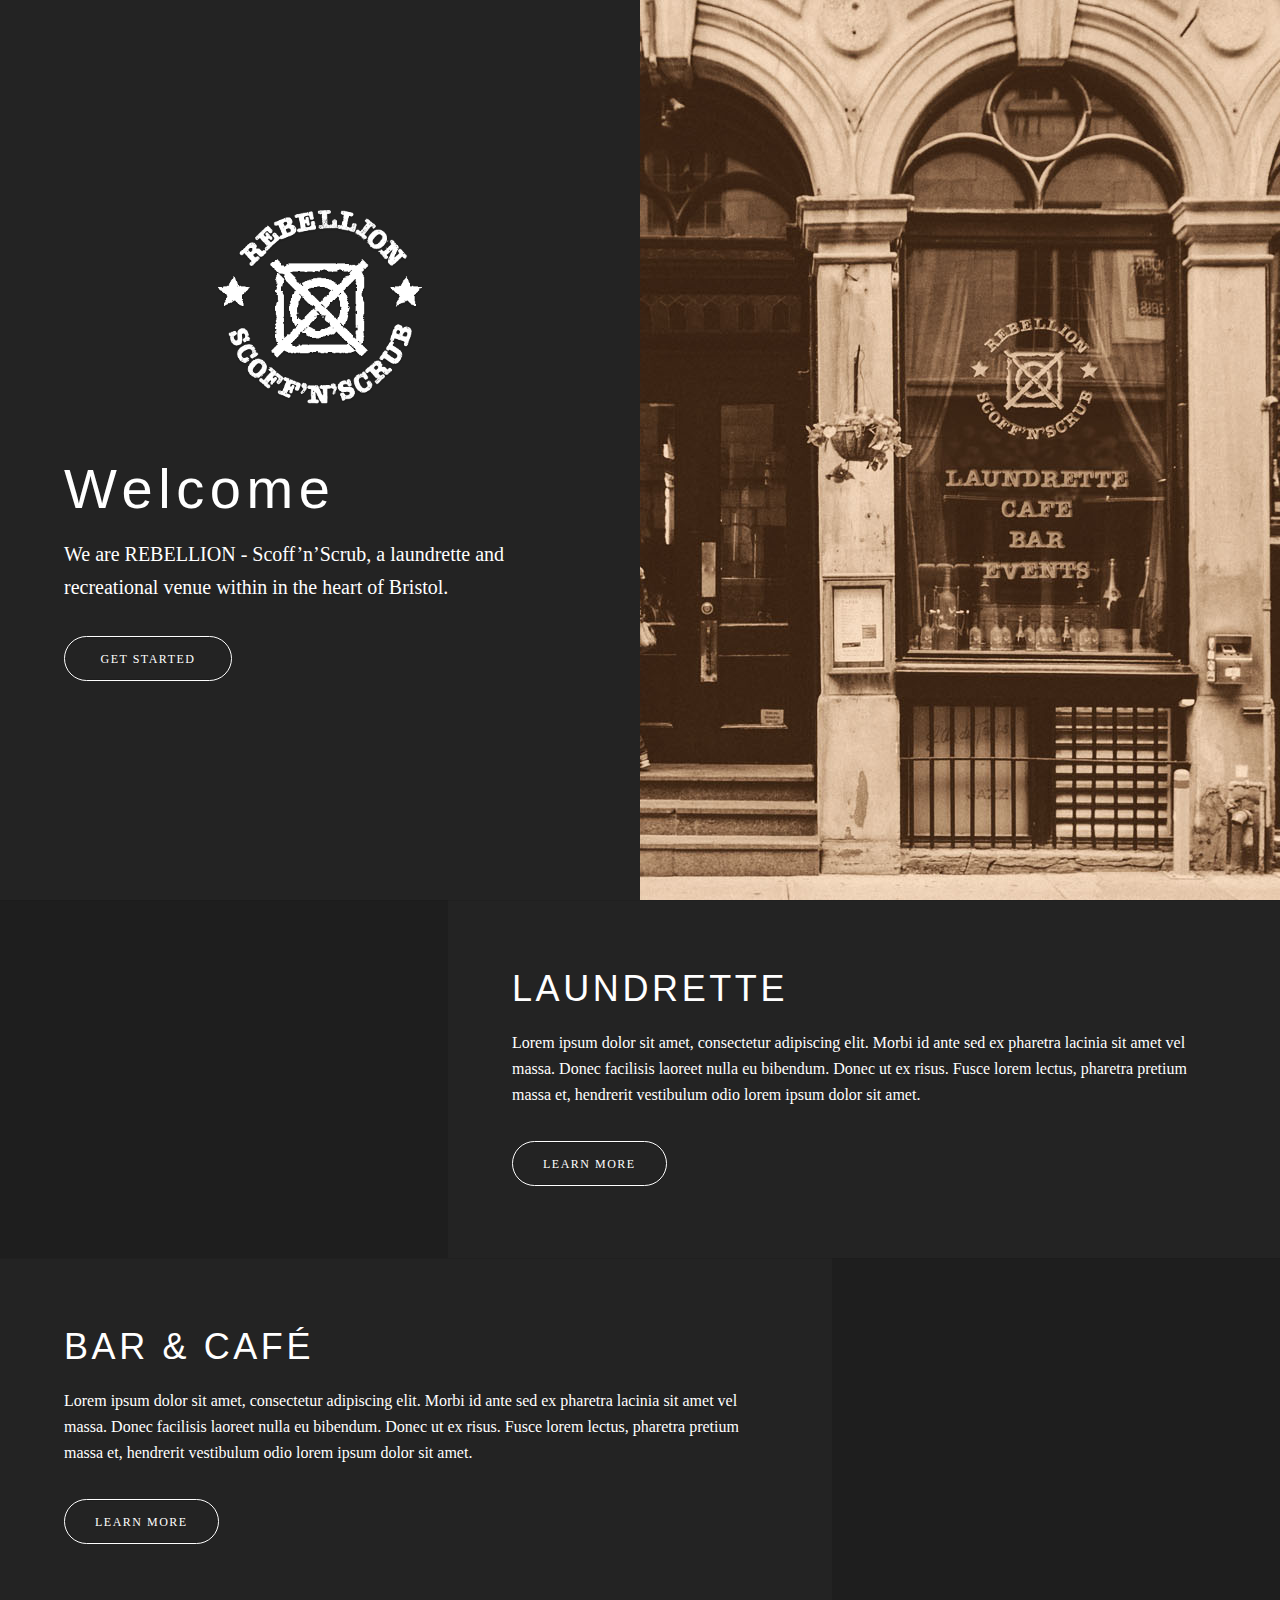
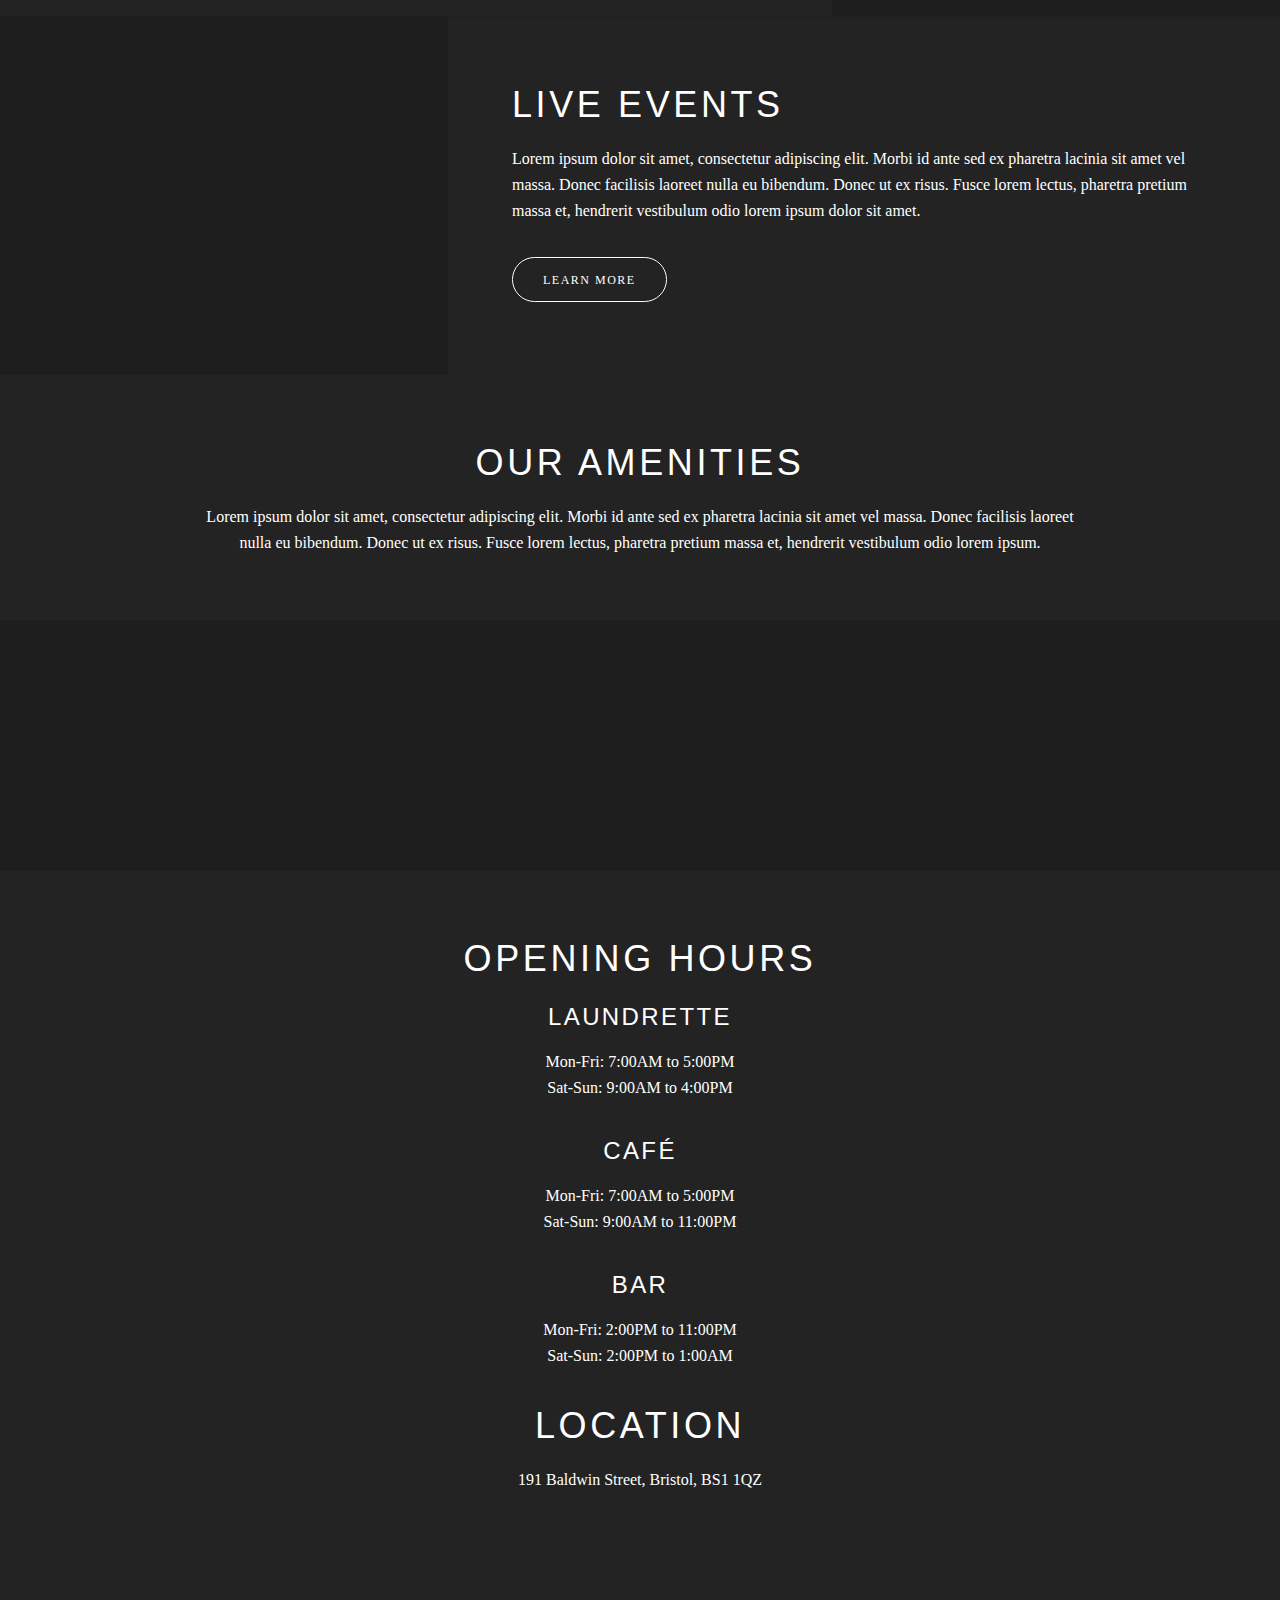
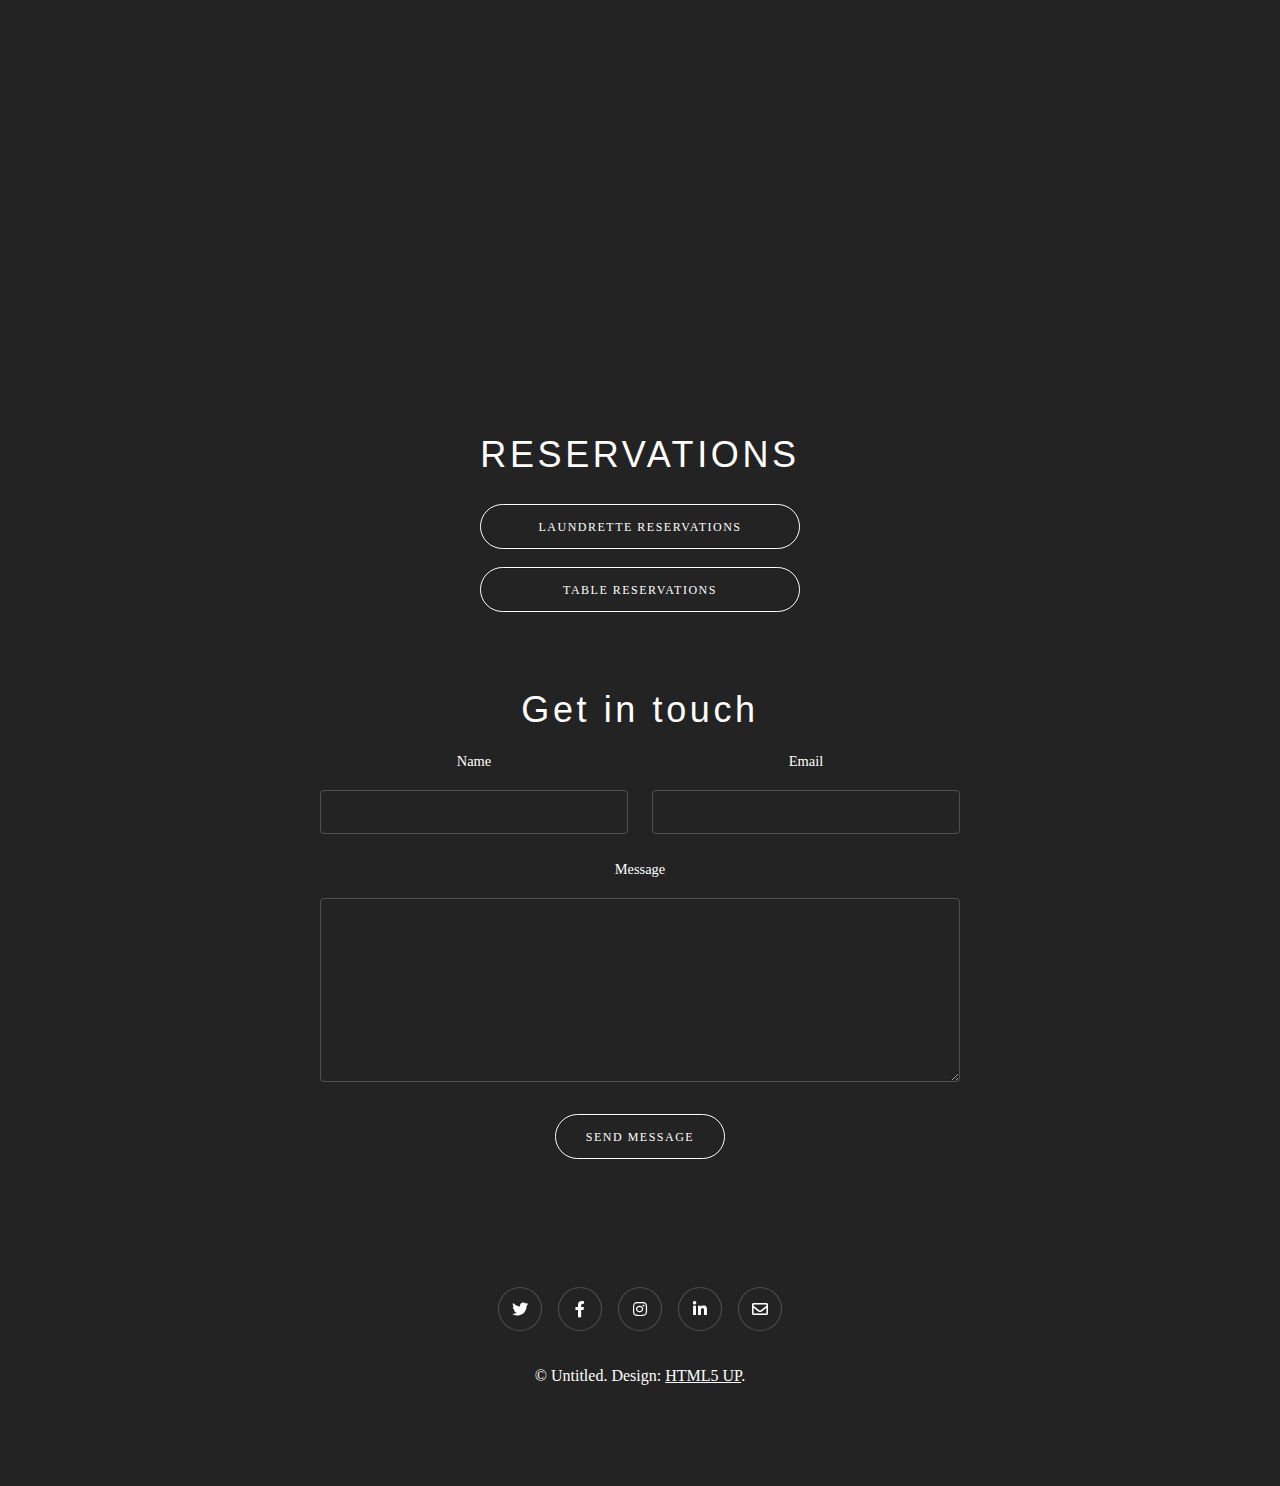
==== index.html @ 3cb9ccd0 "amenities" ====
<!DOCTYPE HTML>
<!--
	Story by HTML5 UP
	html5up.net | @ajlkn
	Free for personal and commercial use under the CCA 3.0 license (html5up.net/license)
-->
<html>
	<head>
		<title>REBELLION Scoff'n'Scrub</title>
		<meta charset="utf-8" />
		<meta name="viewport" content="width=device-width, initial-scale=1, user-scalable=no" />
		<link rel="stylesheet" href="assets/css/main.css" />
		<noscript><link rel="stylesheet" href="assets/css/noscript.css" /></noscript>
		<link rel="stylesheet" href="https://use.typekit.net/hmj7waz.css">
	</head>
	<body class="is-preload">

		<!-- Wrapper -->
			<div id="wrapper" class="divided">

				<!-- One -->
					<section class="banner style1 orient-left content-align-left image-position-right fullscreen onload-image-fade-in onload-content-fade-right">
						<div class="content">
							<img id="logo" src="images/logo-white-crop.png" alt="">
							<h1>Welcome</h1>
							<p class="major">We are REBELLION - Scoff’n’Scrub, a laundrette and recreational venue within in the heart of Bristol.</p>
							<ul class="actions stacked">
								<li><a href="#first" class="button big wide smooth-scroll-middle">Get Started</a></li>
							</ul>
						</div>
						<div class="image">
							<img   src="images/banner.jpg" alt="" />
						</div>
					</section>
				<!-- Two -->
					<section class="spotlight style1 orient-right content-align-left image-position-center onscroll-image-fade-in" id="first">
						<div class="content">
							<h2>LAUNDRETTE</h2>
							<p>Lorem ipsum dolor sit amet, consectetur adipiscing elit. Morbi id ante sed ex pharetra lacinia sit amet vel massa. Donec facilisis laoreet nulla eu bibendum. Donec ut ex risus. Fusce lorem lectus, pharetra pretium massa et, hendrerit vestibulum odio lorem ipsum dolor sit amet.</p>
							<ul class="actions stacked">
								<li><a href="#" class="button">Learn More</a></li>
							</ul>
						</div>
						<div class="image">
							<img src="images/spotlight01.jpg" alt="" />
						</div>
					</section>

				<!-- Three -->
					<section class="spotlight style1 orient-left content-align-left image-position-center onscroll-image-fade-in">
						<div class="content">
							<h2>BAR & CAFÉ</h2>
							<p>Lorem ipsum dolor sit amet, consectetur adipiscing elit. Morbi id ante sed ex pharetra lacinia sit amet vel massa. Donec facilisis laoreet nulla eu bibendum. Donec ut ex risus. Fusce lorem lectus, pharetra pretium massa et, hendrerit vestibulum odio lorem ipsum dolor sit amet.</p>
							<ul class="actions stacked">
								<li><a href="#" class="button">Learn More</a></li>
							</ul>
						</div>
						<div class="image">
							<img src="images/spotlight02.jpg" alt="" />
						</div>
					</section>

				<!-- Four -->
					<section class="spotlight style1 orient-right content-align-left image-position-center onscroll-image-fade-in">
						<div class="content">
							<h2>LIVE EVENTS</h2>
							<p>Lorem ipsum dolor sit amet, consectetur adipiscing elit. Morbi id ante sed ex pharetra lacinia sit amet vel massa. Donec facilisis laoreet nulla eu bibendum. Donec ut ex risus. Fusce lorem lectus, pharetra pretium massa et, hendrerit vestibulum odio lorem ipsum dolor sit amet.</p>
							<ul class="actions stacked">
								<li><a href="#" class="button">Learn More</a></li>
							</ul>
						</div>
						<div class="image">
							<img src="images/spotlight03.jpg" alt="" />
						</div>
					</section>

				<!-- Five -->
					<section class="wrapper style1 align-center">
						<div class="inner">
							<h2>OUR AMENITIES</h2>
							<p>Lorem ipsum dolor sit amet, consectetur adipiscing elit. Morbi id ante sed ex pharetra lacinia sit amet vel massa. Donec facilisis laoreet nulla eu bibendum. Donec ut ex risus. Fusce lorem lectus, pharetra pretium massa et, hendrerit vestibulum odio lorem ipsum.</p>
						</div>

						<!-- Gallery -->
							<div class="gallery style2 medium lightbox onscroll-fade-in">
								<article>
									<a href="images/gallery/fulls/01.jpg" class="image">
										<img src="images/gallery/thumbs/01.jpg" alt="" />
									</a>
									<div class="caption">
										<h3>WASHERS</h3>
										<p>Lorem ipsum dolor amet, consectetur magna etiam elit. Etiam sed ultrices.</p>
										<ul class="actions fixed">
											<li><span class="button small">Details</span></li>
										</ul>
									</div>
								</article>
								<article>
									<a href="images/gallery/fulls/02.jpg" class="image">
										<img src="images/gallery/thumbs/02.jpg" alt="" />
									</a>
									<div class="caption">
										<h3>DRYERS</h3>
										<p>Lorem ipsum dolor amet, consectetur magna etiam elit. Etiam sed ultrices.</p>
										<ul class="actions fixed">
											<li><span class="button small">Details</span></li>
										</ul>
									</div>
								</article>
								<article>
									<a href="images/gallery/fulls/03.jpg" class="image">
										<img src="images/gallery/thumbs/03.jpg" alt="" />
									</a>
									<div class="caption">
										<h3>DRY CLEANER</h3>
										<p>Lorem ipsum dolor amet, consectetur magna etiam elit. Etiam sed ultrices.</p>
										<ul class="actions fixed">
											<li><span class="button small">Details</span></li>
										</ul>
									</div>
								</article>
								<article>
									<a href="images/gallery/fulls/04.jpg" class="image">
										<img src="images/gallery/thumbs/04.jpg" alt="" />
									</a>
									<div class="caption">
										<h3>CAFÉ</h3>
										<p>Tired? Cold? Need a refresher? We have you covered! Stop by our café for warm coffee, tea, hot chocolate or whatever it is you prefer!</p>
										<ul class="actions fixed">
											<li><span class="button small">Details</span></li>
										</ul>
									</div>
								</article>
								<article>
									<a href="images/gallery/fulls/05.jpg" class="image">
										<img src="images/gallery/thumbs/05.jpg" alt="" />
									</a>
									<div class="caption">
										<h3>BAR</h3>
										<p>Great evenings out guaranteed! Come with your pals and enjoy the lively atmosphere with an ice cold drink (or two).</p>
										<ul class="actions fixed">
											<li><span class="button small">Details</span></li>
										</ul>
									</div>
								</article>
								<article>
									<a href="images/gallery/fulls/06.jpg" class="image">
										<img src="images/gallery/thumbs/06.jpg" alt="" />
									</a>
									<div class="caption">
										<h3>OUR FOOD MENU</h3>
										<p>We offer a wide range of deliciousness for you to <i>scoff</i> down take a look!</p> 
										<ul class="actions fixed">
											<li><span class="button small">Details</span></li>
										</ul>
									</div>
								</article>
								<article>
									<a href="images/gallery/fulls/07.jpg" class="image">
										<img src="images/gallery/thumbs/07.jpg" alt="" />
									</a>
									<div class="caption">
										<h3>OUR DRINKS MENU</h3>
										<p>Everything from a cold cola, to a warm cappuccino, to a fruity cocktail - we've got it all!</p>
										<ul class="actions fixed">
											<li><span class="button small">Details</span></li>
										</ul>
									</div>
								</article>
								<article>
									<a href="images/gallery/fulls/08.jpg" class="image">
										<img src="images/gallery/thumbs/08.jpg" alt="" />
									</a>
									<div class="caption">
										<h3>STAGE</h3>
										<p>From stand up comedy to rock'n'roll from all your favourite local acts! We host some of the best events in town!</p>
										<ul class="actions fixed">
											<li><span class="button small">Details</span></li>
										</ul>
									</div>
								</article>
								<article>
									<a href="images/gallery/fulls/09.jpg" class="image">
										<img src="images/gallery/thumbs/09.jpg" alt="" />
									</a>
									<div class="caption">
										<h3>LOUNGE</h3>
										<p>Peace and quiet more your thing? Why don't you cozy up in our luxury lounge with a book and a warm mug.</p>
										<ul class="actions fixed">
											<li><span class="button small">Details</span></li>
										</ul>
									</div>
								</article>
								<article>
									<a href="images/gallery/fulls/10.jpg" class="image">
										<img src="images/gallery/thumbs/10.jpg" alt="" />
									</a>
									<div class="caption">
										<h3>POOL TABLE</h3>
										<p>Everyone thinks they are the greatest at pool, but they really aren't. Prove us wrong!</p>
										<ul class="actions fixed">
											<li><span class="button small">Details</span></li>
										</ul>
									</div>
								</article>
								<article>
									<a href="images/gallery/fulls/11.jpg" class="image">
										<img src="images/gallery/thumbs/11.jpg" alt="" />
									</a>
									<div class="caption">
										<h3>BOARD GAMES</h3>
										<p>Fun for all your pals - within our lounge we have a large collection of board games for you to chill out or rage out with.</p>
										<ul class="actions fixed">
											<li><span class="button small">Details</span></li>
										</ul>
									</div>
								</article>
								<article>
									<a href="images/gallery/fulls/12.jpg" class="image">
										<img src="images/gallery/thumbs/12.jpg" alt="" />
									</a>
									<div class="caption">
										<h3>FREE WIFI</h3>
										<p>Workaholic? Social media fanatic? All guests have access to our free wifi!</p>
										<ul class="actions fixed">
											<li><span class="button small">Details</span></li>
										</ul>
									</div>
								</article>
							</div>

					</section>

				<!-- Six
					<section class="wrapper style1 align-center">
						<div class="inner">
							<h2>AMENITIES</h2>
							<p>Lorem ipsum dolor sit amet, consectetur adipiscing elit. Morbi id ante sed ex pharetra lacinia sit amet vel massa. Donec facilisis laoreet nulla eu bibendum. Donec ut ex risus. Fusce lorem lectus, pharetra pretium massa et, hendrerit vestibulum odio lorem ipsum.</p>
							<div class="items style1 medium onscroll-fade-in">
								<section>
									<span class="icon style2 major fa-gem"></span><i class=""></i>
									<h3>WASHERS</h3>
									<p>Lorem ipsum dolor sit amet, consectetur adipiscing elit. Morbi dui turpis, cursus eget orci amet aliquam congue semper. Etiam eget ultrices risus nec tempor elit.</p>
								</section>
								<section>
									<span class="icon solid style2 major fa-save"></span>
									<h3>DRYERS</h3>
									<p>Lorem ipsum dolor sit amet, consectetur adipiscing elit. Morbi dui turpis, cursus eget orci amet aliquam congue semper. Etiam eget ultrices risus nec tempor elit.</p>
								</section>
								<section>
									<span class="icon solid style2 major fa-chart-bar"></span>
									<h3>DRY CLEANER</h3>
									<p>Lorem ipsum dolor sit amet, consectetur adipiscing elit. Morbi dui turpis, cursus eget orci amet aliquam congue semper. Etiam eget ultrices risus nec tempor elit.</p>
								</section>
								<section>
									<span class="icon solid style2 major fa-wifi"></span>
									<h3>CAFÉ</h3>
									<p>Lorem ipsum dolor sit amet, consectetur adipiscing elit. Morbi dui turpis, cursus eget orci amet aliquam congue semper. Etiam eget ultrices risus nec tempor elit.</p>
								</section>
								<section>
									<span class="icon solid style2 major fa-cog"></span>
									<h3>BAR</h3>
									<p>Lorem ipsum dolor sit amet, consectetur adipiscing elit. Morbi dui turpis, cursus eget orci amet aliquam congue semper. Etiam eget ultrices risus nec tempor elit.</p>
								</section>
								<section>
									<span class="icon style2 major fa-paper-plane"></span>
									<h3>KITCHEN</h3>
									<p>Lorem ipsum dolor sit amet, consectetur adipiscing elit. Morbi dui turpis, cursus eget orci amet aliquam congue semper. Etiam eget ultrices risus nec tempor elit.</p>
								</section>
								<section>
									<span class="icon solid style2 major fa-desktop"></span>
									<h3>STAGE</h3>
									<p>Lorem ipsum dolor sit amet, consectetur adipiscing elit. Morbi dui turpis, cursus eget orci amet aliquam congue semper. Etiam eget ultrices risus nec tempor elit.</p>
								</section>
								<section>
									<span class="icon solid style2 major fa-sync-alt"></span>
									<h3>BOARD GAMES</h3>
									<p>Lorem ipsum dolor sit amet, consectetur adipiscing elit. Morbi dui turpis, cursus eget orci amet aliquam congue semper. Etiam eget ultrices risus nec tempor elit.</p>
								</section>
								<section>
									<span class="icon solid style2 major fa-hashtag"></span>
									<h3>POOL TABLES</h3>
									<p>Lorem ipsum dolor sit amet, consectetur adipiscing elit. Morbi dui turpis, cursus eget orci amet aliquam congue semper. Etiam eget ultrices risus nec tempor elit.</p>
								</section>
								<section>
									<span class="icon solid style2 major fa-bolt"></span>
									<h3>FREE WIFI</h3>
									<p>Lorem ipsum dolor sit amet, consectetur adipiscing elit. Morbi dui turpis, cursus eget orci amet aliquam congue semper. Etiam eget ultrices risus nec tempor elit.</p>
								</section>
								<section>
									<span class="icon solid style2 major fa-envelope"></span>
									<h3>LOUNGE</h3>
									<p>Lorem ipsum dolor sit amet, consectetur adipiscing elit. Morbi dui turpis, cursus eget orci amet aliquam congue semper. Etiam eget ultrices risus nec tempor elit.</p>
								</section>
								<section>
									<span class="icon solid style2 major fa-leaf"></span>
									<h3>DISABLED ACCESS</h3>
									<p>Lorem ipsum dolor sit amet, consectetur adipiscing elit. Morbi dui turpis, cursus eget orci amet aliquam congue semper. Etiam eget ultrices risus nec tempor elit.</p>
								</section>
							</div>
						</div>
					</section> -->
				<!-- Details -->
				<section class="wrapper style1 align-center">
					<div class="inner">
						<h2>OPENING HOURS</h2>
						<h3>LAUNDRETTE</h3>
							<p>Mon-Fri: 7:00AM to 5:00PM <br>
							Sat-Sun: 9:00AM to 4:00PM</p>
						<h3>CAFÉ</h3>
							<p>Mon-Fri: 7:00AM to 5:00PM <br>
							Sat-Sun: 9:00AM to 11:00PM</p>
						<h3>BAR</h3>
							<p>Mon-Fri: 2:00PM to 11:00PM <br>
							Sat-Sun: 2:00PM to 1:00AM</p>
						<h2>LOCATION</h2>
						<p>191 Baldwin Street, Bristol, BS1 1QZ</p>
						<iframe id="google_map" src="https://www.google.com/maps/embed?pb=!1m18!1m12!1m3!1d493.3381786132372!2d-2.5944224701533005!3d51.45322396289271!2m3!1f0!2f0!3f0!3m2!1i1024!2i768!4f13.1!3m3!1m2!1s0x48718e786b37d57d%3A0x5aebf55573a9f833!2sBaldwin%20St%2C%20Bristol!5e0!3m2!1sen!2suk!4v1645037830268!5m2!1sen!2suk" style="border:0;" allowfullscreen="" loading="lazy"></iframe>
					</div>
				</section>

				<!-- Details -->
					<section class="wrapper style1 align-center">
						<div class="inner">
							<header><h2>RESERVATIONS</h2></header>
							<script src="assets/js/hider.js"></script>
							<section>
								<header>
									<button id="hider-button" onclick="hideDivOne()">Laundrette Reservations</button>
								</header>
								<div class="content" id="laundrette-form">
									<form method="post" action="#">
										<div class="fields">
											<div class="field half">
												<label for="name">Name</label>
												<input type="text" name="name" id="name" value="" />
											</div>
											<div class="field half">
												<label for="email">Email</label>
												<input type="email" name="email" id="email" value="" />
											</div>
											<div class="field half">
												<label for="washer-day">Day</label>
												<select id="washer-day" name="washer-day">
													<option value="monday">Monday</option>
													<option value="tuesday">Tuesday</option>
													<option value="wednesday">Wednesday</option>
													<option value="thursday">Thurday</option>
													<option value="friday">Friday</option>
													<option value="saturday">Saturday</option>
													<option value="sunday">Sunday</option>
												</select>
											</div>
											<div class="field half">
												<label for="washer-time">Time</label>
												<select id="washer-time" name="washer-time">
													<option value="7am">7:00AM</option>
													<option value="8am">8:00AM</option>
													<option value="9am">9:00AM</option>
													<option value="10am">10:00AM</option>
													<option value="11am">11:00AM</option>
													<option value="12pm">12:00PM</option>
													<option value="1pm">1:00PM</option>
													<option value="2pm">2:00PM</option>
													<option value="3pm">3:00PM</option>
													<option value="4pm">4:00PM</option>
												</select>
											</div>
											<div class="field third">
												<input type="checkbox" id="book-washer" name="priority" checked />
												<label for="book-washer">Washer</label>
											</div>
											<div class="field third">
												<input type="checkbox" id="book-dryer" name="priority" />
												<label for="book-dryer">Dryer</label>
											</div>
											<div class="field third">
												<input type="checkbox" id="book-dry-cleaner" name="priority" />
												<label for="book-dry-cleaner">Dry Cleaner</label>
											</div>
											<div class="field">
												<label for="message">Additional Requests</label>
												<textarea name="message" id="message" rows="6"></textarea>
											</div>
											<div class="field half">
												<input type="checkbox" id="copy" name="copy" />
												<label for="copy">Email me a copy of this message</label>
											</div>
											<div class="field half">
												<input type="checkbox" id="human" name="human" />
												<label for="human">I am a human and not a robot</label>
											</div>
										</div>
										<ul class="actions">
											<li><input type="submit" name="submit" id="submit" value="Book Now" /></li>
										</ul>
									</form>
								</div>
							<!-- <h3>LAUNDRETTE</h3>
								<label for="machine-form">Machine:</label>
								<select id="machine-form" name="machine-form">
								<option value="washer">Washer</option>
								<option value="dryer">Dryer</option>
								<option value="dry-cleaner">Dry Cleaner</option>
								</select>

								</select>
								<label for="washer-time">Time:</label>
								<select id="washer-time" name="washer-time">
								<option value="7-8">7:00AM to 8:00AM</option>
								<option value="8-9">8:00AM to 9:00AM</option>
								<option value="9-10">9:00AM to 10:00AM</option>
								<option value="10-11">10:00AM to 11:00AM</option>
								<option value="11-12">11:00AM to 12:00PM</option>
								<option value="12-1">12:00PM to 1:00PM</option>
								<option value="1-2">1:00PM to 2:00PM</option>
								<option value="2-3">2:00PM to 3:00PM</option>
								<option value="3-4">3:00PM to 4:00PM</option>
								<option value="4-5">4:00PM to 5:00PM</option>
								</select>
							<h3>TABLES</h3>
								<label for="table-seats">Seating:</label>
								<select id="table-seats" name="table-seats">
								<option value="1">Just the One</option>
								<option value="2">Two</option>
								<option value="3/4">Three to Four</option>
								<option value="5/6">Five to Six</option>
								<option value="7/8">Seven to Eight</option>
								<option value="9+">More than Eight</option>
								</select>
								<label for="table-day">Day:</label>
								<select id="table-day" name="table-day">
								<option value="monday">Monday</option>
								<option value="tuesday">Tuesday</option>
								<option value="wednesday">Wednesday</option>
								<option value="thursday">Thurday</option>
								<option value="friday">Friday</option>
								<option value="saturday">Saturday</option>
								<option value="sunday">Sunday</option>
								</select>
								<label for="table-time">Time:</label>
								<select id="table-time" name="table-time">
								<option value="7-8">7:00AM to 8:00AM</option>
								<option value="8-9">8:00AM to 9:00AM</option>
								<option value="9-10">9:00AM to 10:00AM</option>
								<option value="10-11">10:00AM to 11:00AM</option>
								<option value="11-12">11:00AM to 12:00PM</option>
								<option value="12-1">12:00PM to 1:00PM</option>
								<option value="1-2">1:00PM to 2:00PM</option>
								<option value="2-3">2:00PM to 3:00PM</option>
								<option value="3-4">3:00PM to 4:00PM</option>
								<option value="4-5">4:00PM to 5:00PM</option>
								<option value="12-1">12:00PM to 1:00PM</option>
								<option value="1-2">1:00PM to 2:00PM</option>
								<option value="2-3">2:00PM to 3:00PM</option>
								<option value="3-4">3:00PM to 4:00PM</option>
								<option value="4-5">4:00PM to 5:00PM</option>
								</select> -->
						<header>
							<button id="hider-button" onclick="hideDivTwo()">Table Reservations</button>
						</header>
						<div class="content" id="tables-form">
							<form method="post" action="#">
								<div class="fields">
									<div class="field half">
										<label for="name">Name</label>
										<input type="text" name="name" id="name" value="" />
									</div>
									<div class="field half">
										<label for="email">Email</label>
										<input type="email" name="email" id="email" value="" />
									</div>
									<div class="field half">
										<label for="table-seats">No. of Seats</label>
										<select id="table-seats" name="table-seats">
											<option value="1">Just the One</option>
											<option value="2">Two</option>
											<option value="3/4">Three to Four</option>
											<option value="5/6">Five to Six</option>
											<option value="7/8">Seven to Eight</option>
											<option value="9+">More than Eight</option>
										</select>
									</div>
									<div class="field half">
										<label for="table-length">Length of Stay</label>
										<select id="table-length" name="table-length">
											<option value="2">Two Hours</option>
											<option value="4">Four Hours</option>
											<option value="6">Six Hours</option>
											<option value="6+">More than Six Hours</option>
										</select>
									</div>
									<div class="field half">
										<label for="washer-day">Day</label>
										<select id="washer-day" name="washer-day">
											<option value="monday">Monday</option>
											<option value="tuesday">Tuesday</option>
											<option value="wednesday">Wednesday</option>
											<option value="thursday">Thurday</option>
											<option value="friday">Friday</option>
											<option value="saturday">Saturday</option>
											<option value="sunday">Sunday</option>
										</select>
									</div>
									<div class="field half">
										<label for="washer-time">Time</label>
										<select id="washer-time" name="washer-time">
											<option value="7am">7:00AM</option>
											<option value="8am">8:00AM</option>
											<option value="9am">9:00AM</option>
											<option value="10am">10:00AM</option>
											<option value="11am">11:00AM</option>
											<option value="12pm">12:00PM</option>
											<option value="1pm">1:00PM</option>
											<option value="2pm">2:00PM</option>
											<option value="3pm">3:00PM</option>
											<option value="4pm">4:00PM</option>
											<option value="5pm">5:00PM</option>
											<option value="6pm">6:00PM</option>
											<option value="7pm">7:00PM</option>
											<option value="8pm">8:00PM</option>
											<option value="9pm">9:00PM</option>
											<option value="10pm">10:00PM</option>
											<option value="11pm">11:00PM</option>
										</select>
									</div>
									<div class="field">
										<label for="message2">Additional Requests</label>
										<textarea name="message2" id="message2" rows="6"></textarea>
									</div>
									<div class="field half">
										<input type="checkbox" id="copy2" name="copy2" />
										<label for="copy2">Email me a copy of this message</label>
									</div>
									<div class="field half">
										<input type="checkbox" id="human2" name="human2" />
										<label for="human2">I am a human and not a robot</label>
									</div>
								</div>
								<ul class="actions">
									<li><input type="submit" name="submit2" id="submit2" value="Book Now" /></li>
								</ul>
							</form>
						</div>
					</section>
				<!-- Seven -->
					<section class="wrapper style1 align-center">
						<div class="inner medium">
							<h2>Get in touch</h2>
							<form method="post" action="#">
								<div class="fields">
									<div class="field half">
										<label for="name">Name</label>
										<input type="text" name="name" id="name" value="" />
									</div>
									<div class="field half">
										<label for="email">Email</label>
										<input type="email" name="email" id="email" value="" />
									</div>
									<div class="field">
										<label for="message">Message</label>
										<textarea name="message" id="message" rows="6"></textarea>
									</div>
								</div>
								<ul class="actions special">
									<li><input type="submit" name="submit" id="submit" value="Send Message" /></li>
								</ul>
							</form>

						</div>
					</section>
				<!-- Footer -->
					<footer class="wrapper style1 align-center">
						<div class="inner">
							<ul class="icons">
								<li><a href="#" class="icon brands style2 fa-twitter"><span class="label">Twitter</span></a></li>
								<li><a href="#" class="icon brands style2 fa-facebook-f"><span class="label">Facebook</span></a></li>
								<li><a href="#" class="icon brands style2 fa-instagram"><span class="label">Instagram</span></a></li>
								<li><a href="#" class="icon brands style2 fa-linkedin-in"><span class="label">LinkedIn</span></a></li>
								<li><a href="#" class="icon style2 fa-envelope"><span class="label">Email</span></a></li>
							</ul>
							<p>&copy; Untitled. Design: <a href="https://html5up.net">HTML5 UP</a>.</p>
						</div>
					</footer>

			</div>

		<!-- Scripts -->
			<script src="assets/js/jquery.min.js"></script>
			<script src="assets/js/jquery.scrollex.min.js"></script>
			<script src="assets/js/jquery.scrolly.min.js"></script>
			<script src="assets/js/browser.min.js"></script>
			<script src="assets/js/breakpoints.min.js"></script>
			<script src="assets/js/util.js"></script>
			<script src="assets/js/main.js"></script>

	</body>
</html>
---- assets/css/main.css ----
@import url(fontawesome-all.min.css);
@import url("https://fonts.googleapis.com/css?family=Source+Sans+Pro:300,300i,400,400i");


			/* my ids */
			#logo{
				width: 40%;
				display: block;
				margin-left: auto;
				margin-right: auto;
				padding-bottom: 10%;
			}
			
			#google_map{
				width:50%;
				height:25em;
				border:0;
			}
			
			#laundrette-form{
				display: none;
			}

			#tables-form{
				display: none;
			}

			#hider-button{
				width: 50%;
				margin: 1%;
			}
			
			@media only screen and (max-width: 900px){
				#google_map{
					width:100%;
					height:25em;
					border:0;
				}
			}
			

/*
	Story by HTML5 UP
	html5up.net | @ajlkn
	Free for personal and commercial use under the CCA 3.0 license (html5up.net/license)
*/

html, body, div, span, applet, object,
iframe, h1, h2, h3, h4, h5, h6, p, blockquote,
pre, a, abbr, acronym, address, big, cite,
code, del, dfn, em, img, ins, kbd, q, s, samp,
small, strike, strong, sub, sup, tt, var, b,
u, i, center, dl, dt, dd, ol, ul, li, fieldset,
form, label, legend, table, caption, tbody,
tfoot, thead, tr, th, td, article, aside,
canvas, details, embed, figure, figcaption,
footer, header, hgroup, menu, nav, output, ruby,
section, summary, time, mark, audio, video {
	margin: 0;
	padding: 0;
	border: 0;
	font-size: 100%;
	font: inherit;
	vertical-align: baseline;}

article, aside, details, figcaption, figure,
footer, header, hgroup, menu, nav, section {
	display: block;}

body {
	line-height: 1;
}

ol, ul {
	list-style: none;
}

blockquote, q {
	quotes: none;
}

	blockquote:before, blockquote:after, q:before, q:after {
		content: '';
		content: none;
	}

table {
	border-collapse: collapse;
	border-spacing: 0;
}

body {
	-webkit-text-size-adjust: none;
}

mark {
	background-color: transparent;
	color: inherit;
}

input::-moz-focus-inner {
	border: 0;
	padding: 0;
}

input, select, textarea {
	-moz-appearance: none;
	-webkit-appearance: none;
	-ms-appearance: none;
	appearance: none;
}

/* Basic */

	@-ms-viewport {
		width: device-width;
	}

	body {
		-ms-overflow-style: scrollbar;
	}

	@media screen and (max-width: 480px) {

		html, body {
			min-width: 320px;
		}

	}

	html {
		box-sizing: border-box;
	}

	*, *:before, *:after {
		box-sizing: inherit;
	}

	body {
		background: #505050;
	}

		body.is-preload *, body.is-preload *:before, body.is-preload *:after {
			-moz-animation: none !important;
			-webkit-animation: none !important;
			-ms-animation: none !important;
			animation: none !important;
			-moz-transition: none !important;
			-webkit-transition: none !important;
			-ms-transition: none !important;
			transition: none !important;
		}

/* Type */

	html {
		font-size: 18pt;
	}

		@media screen and (max-width: 1680px) {

			html {
				font-size: 14pt;
			}

		}

		@media screen and (max-width: 1280px) {

			html {
				font-size: 12pt;
			}

		}

		@media screen and (max-width: 736px) {

			html {
				font-size: 11pt;
			}

		}

		@media screen and (max-width: 360px) {

			html {
				font-size: 10pt;
			}

		}

	body {
		background-color: #232323;
		color: #ffffff;
	}

	body, input, select, textarea {
		font-family: broadsheet, serif;
		font-size: 1rem;
		font-weight: 400;
		font-style: normal;
		line-height: 1.65;
	}

	a {
		-moz-transition: color 0.2s ease-in-out;
		-webkit-transition: color 0.2s ease-in-out;
		-ms-transition: color 0.2s ease-in-out;
		transition: color 0.2s ease-in-out;
		text-decoration: underline;
	}

		a:hover {
			text-decoration: none;
		}

	strong, b {
		font-weight: 400;
	}

	em, i {
		font-style: italic;
	}

	p {
		margin: 0 0 2rem 0;
	}

		p.major {
			font-size: 1.25rem;
		}

	h1, h2, h3, h4, h5, h6 {
		font-family: teeshirt, sans-serif;
		font-weight: 400;
		font-style: normal;
		line-height: 1.375;
		letter-spacing: 0.1em;
		margin: 0 0 1rem 0;
	}

		h1 a, h2 a, h3 a, h4 a, h5 a, h6 a {
			color: #ffffff;
			text-decoration: none;
		}

	h1 {
		font-size: 3.5rem;
		line-height: 1.2;
	}

	h2 {
		font-size: 2.25rem;
	}

	h3 {
		font-size: 1.5rem;
	}

	h4 {
		font-size: 1.1rem;
	}

	h5 {
		font-size: 0.9rem;
	}

	h6 {
		font-size: 0.7rem;
	}

	sub {
		font-size: 0.8rem;
		position: relative;
		top: 0.5rem;
	}

	sup {
		font-size: 0.8rem;
		position: relative;
		top: -0.5rem;
	}

	blockquote {
		border-left: solid 4px;
		font-style: italic;
		margin: 0 0 2rem 0;
		padding: 0.5rem 0 0.5rem 2rem;
	}

	code {
		border-radius: 4px;
		font-family: "Courier New", monospace;
		font-size: 0.9em;
		margin: 0 0.25rem;
		padding: 0.25rem 0.325rem;
	}

	pre {
		-webkit-overflow-scrolling: touch;
		font-family: "Courier New", monospace;
		font-size: 0.9em;
		margin: 0 0 2rem 0;
	}

		pre code {
			display: block;
			line-height: 1.5;
			padding: 0.75rem 1rem;
			overflow-x: auto;
		}

	hr {
		border: 0;
		border-bottom: solid 1px;
		margin: 2.5rem 0;
	}

		hr.major {
			margin: 3.5rem 0;
		}

	.align-left {
		text-align: left;
	}

	.align-center {
		text-align: center;
	}

	.align-right {
		text-align: right;
	}

	@media screen and (max-width: 736px) {

		p.major {
			font-size: 1.1rem;
		}

		h1 {
			font-size: 2.5rem;
		}

		h2 {
			font-size: 2rem;
		}

		h3 {
			font-size: 1.25rem;
		}

		h4 {
			font-size: 1rem;
		}

	}

	input, select, textarea {
		color: #ffffff;
	}

	a {
		color: #ffffff;
	}

		a:hover {
			color: #825a32;
		}

	strong, b {
		color: #ffffff;
	}

	h1, h2, h3, h4, h5, h6 {
		color: #ffffff;
	}

	blockquote {
		border-left-color: rgba(0, 0, 0, 0.2);
	}

	code {
		background: rgba(0, 0, 0, 0.05);
		border-color: rgba(0, 0, 0, 0.2);
	}

	hr {
		border-bottom-color: rgba(0, 0, 0, 0.2);
	}

/* Row */

	.row {
		display: flex;
		flex-wrap: wrap;
		box-sizing: border-box;
		align-items: stretch;
	}

		.row > * {
			box-sizing: border-box;
		}

		.row.gtr-uniform > * > :last-child {
			margin-bottom: 0;
		}

		.row.aln-left {
			justify-content: flex-start;
		}

		.row.aln-center {
			justify-content: center;
		}

		.row.aln-right {
			justify-content: flex-end;
		}

		.row.aln-top {
			align-items: flex-start;
		}

		.row.aln-middle {
			align-items: center;
		}

		.row.aln-bottom {
			align-items: flex-end;
		}

		.row > .imp {
			order: -1;
		}

		.row > .col-1 {
			width: 8.33333%;
		}

		.row > .off-1 {
			margin-left: 8.33333%;
		}

		.row > .col-2 {
			width: 16.66667%;
		}

		.row > .off-2 {
			margin-left: 16.66667%;
		}

		.row > .col-3 {
			width: 25%;
		}

		.row > .off-3 {
			margin-left: 25%;
		}

		.row > .col-4 {
			width: 33.33333%;
		}

		.row > .off-4 {
			margin-left: 33.33333%;
		}

		.row > .col-5 {
			width: 41.66667%;
		}

		.row > .off-5 {
			margin-left: 41.66667%;
		}

		.row > .col-6 {
			width: 50%;
		}

		.row > .off-6 {
			margin-left: 50%;
		}

		.row > .col-7 {
			width: 58.33333%;
		}

		.row > .off-7 {
			margin-left: 58.33333%;
		}

		.row > .col-8 {
			width: 66.66667%;
		}

		.row > .off-8 {
			margin-left: 66.66667%;
		}

		.row > .col-9 {
			width: 75%;
		}

		.row > .off-9 {
			margin-left: 75%;
		}

		.row > .col-10 {
			width: 83.33333%;
		}

		.row > .off-10 {
			margin-left: 83.33333%;
		}

		.row > .col-11 {
			width: 91.66667%;
		}

		.row > .off-11 {
			margin-left: 91.66667%;
		}

		.row > .col-12 {
			width: 100%;
		}

		.row > .off-12 {
			margin-left: 100%;
		}

		.row.gtr-0 {
			margin-top: 0;
			margin-left: 0rem;
		}

			.row.gtr-0 > * {
				padding: 0 0 0 0rem;
			}

			.row.gtr-0.gtr-uniform {
				margin-top: 0rem;
			}

				.row.gtr-0.gtr-uniform > * {
					padding-top: 0rem;
				}

		.row.gtr-25 {
			margin-top: 0;
			margin-left: -0.5rem;
		}

			.row.gtr-25 > * {
				padding: 0 0 0 0.5rem;
			}

			.row.gtr-25.gtr-uniform {
				margin-top: -0.5rem;
			}

				.row.gtr-25.gtr-uniform > * {
					padding-top: 0.5rem;
				}

		.row.gtr-50 {
			margin-top: 0;
			margin-left: -1rem;
		}

			.row.gtr-50 > * {
				padding: 0 0 0 1rem;
			}

			.row.gtr-50.gtr-uniform {
				margin-top: -1rem;
			}

				.row.gtr-50.gtr-uniform > * {
					padding-top: 1rem;
				}

		.row {
			margin-top: 0;
			margin-left: -2rem;
		}

			.row > * {
				padding: 0 0 0 2rem;
			}

			.row.gtr-uniform {
				margin-top: -2rem;
			}

				.row.gtr-uniform > * {
					padding-top: 2rem;
				}

		.row.gtr-150 {
			margin-top: 0;
			margin-left: -3rem;
		}

			.row.gtr-150 > * {
				padding: 0 0 0 3rem;
			}

			.row.gtr-150.gtr-uniform {
				margin-top: -3rem;
			}

				.row.gtr-150.gtr-uniform > * {
					padding-top: 3rem;
				}

		.row.gtr-200 {
			margin-top: 0;
			margin-left: -4rem;
		}

			.row.gtr-200 > * {
				padding: 0 0 0 4rem;
			}

			.row.gtr-200.gtr-uniform {
				margin-top: -4rem;
			}

				.row.gtr-200.gtr-uniform > * {
					padding-top: 4rem;
				}

		@media screen and (max-width: 1680px) {

			.row {
				display: flex;
				flex-wrap: wrap;
				box-sizing: border-box;
				align-items: stretch;
			}

				.row > * {
					box-sizing: border-box;
				}

				.row.gtr-uniform > * > :last-child {
					margin-bottom: 0;
				}

				.row.aln-left {
					justify-content: flex-start;
				}

				.row.aln-center {
					justify-content: center;
				}

				.row.aln-right {
					justify-content: flex-end;
				}

				.row.aln-top {
					align-items: flex-start;
				}

				.row.aln-middle {
					align-items: center;
				}

				.row.aln-bottom {
					align-items: flex-end;
				}

				.row > .imp-xlarge {
					order: -1;
				}

				.row > .col-1-xlarge {
					width: 8.33333%;
				}

				.row > .off-1-xlarge {
					margin-left: 8.33333%;
				}

				.row > .col-2-xlarge {
					width: 16.66667%;
				}

				.row > .off-2-xlarge {
					margin-left: 16.66667%;
				}

				.row > .col-3-xlarge {
					width: 25%;
				}

				.row > .off-3-xlarge {
					margin-left: 25%;
				}

				.row > .col-4-xlarge {
					width: 33.33333%;
				}

				.row > .off-4-xlarge {
					margin-left: 33.33333%;
				}

				.row > .col-5-xlarge {
					width: 41.66667%;
				}

				.row > .off-5-xlarge {
					margin-left: 41.66667%;
				}

				.row > .col-6-xlarge {
					width: 50%;
				}

				.row > .off-6-xlarge {
					margin-left: 50%;
				}

				.row > .col-7-xlarge {
					width: 58.33333%;
				}

				.row > .off-7-xlarge {
					margin-left: 58.33333%;
				}

				.row > .col-8-xlarge {
					width: 66.66667%;
				}

				.row > .off-8-xlarge {
					margin-left: 66.66667%;
				}

				.row > .col-9-xlarge {
					width: 75%;
				}

				.row > .off-9-xlarge {
					margin-left: 75%;
				}

				.row > .col-10-xlarge {
					width: 83.33333%;
				}

				.row > .off-10-xlarge {
					margin-left: 83.33333%;
				}

				.row > .col-11-xlarge {
					width: 91.66667%;
				}

				.row > .off-11-xlarge {
					margin-left: 91.66667%;
				}

				.row > .col-12-xlarge {
					width: 100%;
				}

				.row > .off-12-xlarge {
					margin-left: 100%;
				}

				.row.gtr-0 {
					margin-top: 0;
					margin-left: 0rem;
				}

					.row.gtr-0 > * {
						padding: 0 0 0 0rem;
					}

					.row.gtr-0.gtr-uniform {
						margin-top: 0rem;
					}

						.row.gtr-0.gtr-uniform > * {
							padding-top: 0rem;
						}

				.row.gtr-25 {
					margin-top: 0;
					margin-left: -0.5rem;
				}

					.row.gtr-25 > * {
						padding: 0 0 0 0.5rem;
					}

					.row.gtr-25.gtr-uniform {
						margin-top: -0.5rem;
					}

						.row.gtr-25.gtr-uniform > * {
							padding-top: 0.5rem;
						}

				.row.gtr-50 {
					margin-top: 0;
					margin-left: -1rem;
				}

					.row.gtr-50 > * {
						padding: 0 0 0 1rem;
					}

					.row.gtr-50.gtr-uniform {
						margin-top: -1rem;
					}

						.row.gtr-50.gtr-uniform > * {
							padding-top: 1rem;
						}

				.row {
					margin-top: 0;
					margin-left: -2rem;
				}

					.row > * {
						padding: 0 0 0 2rem;
					}

					.row.gtr-uniform {
						margin-top: -2rem;
					}

						.row.gtr-uniform > * {
							padding-top: 2rem;
						}

				.row.gtr-150 {
					margin-top: 0;
					margin-left: -3rem;
				}

					.row.gtr-150 > * {
						padding: 0 0 0 3rem;
					}

					.row.gtr-150.gtr-uniform {
						margin-top: -3rem;
					}

						.row.gtr-150.gtr-uniform > * {
							padding-top: 3rem;
						}

				.row.gtr-200 {
					margin-top: 0;
					margin-left: -4rem;
				}

					.row.gtr-200 > * {
						padding: 0 0 0 4rem;
					}

					.row.gtr-200.gtr-uniform {
						margin-top: -4rem;
					}

						.row.gtr-200.gtr-uniform > * {
							padding-top: 4rem;
						}

		}

		@media screen and (max-width: 1280px) {

			.row {
				display: flex;
				flex-wrap: wrap;
				box-sizing: border-box;
				align-items: stretch;
			}

				.row > * {
					box-sizing: border-box;
				}

				.row.gtr-uniform > * > :last-child {
					margin-bottom: 0;
				}

				.row.aln-left {
					justify-content: flex-start;
				}

				.row.aln-center {
					justify-content: center;
				}

				.row.aln-right {
					justify-content: flex-end;
				}

				.row.aln-top {
					align-items: flex-start;
				}

				.row.aln-middle {
					align-items: center;
				}

				.row.aln-bottom {
					align-items: flex-end;
				}

				.row > .imp-large {
					order: -1;
				}

				.row > .col-1-large {
					width: 8.33333%;
				}

				.row > .off-1-large {
					margin-left: 8.33333%;
				}

				.row > .col-2-large {
					width: 16.66667%;
				}

				.row > .off-2-large {
					margin-left: 16.66667%;
				}

				.row > .col-3-large {
					width: 25%;
				}

				.row > .off-3-large {
					margin-left: 25%;
				}

				.row > .col-4-large {
					width: 33.33333%;
				}

				.row > .off-4-large {
					margin-left: 33.33333%;
				}

				.row > .col-5-large {
					width: 41.66667%;
				}

				.row > .off-5-large {
					margin-left: 41.66667%;
				}

				.row > .col-6-large {
					width: 50%;
				}

				.row > .off-6-large {
					margin-left: 50%;
				}

				.row > .col-7-large {
					width: 58.33333%;
				}

				.row > .off-7-large {
					margin-left: 58.33333%;
				}

				.row > .col-8-large {
					width: 66.66667%;
				}

				.row > .off-8-large {
					margin-left: 66.66667%;
				}

				.row > .col-9-large {
					width: 75%;
				}

				.row > .off-9-large {
					margin-left: 75%;
				}

				.row > .col-10-large {
					width: 83.33333%;
				}

				.row > .off-10-large {
					margin-left: 83.33333%;
				}

				.row > .col-11-large {
					width: 91.66667%;
				}

				.row > .off-11-large {
					margin-left: 91.66667%;
				}

				.row > .col-12-large {
					width: 100%;
				}

				.row > .off-12-large {
					margin-left: 100%;
				}

				.row.gtr-0 {
					margin-top: 0;
					margin-left: 0rem;
				}

					.row.gtr-0 > * {
						padding: 0 0 0 0rem;
					}

					.row.gtr-0.gtr-uniform {
						margin-top: 0rem;
					}

						.row.gtr-0.gtr-uniform > * {
							padding-top: 0rem;
						}

				.row.gtr-25 {
					margin-top: 0;
					margin-left: -0.5rem;
				}

					.row.gtr-25 > * {
						padding: 0 0 0 0.5rem;
					}

					.row.gtr-25.gtr-uniform {
						margin-top: -0.5rem;
					}

						.row.gtr-25.gtr-uniform > * {
							padding-top: 0.5rem;
						}

				.row.gtr-50 {
					margin-top: 0;
					margin-left: -1rem;
				}

					.row.gtr-50 > * {
						padding: 0 0 0 1rem;
					}

					.row.gtr-50.gtr-uniform {
						margin-top: -1rem;
					}

						.row.gtr-50.gtr-uniform > * {
							padding-top: 1rem;
						}

				.row {
					margin-top: 0;
					margin-left: -2rem;
				}

					.row > * {
						padding: 0 0 0 2rem;
					}

					.row.gtr-uniform {
						margin-top: -2rem;
					}

						.row.gtr-uniform > * {
							padding-top: 2rem;
						}

				.row.gtr-150 {
					margin-top: 0;
					margin-left: -3rem;
				}

					.row.gtr-150 > * {
						padding: 0 0 0 3rem;
					}

					.row.gtr-150.gtr-uniform {
						margin-top: -3rem;
					}

						.row.gtr-150.gtr-uniform > * {
							padding-top: 3rem;
						}

				.row.gtr-200 {
					margin-top: 0;
					margin-left: -4rem;
				}

					.row.gtr-200 > * {
						padding: 0 0 0 4rem;
					}

					.row.gtr-200.gtr-uniform {
						margin-top: -4rem;
					}

						.row.gtr-200.gtr-uniform > * {
							padding-top: 4rem;
						}

		}

		@media screen and (max-width: 980px) {

			.row {
				display: flex;
				flex-wrap: wrap;
				box-sizing: border-box;
				align-items: stretch;
			}

				.row > * {
					box-sizing: border-box;
				}

				.row.gtr-uniform > * > :last-child {
					margin-bottom: 0;
				}

				.row.aln-left {
					justify-content: flex-start;
				}

				.row.aln-center {
					justify-content: center;
				}

				.row.aln-right {
					justify-content: flex-end;
				}

				.row.aln-top {
					align-items: flex-start;
				}

				.row.aln-middle {
					align-items: center;
				}

				.row.aln-bottom {
					align-items: flex-end;
				}

				.row > .imp-medium {
					order: -1;
				}

				.row > .col-1-medium {
					width: 8.33333%;
				}

				.row > .off-1-medium {
					margin-left: 8.33333%;
				}

				.row > .col-2-medium {
					width: 16.66667%;
				}

				.row > .off-2-medium {
					margin-left: 16.66667%;
				}

				.row > .col-3-medium {
					width: 25%;
				}

				.row > .off-3-medium {
					margin-left: 25%;
				}

				.row > .col-4-medium {
					width: 33.33333%;
				}

				.row > .off-4-medium {
					margin-left: 33.33333%;
				}

				.row > .col-5-medium {
					width: 41.66667%;
				}

				.row > .off-5-medium {
					margin-left: 41.66667%;
				}

				.row > .col-6-medium {
					width: 50%;
				}

				.row > .off-6-medium {
					margin-left: 50%;
				}

				.row > .col-7-medium {
					width: 58.33333%;
				}

				.row > .off-7-medium {
					margin-left: 58.33333%;
				}

				.row > .col-8-medium {
					width: 66.66667%;
				}

				.row > .off-8-medium {
					margin-left: 66.66667%;
				}

				.row > .col-9-medium {
					width: 75%;
				}

				.row > .off-9-medium {
					margin-left: 75%;
				}

				.row > .col-10-medium {
					width: 83.33333%;
				}

				.row > .off-10-medium {
					margin-left: 83.33333%;
				}

				.row > .col-11-medium {
					width: 91.66667%;
				}

				.row > .off-11-medium {
					margin-left: 91.66667%;
				}

				.row > .col-12-medium {
					width: 100%;
				}

				.row > .off-12-medium {
					margin-left: 100%;
				}

				.row.gtr-0 {
					margin-top: 0;
					margin-left: 0rem;
				}

					.row.gtr-0 > * {
						padding: 0 0 0 0rem;
					}

					.row.gtr-0.gtr-uniform {
						margin-top: 0rem;
					}

						.row.gtr-0.gtr-uniform > * {
							padding-top: 0rem;
						}

				.row.gtr-25 {
					margin-top: 0;
					margin-left: -0.5rem;
				}

					.row.gtr-25 > * {
						padding: 0 0 0 0.5rem;
					}

					.row.gtr-25.gtr-uniform {
						margin-top: -0.5rem;
					}

						.row.gtr-25.gtr-uniform > * {
							padding-top: 0.5rem;
						}

				.row.gtr-50 {
					margin-top: 0;
					margin-left: -1rem;
				}

					.row.gtr-50 > * {
						padding: 0 0 0 1rem;
					}

					.row.gtr-50.gtr-uniform {
						margin-top: -1rem;
					}

						.row.gtr-50.gtr-uniform > * {
							padding-top: 1rem;
						}

				.row {
					margin-top: 0;
					margin-left: -2rem;
				}

					.row > * {
						padding: 0 0 0 2rem;
					}

					.row.gtr-uniform {
						margin-top: -2rem;
					}

						.row.gtr-uniform > * {
							padding-top: 2rem;
						}

				.row.gtr-150 {
					margin-top: 0;
					margin-left: -3rem;
				}

					.row.gtr-150 > * {
						padding: 0 0 0 3rem;
					}

					.row.gtr-150.gtr-uniform {
						margin-top: -3rem;
					}

						.row.gtr-150.gtr-uniform > * {
							padding-top: 3rem;
						}

				.row.gtr-200 {
					margin-top: 0;
					margin-left: -4rem;
				}

					.row.gtr-200 > * {
						padding: 0 0 0 4rem;
					}

					.row.gtr-200.gtr-uniform {
						margin-top: -4rem;
					}

						.row.gtr-200.gtr-uniform > * {
							padding-top: 4rem;
						}

		}

		@media screen and (max-width: 736px) {

			.row {
				display: flex;
				flex-wrap: wrap;
				box-sizing: border-box;
				align-items: stretch;
			}

				.row > * {
					box-sizing: border-box;
				}

				.row.gtr-uniform > * > :last-child {
					margin-bottom: 0;
				}

				.row.aln-left {
					justify-content: flex-start;
				}

				.row.aln-center {
					justify-content: center;
				}

				.row.aln-right {
					justify-content: flex-end;
				}

				.row.aln-top {
					align-items: flex-start;
				}

				.row.aln-middle {
					align-items: center;
				}

				.row.aln-bottom {
					align-items: flex-end;
				}

				.row > .imp-small {
					order: -1;
				}

				.row > .col-1-small {
					width: 8.33333%;
				}

				.row > .off-1-small {
					margin-left: 8.33333%;
				}

				.row > .col-2-small {
					width: 16.66667%;
				}

				.row > .off-2-small {
					margin-left: 16.66667%;
				}

				.row > .col-3-small {
					width: 25%;
				}

				.row > .off-3-small {
					margin-left: 25%;
				}

				.row > .col-4-small {
					width: 33.33333%;
				}

				.row > .off-4-small {
					margin-left: 33.33333%;
				}

				.row > .col-5-small {
					width: 41.66667%;
				}

				.row > .off-5-small {
					margin-left: 41.66667%;
				}

				.row > .col-6-small {
					width: 50%;
				}

				.row > .off-6-small {
					margin-left: 50%;
				}

				.row > .col-7-small {
					width: 58.33333%;
				}

				.row > .off-7-small {
					margin-left: 58.33333%;
				}

				.row > .col-8-small {
					width: 66.66667%;
				}

				.row > .off-8-small {
					margin-left: 66.66667%;
				}

				.row > .col-9-small {
					width: 75%;
				}

				.row > .off-9-small {
					margin-left: 75%;
				}

				.row > .col-10-small {
					width: 83.33333%;
				}

				.row > .off-10-small {
					margin-left: 83.33333%;
				}

				.row > .col-11-small {
					width: 91.66667%;
				}

				.row > .off-11-small {
					margin-left: 91.66667%;
				}

				.row > .col-12-small {
					width: 100%;
				}

				.row > .off-12-small {
					margin-left: 100%;
				}

				.row.gtr-0 {
					margin-top: 0;
					margin-left: 0rem;
				}

					.row.gtr-0 > * {
						padding: 0 0 0 0rem;
					}

					.row.gtr-0.gtr-uniform {
						margin-top: 0rem;
					}

						.row.gtr-0.gtr-uniform > * {
							padding-top: 0rem;
						}

				.row.gtr-25 {
					margin-top: 0;
					margin-left: -0.5rem;
				}

					.row.gtr-25 > * {
						padding: 0 0 0 0.5rem;
					}

					.row.gtr-25.gtr-uniform {
						margin-top: -0.5rem;
					}

						.row.gtr-25.gtr-uniform > * {
							padding-top: 0.5rem;
						}

				.row.gtr-50 {
					margin-top: 0;
					margin-left: -1rem;
				}

					.row.gtr-50 > * {
						padding: 0 0 0 1rem;
					}

					.row.gtr-50.gtr-uniform {
						margin-top: -1rem;
					}

						.row.gtr-50.gtr-uniform > * {
							padding-top: 1rem;
						}

				.row {
					margin-top: 0;
					margin-left: -2rem;
				}

					.row > * {
						padding: 0 0 0 2rem;
					}

					.row.gtr-uniform {
						margin-top: -2rem;
					}

						.row.gtr-uniform > * {
							padding-top: 2rem;
						}

				.row.gtr-150 {
					margin-top: 0;
					margin-left: -3rem;
				}

					.row.gtr-150 > * {
						padding: 0 0 0 3rem;
					}

					.row.gtr-150.gtr-uniform {
						margin-top: -3rem;
					}

						.row.gtr-150.gtr-uniform > * {
							padding-top: 3rem;
						}

				.row.gtr-200 {
					margin-top: 0;
					margin-left: -4rem;
				}

					.row.gtr-200 > * {
						padding: 0 0 0 4rem;
					}

					.row.gtr-200.gtr-uniform {
						margin-top: -4rem;
					}

						.row.gtr-200.gtr-uniform > * {
							padding-top: 4rem;
						}

		}

		@media screen and (max-width: 480px) {

			.row {
				display: flex;
				flex-wrap: wrap;
				box-sizing: border-box;
				align-items: stretch;
			}

				.row > * {
					box-sizing: border-box;
				}

				.row.gtr-uniform > * > :last-child {
					margin-bottom: 0;
				}

				.row.aln-left {
					justify-content: flex-start;
				}

				.row.aln-center {
					justify-content: center;
				}

				.row.aln-right {
					justify-content: flex-end;
				}

				.row.aln-top {
					align-items: flex-start;
				}

				.row.aln-middle {
					align-items: center;
				}

				.row.aln-bottom {
					align-items: flex-end;
				}

				.row > .imp-xsmall {
					order: -1;
				}

				.row > .col-1-xsmall {
					width: 8.33333%;
				}

				.row > .off-1-xsmall {
					margin-left: 8.33333%;
				}

				.row > .col-2-xsmall {
					width: 16.66667%;
				}

				.row > .off-2-xsmall {
					margin-left: 16.66667%;
				}

				.row > .col-3-xsmall {
					width: 25%;
				}

				.row > .off-3-xsmall {
					margin-left: 25%;
				}

				.row > .col-4-xsmall {
					width: 33.33333%;
				}

				.row > .off-4-xsmall {
					margin-left: 33.33333%;
				}

				.row > .col-5-xsmall {
					width: 41.66667%;
				}

				.row > .off-5-xsmall {
					margin-left: 41.66667%;
				}

				.row > .col-6-xsmall {
					width: 50%;
				}

				.row > .off-6-xsmall {
					margin-left: 50%;
				}

				.row > .col-7-xsmall {
					width: 58.33333%;
				}

				.row > .off-7-xsmall {
					margin-left: 58.33333%;
				}

				.row > .col-8-xsmall {
					width: 66.66667%;
				}

				.row > .off-8-xsmall {
					margin-left: 66.66667%;
				}

				.row > .col-9-xsmall {
					width: 75%;
				}

				.row > .off-9-xsmall {
					margin-left: 75%;
				}

				.row > .col-10-xsmall {
					width: 83.33333%;
				}

				.row > .off-10-xsmall {
					margin-left: 83.33333%;
				}

				.row > .col-11-xsmall {
					width: 91.66667%;
				}

				.row > .off-11-xsmall {
					margin-left: 91.66667%;
				}

				.row > .col-12-xsmall {
					width: 100%;
				}

				.row > .off-12-xsmall {
					margin-left: 100%;
				}

				.row.gtr-0 {
					margin-top: 0;
					margin-left: 0rem;
				}

					.row.gtr-0 > * {
						padding: 0 0 0 0rem;
					}

					.row.gtr-0.gtr-uniform {
						margin-top: 0rem;
					}

						.row.gtr-0.gtr-uniform > * {
							padding-top: 0rem;
						}

				.row.gtr-25 {
					margin-top: 0;
					margin-left: -0.5rem;
				}

					.row.gtr-25 > * {
						padding: 0 0 0 0.5rem;
					}

					.row.gtr-25.gtr-uniform {
						margin-top: -0.5rem;
					}

						.row.gtr-25.gtr-uniform > * {
							padding-top: 0.5rem;
						}

				.row.gtr-50 {
					margin-top: 0;
					margin-left: -1rem;
				}

					.row.gtr-50 > * {
						padding: 0 0 0 1rem;
					}

					.row.gtr-50.gtr-uniform {
						margin-top: -1rem;
					}

						.row.gtr-50.gtr-uniform > * {
							padding-top: 1rem;
						}

				.row {
					margin-top: 0;
					margin-left: -2rem;
				}

					.row > * {
						padding: 0 0 0 2rem;
					}

					.row.gtr-uniform {
						margin-top: -2rem;
					}

						.row.gtr-uniform > * {
							padding-top: 2rem;
						}

				.row.gtr-150 {
					margin-top: 0;
					margin-left: -3rem;
				}

					.row.gtr-150 > * {
						padding: 0 0 0 3rem;
					}

					.row.gtr-150.gtr-uniform {
						margin-top: -3rem;
					}

						.row.gtr-150.gtr-uniform > * {
							padding-top: 3rem;
						}

				.row.gtr-200 {
					margin-top: 0;
					margin-left: -4rem;
				}

					.row.gtr-200 > * {
						padding: 0 0 0 4rem;
					}

					.row.gtr-200.gtr-uniform {
						margin-top: -4rem;
					}

						.row.gtr-200.gtr-uniform > * {
							padding-top: 4rem;
						}

		}

		@media screen and (max-width: 360px) {

			.row {
				display: flex;
				flex-wrap: wrap;
				box-sizing: border-box;
				align-items: stretch;
			}

				.row > * {
					box-sizing: border-box;
				}

				.row.gtr-uniform > * > :last-child {
					margin-bottom: 0;
				}

				.row.aln-left {
					justify-content: flex-start;
				}

				.row.aln-center {
					justify-content: center;
				}

				.row.aln-right {
					justify-content: flex-end;
				}

				.row.aln-top {
					align-items: flex-start;
				}

				.row.aln-middle {
					align-items: center;
				}

				.row.aln-bottom {
					align-items: flex-end;
				}

				.row > .imp-xxsmall {
					order: -1;
				}

				.row > .col-1-xxsmall {
					width: 8.33333%;
				}

				.row > .off-1-xxsmall {
					margin-left: 8.33333%;
				}

				.row > .col-2-xxsmall {
					width: 16.66667%;
				}

				.row > .off-2-xxsmall {
					margin-left: 16.66667%;
				}

				.row > .col-3-xxsmall {
					width: 25%;
				}

				.row > .off-3-xxsmall {
					margin-left: 25%;
				}

				.row > .col-4-xxsmall {
					width: 33.33333%;
				}

				.row > .off-4-xxsmall {
					margin-left: 33.33333%;
				}

				.row > .col-5-xxsmall {
					width: 41.66667%;
				}

				.row > .off-5-xxsmall {
					margin-left: 41.66667%;
				}

				.row > .col-6-xxsmall {
					width: 50%;
				}

				.row > .off-6-xxsmall {
					margin-left: 50%;
				}

				.row > .col-7-xxsmall {
					width: 58.33333%;
				}

				.row > .off-7-xxsmall {
					margin-left: 58.33333%;
				}

				.row > .col-8-xxsmall {
					width: 66.66667%;
				}

				.row > .off-8-xxsmall {
					margin-left: 66.66667%;
				}

				.row > .col-9-xxsmall {
					width: 75%;
				}

				.row > .off-9-xxsmall {
					margin-left: 75%;
				}

				.row > .col-10-xxsmall {
					width: 83.33333%;
				}

				.row > .off-10-xxsmall {
					margin-left: 83.33333%;
				}

				.row > .col-11-xxsmall {
					width: 91.66667%;
				}

				.row > .off-11-xxsmall {
					margin-left: 91.66667%;
				}

				.row > .col-12-xxsmall {
					width: 100%;
				}

				.row > .off-12-xxsmall {
					margin-left: 100%;
				}

				.row.gtr-0 {
					margin-top: 0;
					margin-left: 0rem;
				}

					.row.gtr-0 > * {
						padding: 0 0 0 0rem;
					}

					.row.gtr-0.gtr-uniform {
						margin-top: 0rem;
					}

						.row.gtr-0.gtr-uniform > * {
							padding-top: 0rem;
						}

				.row.gtr-25 {
					margin-top: 0;
					margin-left: -0.5rem;
				}

					.row.gtr-25 > * {
						padding: 0 0 0 0.5rem;
					}

					.row.gtr-25.gtr-uniform {
						margin-top: -0.5rem;
					}

						.row.gtr-25.gtr-uniform > * {
							padding-top: 0.5rem;
						}

				.row.gtr-50 {
					margin-top: 0;
					margin-left: -1rem;
				}

					.row.gtr-50 > * {
						padding: 0 0 0 1rem;
					}

					.row.gtr-50.gtr-uniform {
						margin-top: -1rem;
					}

						.row.gtr-50.gtr-uniform > * {
							padding-top: 1rem;
						}

				.row {
					margin-top: 0;
					margin-left: -2rem;
				}

					.row > * {
						padding: 0 0 0 2rem;
					}

					.row.gtr-uniform {
						margin-top: -2rem;
					}

						.row.gtr-uniform > * {
							padding-top: 2rem;
						}

				.row.gtr-150 {
					margin-top: 0;
					margin-left: -3rem;
				}

					.row.gtr-150 > * {
						padding: 0 0 0 3rem;
					}

					.row.gtr-150.gtr-uniform {
						margin-top: -3rem;
					}

						.row.gtr-150.gtr-uniform > * {
							padding-top: 3rem;
						}

				.row.gtr-200 {
					margin-top: 0;
					margin-left: -4rem;
				}

					.row.gtr-200 > * {
						padding: 0 0 0 4rem;
					}

					.row.gtr-200.gtr-uniform {
						margin-top: -4rem;
					}

						.row.gtr-200.gtr-uniform > * {
							padding-top: 4rem;
						}

		}

/* Box */

	.box {
		border-radius: 4px;
		border: solid 1px;
		margin-bottom: 2rem;
		padding: 1.5rem;
	}

		.box > :last-child,
		.box > :last-child > :last-child,
		.box > :last-child > :last-child > :last-child {
			margin-bottom: 0;
		}

		.box.alt {
			border: 0;
			border-radius: 0;
			padding: 0;
		}

	.box {
		border-color: rgba(0, 0, 0, 0.2);
	}

/* Button */

	input[type="submit"],
	input[type="reset"],
	input[type="button"],
	button,
	.button {
		-moz-appearance: none;
		-webkit-appearance: none;
		-ms-appearance: none;
		appearance: none;
		-moz-transition: background-color 0.2s ease-in-out, box-shadow 0.2s ease-in-out, color 0.2s ease-in-out;
		-webkit-transition: background-color 0.2s ease-in-out, box-shadow 0.2s ease-in-out, color 0.2s ease-in-out;
		-ms-transition: background-color 0.2s ease-in-out, box-shadow 0.2s ease-in-out, color 0.2s ease-in-out;
		transition: background-color 0.2s ease-in-out, box-shadow 0.2s ease-in-out, color 0.2s ease-in-out;
		border: solid #ffffff 1px;
		cursor: pointer;
		display: inline-block;
		font-weight: 400;
		letter-spacing: 0.125em;
		text-align: center;
		text-decoration: none;
		text-transform: uppercase;
		white-space: nowrap;
		font-size: 0.75rem;
		max-width: 20rem;
		height: 3.75em;
		line-height: 3.75em;
		border-radius: 3.75em;
		padding: 0 2.5em;
		text-overflow: ellipsis;
		overflow: hidden;
		font-family: broadsheet, serif;
	}

		input[type="submit"].icon:before,
		input[type="reset"].icon:before,
		input[type="button"].icon:before,
		button.icon:before,
		.button.icon:before {
			margin-right: 0.5rem;
		}

		input[type="submit"].fit,
		input[type="reset"].fit,
		input[type="button"].fit,
		button.fit,
		.button.fit {
			width: 100%;
		}

		input[type="submit"].small,
		input[type="reset"].small,
		input[type="button"].small,
		button.small,
		.button.small {
			font-size: 0.6rem;
			height: 3.325em;
			line-height: 3.325em;
			border-radius: 3.325em;
			padding: 0 2em;
		}

		input[type="submit"].large,
		input[type="reset"].large,
		input[type="button"].large,
		button.large,
		.button.large {
			font-size: 0.8rem;
			height: 4em;
			line-height: 4em;
			border-radius: 4em;
			padding: 0 3em;
		}

		input[type="submit"].wide,
		input[type="reset"].wide,
		input[type="button"].wide,
		button.wide,
		.button.wide {
			min-width: 14em;
		}

		input[type="submit"].disabled, input[type="submit"]:disabled,
		input[type="reset"].disabled,
		input[type="reset"]:disabled,
		input[type="button"].disabled,
		input[type="button"]:disabled,
		button.disabled,
		button:disabled,
		.button.disabled,
		.button:disabled {
			pointer-events: none;
			opacity: 0.25;
		}

	input[type="submit"],
	input[type="reset"],
	input[type="button"],
	button,
	.button {
		background-color: transparent;
		box-shadow: inset 0 0 0 1px rgba(0, 0, 0, 0.2);
		color: #ffffff !important;
	}

		input[type="submit"]:hover,
		input[type="reset"]:hover,
		input[type="button"]:hover,
		button:hover,
		.button:hover {
			box-shadow: inset 0 0 0 1px #825a32;
			color: #825a32 !important;
			border: solid #825a32 1px;
		}

		input[type="submit"]:active,
		input[type="reset"]:active,
		input[type="button"]:active,
		button:active,
		.button:active {
			background-color: rgba(71, 211, 229, 0.2);
			box-shadow: inset 0 0 0 1px #825a32;
			color: #825a32 !important;
		}

		input[type="submit"].primary,
		input[type="reset"].primary,
		input[type="button"].primary,
		button.primary,
		.button.primary {
			background-color: #ffffff;
			box-shadow: none;
			color: #ffffff !important;
		}

			input[type="submit"].primary:hover,
			input[type="reset"].primary:hover,
			input[type="button"].primary:hover,
			button.primary:hover,
			.button.primary:hover {
				background-color: #825a32;
			}

			input[type="submit"].primary:active,
			input[type="reset"].primary:active,
			input[type="button"].primary:active,
			button.primary:active,
			.button.primary:active {
				background-color: #825a32;
			}

/* Form */

	form {
		margin: 0 0 2rem 0;
	}

		form > :last-child {
			margin-bottom: 0;
		}

		form > .fields {
			display: -moz-flex;
			display: -webkit-flex;
			display: -ms-flex;
			display: flex;
			-moz-flex-wrap: wrap;
			-webkit-flex-wrap: wrap;
			-ms-flex-wrap: wrap;
			flex-wrap: wrap;
			width: calc(100% + 3rem);
			margin: -1.5rem 0 2rem -1.5rem;
		}

			form > .fields > .field {
				-moz-flex-grow: 0;
				-webkit-flex-grow: 0;
				-ms-flex-grow: 0;
				flex-grow: 0;
				-moz-flex-shrink: 0;
				-webkit-flex-shrink: 0;
				-ms-flex-shrink: 0;
				flex-shrink: 0;
				padding: 1.5rem 0 0 1.5rem;
				width: calc(100% - 1.5rem);
			}

				form > .fields > .field.half {
					width: calc(50% - 0.75rem);
				}

				form > .fields > .field.third {
					width: calc(100%/3 - 0.5rem);
				}

				form > .fields > .field.quarter {
					width: calc(25% - 0.375rem);
				}

		@media screen and (max-width: 480px) {

			form > .fields {
				width: calc(100% + 3rem);
				margin: -1.5rem 0 2rem -1.5rem;
			}

				form > .fields > .field {
					padding: 1.5rem 0 0 1.5rem;
					width: calc(100% - 1.5rem);
				}

					form > .fields > .field.half {
						width: calc(100% - 1.5rem);
					}

					form > .fields > .field.third {
						width: calc(100% - 1.5rem);
					}

					form > .fields > .field.quarter {
						width: calc(100% - 1.5rem);
					}

		}

	label {
		display: block;
		font-size: 0.9rem;
		font-weight: 400;
		margin: 0 0 1rem 0;
	}

	input[type="text"],
	input[type="password"],
	input[type="email"],
	input[type="tel"],
	input[type="search"],
	input[type="url"],
	select,
	textarea {
		-moz-appearance: none;
		-webkit-appearance: none;
		-ms-appearance: none;
		appearance: none;
		background-color: transparent;
		border-radius: 4px;
		border: none;
		border: solid white 1px;
		color: inherit;
		display: block;
		outline: 0;
		padding: 0 0.825rem;
		text-decoration: none;
		width: 100%;
	}

		input[type="text"]:invalid,
		input[type="password"]:invalid,
		input[type="email"]:invalid,
		input[type="tel"]:invalid,
		input[type="search"]:invalid,
		input[type="url"]:invalid,
		select:invalid,
		textarea:invalid {
			box-shadow: none;
		}

	select {
		background-size: 1.25rem;
		background-repeat: no-repeat;
		background-position: calc(100% - 1rem) center;
		height: 2.75rem;
		padding-right: 2.75rem;
		text-overflow: ellipsis;
	}

		select:focus::-ms-value {
			background-color: transparent;
		}

		select::-ms-expand {
			display: none;
		}

	input[type="text"],
	input[type="password"],
	input[type="email"],
	input[type="tel"],
	input[type="search"],
	input[type="url"],
	select {
		height: 2.75rem;
	}

	textarea {
		padding: 0.75rem 1rem;
	}

	input[type="checkbox"],
	input[type="radio"] {
		-moz-appearance: none;
		-webkit-appearance: none;
		-ms-appearance: none;
		appearance: none;
		display: block;
		float: left;
		margin-right: -2rem;
		opacity: 0;
		width: 1rem;
		z-index: -1;
	}

		input[type="checkbox"] + label,
		input[type="radio"] + label {
			text-decoration: none;
			-moz-user-select: none;
			-webkit-user-select: none;
			-ms-user-select: none;
			user-select: none;
			cursor: pointer;
			display: inline-block;
			font-size: 1rem;
			font-weight: 300;
			padding-left: 2.4rem;
			padding-right: 0.75rem;
			position: relative;
			margin-bottom: 0;
		}

			input[type="checkbox"] + label:before,
			input[type="radio"] + label:before {
				-moz-osx-font-smoothing: grayscale;
				-webkit-font-smoothing: antialiased;
				display: inline-block;
				font-style: normal;
				font-variant: normal;
				text-rendering: auto;
				line-height: 1;
				text-transform: none !important;
				font-family: 'Font Awesome 5 Free';
				font-weight: 900;
			}

			input[type="checkbox"] + label:before,
			input[type="radio"] + label:before {
				border-radius: 4px;
				border: solid 1px;
				content: '';
				display: inline-block;
				font-size: 0.8rem;
				height: 1.65rem;
				left: 0;
				line-height: 1.65rem;
				position: absolute;
				text-align: center;
				top: 0;
				width: 1.65rem;
			}

		input[type="checkbox"]:checked + label:before,
		input[type="radio"]:checked + label:before {
			content: '\f00c';
		}

	input[type="checkbox"] + label:before {
		border-radius: 4px;
	}

	input[type="radio"] + label:before {
		border-radius: 100%;
	}

	::-webkit-input-placeholder {
		opacity: 1.0;
	}

	:-moz-placeholder {
		opacity: 1.0;
	}

	::-moz-placeholder {
		opacity: 1.0;
	}

	:-ms-input-placeholder {
		opacity: 1.0;
	}

	label {
		color: #ffffff;
	}

	input[type="text"],
	input[type="password"],
	input[type="email"],
	input[type="tel"],
	input[type="search"],
	input[type="url"],
	select,
	textarea {
		border-color: rgba(255, 255, 255, 0.2);
	}

		input[type="text"]:focus,
		input[type="password"]:focus,
		input[type="email"]:focus,
		input[type="tel"]:focus,
		input[type="search"]:focus,
		input[type="url"]:focus,
		select:focus,
		textarea:focus {
			border-color: #825a32;
			box-shadow: 0 0 0 1px #825a32;
		}

	select {
		background-image: url("data:image/svg+xml;charset=utf8,%3Csvg xmlns='http://www.w3.org/2000/svg' width='40' height='40' preserveAspectRatio='none' viewBox='0 0 40 40'%3E%3Cpath d='M9.4,12.3l10.4,10.4l10.4-10.4c0.2-0.2,0.5-0.4,0.9-0.4c0.3,0,0.6,0.1,0.9,0.4l3.3,3.3c0.2,0.2,0.4,0.5,0.4,0.9 c0,0.4-0.1,0.6-0.4,0.9L20.7,31.9c-0.2,0.2-0.5,0.4-0.9,0.4c-0.3,0-0.6-0.1-0.9-0.4L4.3,17.3c-0.2-0.2-0.4-0.5-0.4-0.9 c0-0.4,0.1-0.6,0.4-0.9l3.3-3.3c0.2-0.2,0.5-0.4,0.9-0.4S9.1,12.1,9.4,12.3z' fill='rgba(0, 0, 0, 0.2)' /%3E%3C/svg%3E");
	}

		select option {
			color: #ffffff;
			background: #ffffff;
		}

	input[type="checkbox"] + label,
	input[type="radio"] + label {
		color: #ffffff;
	}

		input[type="checkbox"] + label:before,
		input[type="radio"] + label:before {
			border-color: rgba(255, 255, 255, 0.2);
		}

	input[type="checkbox"]:checked + label:before,
	input[type="radio"]:checked + label:before {
		background-color: #825a32;
		border-color: #ffffff;
		color: #ffffff;
	}

	input[type="checkbox"]:focus + label:before,
	input[type="radio"]:focus + label:before {
		border-color: #825a32;
		box-shadow: 0 0 0 1px #825a32;
	}

	::-webkit-input-placeholder {
		color: rgba(0, 0, 0, 0.75) !important;
	}

	:-moz-placeholder {
		color: rgba(0, 0, 0, 0.75) !important;
	}

	::-moz-placeholder {
		color: rgba(0, 0, 0, 0.75) !important;
	}

	:-ms-input-placeholder {
		color: rgba(0, 0, 0, 0.75) !important;
	}

/* Icon */

	.icon {
		text-decoration: none;
		border-bottom: none;
		position: relative;
		text-align: center;
	}

		.icon:before {
			-moz-osx-font-smoothing: grayscale;
			-webkit-font-smoothing: antialiased;
			display: inline-block;
			font-style: normal;
			font-variant: normal;
			text-rendering: auto;
			line-height: 1;
			text-transform: none !important;
			font-family: 'Font Awesome 5 Free';
			font-weight: 400;
		}

		.icon > .label {
			display: none;
		}

		.icon:before {
			line-height: inherit;
		}

		.icon.solid:before {
			font-weight: 900;
		}

		.icon.brands:before {
			font-family: 'Font Awesome 5 Brands';
		}

		.icon.style2:before {
			border-radius: 2.75em;
			display: inline-block;
			height: 2.75em;
			line-height: 2.75em;
			width: 2.75em;
		}

		.icon.major {
			display: block;
			margin: 0 0 1rem 0;
		}

			.icon.major:before {
				font-size: 1.25rem;
			}

	a.icon.style2:before {
		-moz-transition: background-color 0.2s ease-in-out, box-shadow 0.2s ease-in-out, color 0.2s ease-in-out;
		-webkit-transition: background-color 0.2s ease-in-out, box-shadow 0.2s ease-in-out, color 0.2s ease-in-out;
		-ms-transition: background-color 0.2s ease-in-out, box-shadow 0.2s ease-in-out, color 0.2s ease-in-out;
		transition: background-color 0.2s ease-in-out, box-shadow 0.2s ease-in-out, color 0.2s ease-in-out;
	}

	.icon.style2:before {
		box-shadow: inset 0 0 0 1px rgba(255, 255, 255, 0.2);
	}

	a.icon.style2:hover:before {
		box-shadow: inset 0 0 0 1px #825a32;
		color: #825a32;
	}

	a.icon.style2:active:before {
		background-color: rgba(71, 211, 229, 0.1);
		box-shadow: inset 0 0 0 1px #825a32;
		color: #825a32;
	}

/* Image */

	.image {
		border: 0;
		border-radius: 4px;
		display: inline-block;
		position: relative;
	}

		.image img {
			display: block;
			border-radius: 4px;
		}

		.image.left, .image.right {
			width: 40%;
			max-width: 10rem;
		}

			.image.left img, .image.right img {
				width: 100%;
			}

		.image.left {
			float: left;
			margin: 0 1.5rem 1rem 0;
			top: 0.25rem;
		}

		.image.right {
			float: right;
			margin: 0 0 1rem 1.5rem;
			top: 0.25rem;
		}

		.image.fit {
			display: block;
			margin: 0 0 2rem 0;
			width: 100%;
		}

			.image.fit img {
				width: 100%;
			}

		.image.main {
			display: block;
			margin: 0 0 3rem 0;
			width: 100%;
		}

			.image.main img {
				width: 100%;
			}

/* List */

	ol {
		list-style: decimal;
		margin: 0 0 2rem 0;
		padding-left: 1.25rem;
	}

		ol li {
			padding-left: 0.25rem;
		}

	ul {
		list-style: disc;
		margin: 0 0 2rem 0;
		padding-left: 1rem;
	}

		ul li {
			padding-left: 0.5rem;
		}

		ul.alt {
			list-style: none;
			padding-left: 0;
		}

			ul.alt li {
				border-top: solid 1px;
				padding: 0.5rem 0;
			}

				ul.alt li:first-child {
					border-top: 0;
					padding-top: 0;
				}

	dl {
		margin: 0 0 2rem 0;
	}

		dl dt {
			display: block;
			font-weight: 400;
			margin: 0 0 1rem 0;
		}

		dl dd {
			margin-left: 2rem;
		}

		dl.style2 dt {
			width: 25%;
			float: left;
		}

		dl.style2 dd {
			width: 70%;
			float: left;
		}

		dl.style2:after {
			content: '';
			display: block;
			clear: both;
		}

	ul.alt li {
		border-top-color: rgba(0, 0, 0, 0.2);
	}

/* Actions */

	ul.actions {
		display: -moz-flex;
		display: -webkit-flex;
		display: -ms-flex;
		display: flex;
		cursor: default;
		list-style: none;
		margin-left: -1rem;
		padding-left: 0;
	}

		ul.actions li {
			padding: 0 0 0 1rem;
			vertical-align: middle;
		}

		ul.actions.special {
			-moz-justify-content: center;
			-webkit-justify-content: center;
			-ms-justify-content: center;
			justify-content: center;
			width: 100%;
			margin-left: 0;
		}

			ul.actions.special li:first-child {
				padding-left: 0;
			}

		ul.actions.stacked {
			-moz-flex-direction: column;
			-webkit-flex-direction: column;
			-ms-flex-direction: column;
			flex-direction: column;
			margin-left: 0;
		}

			ul.actions.stacked li {
				padding: 1.3rem 0 0 0;
			}

				ul.actions.stacked li:first-child {
					padding-top: 0;
				}

		ul.actions.fit {
			width: calc(100% + 1rem);
		}

			ul.actions.fit li {
				-moz-flex-grow: 1;
				-webkit-flex-grow: 1;
				-ms-flex-grow: 1;
				flex-grow: 1;
				-moz-flex-shrink: 1;
				-webkit-flex-shrink: 1;
				-ms-flex-shrink: 1;
				flex-shrink: 1;
				width: 100%;
			}

				ul.actions.fit li > * {
					width: 100%;
				}

			ul.actions.fit.stacked {
				width: 100%;
			}

		@media screen and (max-width: 480px) {

			ul.actions:not(.fixed) {
				-moz-flex-direction: column;
				-webkit-flex-direction: column;
				-ms-flex-direction: column;
				flex-direction: column;
				margin-left: 0;
				width: 100% !important;
			}

				ul.actions:not(.fixed) li {
					-moz-flex-grow: 1;
					-webkit-flex-grow: 1;
					-ms-flex-grow: 1;
					flex-grow: 1;
					-moz-flex-shrink: 1;
					-webkit-flex-shrink: 1;
					-ms-flex-shrink: 1;
					flex-shrink: 1;
					padding: 1rem 0 0 0;
					text-align: center;
					width: 100%;
				}

					ul.actions:not(.fixed) li > * {
						width: 100%;
					}

					ul.actions:not(.fixed) li:first-child {
						padding-top: 0;
					}

					ul.actions:not(.fixed) li input[type="submit"],
					ul.actions:not(.fixed) li input[type="reset"],
					ul.actions:not(.fixed) li input[type="button"],
					ul.actions:not(.fixed) li button,
					ul.actions:not(.fixed) li .button {
						width: 100%;
					}

						ul.actions:not(.fixed) li input[type="submit"].icon:before,
						ul.actions:not(.fixed) li input[type="reset"].icon:before,
						ul.actions:not(.fixed) li input[type="button"].icon:before,
						ul.actions:not(.fixed) li button.icon:before,
						ul.actions:not(.fixed) li .button.icon:before {
							margin-left: -0.5rem;
						}

		}

/* Icons */

	ul.icons {
		cursor: default;
		list-style: none;
		padding-left: 0;
	}

		ul.icons li {
			display: inline-block;
			padding: 0 0.75rem 0 0;
		}

			ul.icons li:last-child {
				padding-right: 0;
			}

/* Section/Article */

	section.special, article.special {
		text-align: center;
	}

	header p {
		position: relative;
		margin: -0.65rem 0 1.5rem 0;
		font-style: italic;
	}

	header h1 + p {
		font-size: 1.375rem;
	}

	header h2 + p {
		font-size: 1.25rem;
	}

	header h3 + p {
		font-size: 1.1rem;
	}

	header h4 + p,
	header h5 + p,
	header h6 + p {
		font-size: 0.9rem;
	}

	header p {
		color: rgba(0, 0, 0, 0.75);
	}

/* Table */

	.table-wrapper {
		-webkit-overflow-scrolling: touch;
		margin: 0 0 2rem 0;
		overflow-x: auto;
	}

		.table-wrapper > table {
			margin-bottom: 0;
		}

	table {
		margin: 0 0 2rem 0;
		width: 100%;
	}

		table tbody tr {
			border: solid 1px;
			border-left: 0;
			border-right: 0;
		}

		table td {
			padding: 0.75rem 0.75rem;
		}

		table th {
			font-size: 0.9rem;
			font-weight: 400;
			padding: 0 0.75rem 0.75rem 0.75rem;
			text-align: left;
		}

		table thead {
			border-bottom: solid 2px;
		}

		table tfoot {
			border-top: solid 2px;
		}

		table.alt {
			border-collapse: separate;
		}

			table.alt tbody tr td {
				border: solid 1px;
				border-left-width: 0;
				border-top-width: 0;
			}

				table.alt tbody tr td:first-child {
					border-left-width: 1px;
				}

			table.alt tbody tr:first-child td {
				border-top-width: 1px;
			}

			table.alt thead {
				border-bottom: 0;
			}

			table.alt tfoot {
				border-top: 0;
			}

		table.fixed {
			table-layout: fixed;
		}

	table tbody tr {
		border-color: rgba(0, 0, 0, 0.2);
	}

		table tbody tr:nth-child(2n + 1) {
			background-color: rgba(0, 0, 0, 0.05);
		}

		table tbody tr.alt {
			background-color: rgba(0, 0, 0, 0.05) !important;
		}

	table th {
		color: #000000;
	}

	table thead {
		border-bottom-color: rgba(0, 0, 0, 0.2);
	}

	table tfoot {
		border-top-color: rgba(0, 0, 0, 0.2);
	}

	table.alt tbody tr td {
		border-color: rgba(0, 0, 0, 0.2);
	}

	table.uniform tbody tr:nth-child(2n + 1) {
		background-color: transparent;
	}

/* Banner (transitions) */

	.banner.onload-content-fade-up .content {
		-moz-transition: opacity 0.75s ease-in-out, -moz-transform 0.75s ease-in-out;
		-webkit-transition: opacity 0.75s ease-in-out, -webkit-transform 0.75s ease-in-out;
		-ms-transition: opacity 0.75s ease-in-out, -ms-transform 0.75s ease-in-out;
		transition: opacity 0.75s ease-in-out, transform 0.75s ease-in-out;
	}

	body.is-preload .banner.onload-content-fade-up .content {
		-moz-transform: translateY(1rem);
		-webkit-transform: translateY(1rem);
		-ms-transform: translateY(1rem);
		transform: translateY(1rem);
		opacity: 0;
	}

	.banner.onload-content-fade-down .content {
		-moz-transition: opacity 0.75s ease-in-out, -moz-transform 0.75s ease-in-out;
		-webkit-transition: opacity 0.75s ease-in-out, -webkit-transform 0.75s ease-in-out;
		-ms-transition: opacity 0.75s ease-in-out, -ms-transform 0.75s ease-in-out;
		transition: opacity 0.75s ease-in-out, transform 0.75s ease-in-out;
	}

	body.is-preload .banner.onload-content-fade-down .content {
		-moz-transform: translateY(-1rem);
		-webkit-transform: translateY(-1rem);
		-ms-transform: translateY(-1rem);
		transform: translateY(-1rem);
		opacity: 0;
	}

	.banner.onload-content-fade-left .content {
		-moz-transition: opacity 0.75s ease-in-out, -moz-transform 0.75s ease-in-out;
		-webkit-transition: opacity 0.75s ease-in-out, -webkit-transform 0.75s ease-in-out;
		-ms-transition: opacity 0.75s ease-in-out, -ms-transform 0.75s ease-in-out;
		transition: opacity 0.75s ease-in-out, transform 0.75s ease-in-out;
	}

	body.is-preload .banner.onload-content-fade-left .content {
		-moz-transform: translateX(1rem);
		-webkit-transform: translateX(1rem);
		-ms-transform: translateX(1rem);
		transform: translateX(1rem);
		opacity: 0;
	}

	.banner.onload-content-fade-right .content {
		-moz-transition: opacity 0.75s ease-in-out, -moz-transform 0.75s ease-in-out;
		-webkit-transition: opacity 0.75s ease-in-out, -webkit-transform 0.75s ease-in-out;
		-ms-transition: opacity 0.75s ease-in-out, -ms-transform 0.75s ease-in-out;
		transition: opacity 0.75s ease-in-out, transform 0.75s ease-in-out;
	}

	body.is-preload .banner.onload-content-fade-right .content {
		-moz-transform: translateX(-1rem);
		-webkit-transform: translateX(-1rem);
		-ms-transform: translateX(-1rem);
		transform: translateX(-1rem);
		opacity: 0;
	}

	.banner.onload-content-fade-in .content {
		-moz-transition: opacity 0.75s ease-in-out;
		-webkit-transition: opacity 0.75s ease-in-out;
		-ms-transition: opacity 0.75s ease-in-out;
		transition: opacity 0.75s ease-in-out;
	}

	body.is-preload .banner.onload-content-fade-in .content {
		opacity: 0;
	}

	.banner.onload-image-fade-up .image {
		-moz-transition: opacity 0.75s ease-in-out, -moz-transform 0.75s ease-in-out;
		-webkit-transition: opacity 0.75s ease-in-out, -webkit-transform 0.75s ease-in-out;
		-ms-transition: opacity 0.75s ease-in-out, -ms-transform 0.75s ease-in-out;
		transition: opacity 0.75s ease-in-out, transform 0.75s ease-in-out;
	}

		.banner.onload-image-fade-up .image img {
			-moz-transition: opacity 0.75s ease-in-out;
			-webkit-transition: opacity 0.75s ease-in-out;
			-ms-transition: opacity 0.75s ease-in-out;
			transition: opacity 0.75s ease-in-out;
			-moz-transition-delay: 0.5625s;
			-webkit-transition-delay: 0.5625s;
			-ms-transition-delay: 0.5625s;
			transition-delay: 0.5625s;
		}

	body.is-preload .banner.onload-image-fade-up .image {
		-moz-transform: translateY(1rem);
		-webkit-transform: translateY(1rem);
		-ms-transform: translateY(1rem);
		transform: translateY(1rem);
		opacity: 0;
	}

		body.is-preload .banner.onload-image-fade-up .image img {
			opacity: 0;
		}

	.banner.onload-image-fade-down .image {
		-moz-transition: opacity 0.75s ease-in-out, -moz-transform 0.75s ease-in-out;
		-webkit-transition: opacity 0.75s ease-in-out, -webkit-transform 0.75s ease-in-out;
		-ms-transition: opacity 0.75s ease-in-out, -ms-transform 0.75s ease-in-out;
		transition: opacity 0.75s ease-in-out, transform 0.75s ease-in-out;
	}

		.banner.onload-image-fade-down .image img {
			-moz-transition: opacity 0.75s ease-in-out;
			-webkit-transition: opacity 0.75s ease-in-out;
			-ms-transition: opacity 0.75s ease-in-out;
			transition: opacity 0.75s ease-in-out;
			-moz-transition-delay: 0.5625s;
			-webkit-transition-delay: 0.5625s;
			-ms-transition-delay: 0.5625s;
			transition-delay: 0.5625s;
		}

	body.is-preload .banner.onload-image-fade-down .image {
		-moz-transform: translateY(-1rem);
		-webkit-transform: translateY(-1rem);
		-ms-transform: translateY(-1rem);
		transform: translateY(-1rem);
		opacity: 0;
	}

		body.is-preload .banner.onload-image-fade-down .image img {
			opacity: 0;
		}

	.banner.onload-image-fade-left .image {
		-moz-transition: opacity 0.75s ease-in-out, -moz-transform 0.75s ease-in-out;
		-webkit-transition: opacity 0.75s ease-in-out, -webkit-transform 0.75s ease-in-out;
		-ms-transition: opacity 0.75s ease-in-out, -ms-transform 0.75s ease-in-out;
		transition: opacity 0.75s ease-in-out, transform 0.75s ease-in-out;
	}

		.banner.onload-image-fade-left .image img {
			-moz-transition: opacity 0.75s ease-in-out;
			-webkit-transition: opacity 0.75s ease-in-out;
			-ms-transition: opacity 0.75s ease-in-out;
			transition: opacity 0.75s ease-in-out;
			-moz-transition-delay: 0.5625s;
			-webkit-transition-delay: 0.5625s;
			-ms-transition-delay: 0.5625s;
			transition-delay: 0.5625s;
		}

	body.is-preload .banner.onload-image-fade-left .image {
		-moz-transform: translateX(1rem);
		-webkit-transform: translateX(1rem);
		-ms-transform: translateX(1rem);
		transform: translateX(1rem);
		opacity: 0;
	}

		body.is-preload .banner.onload-image-fade-left .image img {
			opacity: 0;
		}

	.banner.onload-image-fade-right .image {
		-moz-transition: opacity 0.75s ease-in-out, -moz-transform 0.75s ease-in-out;
		-webkit-transition: opacity 0.75s ease-in-out, -webkit-transform 0.75s ease-in-out;
		-ms-transition: opacity 0.75s ease-in-out, -ms-transform 0.75s ease-in-out;
		transition: opacity 0.75s ease-in-out, transform 0.75s ease-in-out;
	}

		.banner.onload-image-fade-right .image img {
			-moz-transition: opacity 0.75s ease-in-out;
			-webkit-transition: opacity 0.75s ease-in-out;
			-ms-transition: opacity 0.75s ease-in-out;
			transition: opacity 0.75s ease-in-out;
			-moz-transition-delay: 0.5625s;
			-webkit-transition-delay: 0.5625s;
			-ms-transition-delay: 0.5625s;
			transition-delay: 0.5625s;
		}

	body.is-preload .banner.onload-image-fade-right .image {
		-moz-transform: translateX(-1rem);
		-webkit-transform: translateX(-1rem);
		-ms-transform: translateX(-1rem);
		transform: translateX(-1rem);
		opacity: 0;
	}

		body.is-preload .banner.onload-image-fade-right .image img {
			opacity: 0;
		}

	.banner.onload-image-fade-in .image img {
		-moz-transition: opacity 0.75s ease-in-out;
		-webkit-transition: opacity 0.75s ease-in-out;
		-ms-transition: opacity 0.75s ease-in-out;
		transition: opacity 0.75s ease-in-out;
	}

	body.is-preload .banner.onload-image-fade-in .image img {
		opacity: 0;
	}

	.banner.onscroll-content-fade-up .content {
		-moz-transition: opacity 0.75s ease-in-out, -moz-transform 0.75s ease-in-out;
		-webkit-transition: opacity 0.75s ease-in-out, -webkit-transform 0.75s ease-in-out;
		-ms-transition: opacity 0.75s ease-in-out, -ms-transform 0.75s ease-in-out;
		transition: opacity 0.75s ease-in-out, transform 0.75s ease-in-out;
	}

	.banner.onscroll-content-fade-up.is-inactive .content {
		-moz-transform: translateY(1rem);
		-webkit-transform: translateY(1rem);
		-ms-transform: translateY(1rem);
		transform: translateY(1rem);
		opacity: 0;
	}

	.banner.onscroll-content-fade-down .content {
		-moz-transition: opacity 0.75s ease-in-out, -moz-transform 0.75s ease-in-out;
		-webkit-transition: opacity 0.75s ease-in-out, -webkit-transform 0.75s ease-in-out;
		-ms-transition: opacity 0.75s ease-in-out, -ms-transform 0.75s ease-in-out;
		transition: opacity 0.75s ease-in-out, transform 0.75s ease-in-out;
	}

	.banner.onscroll-content-fade-down.is-inactive .content {
		-moz-transform: translateY(-1rem);
		-webkit-transform: translateY(-1rem);
		-ms-transform: translateY(-1rem);
		transform: translateY(-1rem);
		opacity: 0;
	}

	.banner.onscroll-content-fade-left .content {
		-moz-transition: opacity 0.75s ease-in-out, -moz-transform 0.75s ease-in-out;
		-webkit-transition: opacity 0.75s ease-in-out, -webkit-transform 0.75s ease-in-out;
		-ms-transition: opacity 0.75s ease-in-out, -ms-transform 0.75s ease-in-out;
		transition: opacity 0.75s ease-in-out, transform 0.75s ease-in-out;
	}

	.banner.onscroll-content-fade-left.is-inactive .content {
		-moz-transform: translateX(1rem);
		-webkit-transform: translateX(1rem);
		-ms-transform: translateX(1rem);
		transform: translateX(1rem);
		opacity: 0;
	}

	.banner.onscroll-content-fade-right .content {
		-moz-transition: opacity 0.75s ease-in-out, -moz-transform 0.75s ease-in-out;
		-webkit-transition: opacity 0.75s ease-in-out, -webkit-transform 0.75s ease-in-out;
		-ms-transition: opacity 0.75s ease-in-out, -ms-transform 0.75s ease-in-out;
		transition: opacity 0.75s ease-in-out, transform 0.75s ease-in-out;
	}

	.banner.onscroll-content-fade-right.is-inactive .content {
		-moz-transform: translateX(-1rem);
		-webkit-transform: translateX(-1rem);
		-ms-transform: translateX(-1rem);
		transform: translateX(-1rem);
		opacity: 0;
	}

	.banner.onscroll-content-fade-in .content {
		-moz-transition: opacity 0.75s ease-in-out;
		-webkit-transition: opacity 0.75s ease-in-out;
		-ms-transition: opacity 0.75s ease-in-out;
		transition: opacity 0.75s ease-in-out;
	}

	.banner.onscroll-content-fade-in.is-inactive .content {
		opacity: 0;
	}

	.banner.onscroll-image-fade-up .image {
		-moz-transition: opacity 0.75s ease-in-out, -moz-transform 0.75s ease-in-out;
		-webkit-transition: opacity 0.75s ease-in-out, -webkit-transform 0.75s ease-in-out;
		-ms-transition: opacity 0.75s ease-in-out, -ms-transform 0.75s ease-in-out;
		transition: opacity 0.75s ease-in-out, transform 0.75s ease-in-out;
	}

		.banner.onscroll-image-fade-up .image img {
			-moz-transition: opacity 0.75s ease-in-out;
			-webkit-transition: opacity 0.75s ease-in-out;
			-ms-transition: opacity 0.75s ease-in-out;
			transition: opacity 0.75s ease-in-out;
			-moz-transition-delay: 0.5625s;
			-webkit-transition-delay: 0.5625s;
			-ms-transition-delay: 0.5625s;
			transition-delay: 0.5625s;
		}

	.banner.onscroll-image-fade-up.is-inactive .image {
		-moz-transform: translateY(1rem);
		-webkit-transform: translateY(1rem);
		-ms-transform: translateY(1rem);
		transform: translateY(1rem);
		opacity: 0;
	}

		.banner.onscroll-image-fade-up.is-inactive .image img {
			opacity: 0;
		}

	.banner.onscroll-image-fade-down .image {
		-moz-transition: opacity 0.75s ease-in-out, -moz-transform 0.75s ease-in-out;
		-webkit-transition: opacity 0.75s ease-in-out, -webkit-transform 0.75s ease-in-out;
		-ms-transition: opacity 0.75s ease-in-out, -ms-transform 0.75s ease-in-out;
		transition: opacity 0.75s ease-in-out, transform 0.75s ease-in-out;
	}

		.banner.onscroll-image-fade-down .image img {
			-moz-transition: opacity 0.75s ease-in-out;
			-webkit-transition: opacity 0.75s ease-in-out;
			-ms-transition: opacity 0.75s ease-in-out;
			transition: opacity 0.75s ease-in-out;
			-moz-transition-delay: 0.5625s;
			-webkit-transition-delay: 0.5625s;
			-ms-transition-delay: 0.5625s;
			transition-delay: 0.5625s;
		}

	.banner.onscroll-image-fade-down.is-inactive .image {
		-moz-transform: translateY(-1rem);
		-webkit-transform: translateY(-1rem);
		-ms-transform: translateY(-1rem);
		transform: translateY(-1rem);
		opacity: 0;
	}

		.banner.onscroll-image-fade-down.is-inactive .image img {
			opacity: 0;
		}

	.banner.onscroll-image-fade-left .image {
		-moz-transition: opacity 0.75s ease-in-out, -moz-transform 0.75s ease-in-out;
		-webkit-transition: opacity 0.75s ease-in-out, -webkit-transform 0.75s ease-in-out;
		-ms-transition: opacity 0.75s ease-in-out, -ms-transform 0.75s ease-in-out;
		transition: opacity 0.75s ease-in-out, transform 0.75s ease-in-out;
	}

		.banner.onscroll-image-fade-left .image img {
			-moz-transition: opacity 0.75s ease-in-out;
			-webkit-transition: opacity 0.75s ease-in-out;
			-ms-transition: opacity 0.75s ease-in-out;
			transition: opacity 0.75s ease-in-out;
			-moz-transition-delay: 0.5625s;
			-webkit-transition-delay: 0.5625s;
			-ms-transition-delay: 0.5625s;
			transition-delay: 0.5625s;
		}

	.banner.onscroll-image-fade-left.is-inactive .image {
		-moz-transform: translateX(1rem);
		-webkit-transform: translateX(1rem);
		-ms-transform: translateX(1rem);
		transform: translateX(1rem);
		opacity: 0;
	}

		.banner.onscroll-image-fade-left.is-inactive .image img {
			opacity: 0;
		}

	.banner.onscroll-image-fade-right .image {
		-moz-transition: opacity 0.75s ease-in-out, -moz-transform 0.75s ease-in-out;
		-webkit-transition: opacity 0.75s ease-in-out, -webkit-transform 0.75s ease-in-out;
		-ms-transition: opacity 0.75s ease-in-out, -ms-transform 0.75s ease-in-out;
		transition: opacity 0.75s ease-in-out, transform 0.75s ease-in-out;
	}

		.banner.onscroll-image-fade-right .image img {
			-moz-transition: opacity 0.75s ease-in-out;
			-webkit-transition: opacity 0.75s ease-in-out;
			-ms-transition: opacity 0.75s ease-in-out;
			transition: opacity 0.75s ease-in-out;
			-moz-transition-delay: 0.5625s;
			-webkit-transition-delay: 0.5625s;
			-ms-transition-delay: 0.5625s;
			transition-delay: 0.5625s;
		}

	.banner.onscroll-image-fade-right.is-inactive .image {
		-moz-transform: translateX(-1rem);
		-webkit-transform: translateX(-1rem);
		-ms-transform: translateX(-1rem);
		transform: translateX(-1rem);
		opacity: 0;
	}

		.banner.onscroll-image-fade-right.is-inactive .image img {
			opacity: 0;
		}

	.banner.onscroll-image-fade-in .image img {
		-moz-transition: opacity 0.75s ease-in-out;
		-webkit-transition: opacity 0.75s ease-in-out;
		-ms-transition: opacity 0.75s ease-in-out;
		transition: opacity 0.75s ease-in-out;
	}

	.banner.onscroll-image-fade-in.is-inactive .image img {
		opacity: 0;
	}

/* Banner (style1) */

	.banner.style1 {
		-moz-align-items: -moz-stretch;
		-webkit-align-items: -webkit-stretch;
		-ms-align-items: -ms-stretch;
		align-items: stretch;
		display: -moz-flex;
		display: -webkit-flex;
		display: -ms-flex;
		display: flex;
		-moz-flex-direction: row;
		-webkit-flex-direction: row;
		-ms-flex-direction: row;
		flex-direction: row;
		-moz-justify-content: -moz-flex-end;
		-webkit-justify-content: -webkit-flex-end;
		-ms-justify-content: -ms-flex-end;
		justify-content: flex-end;
		position: relative;
		text-align: left;
		overflow-x: hidden;
	}

		.banner.style1 .content {
			padding: 7rem 7rem 5rem 7rem ;
			-moz-align-self: center;
			-webkit-align-self: center;
			-ms-align-self: center;
			align-self: center;
			-moz-flex-grow: 1;
			-webkit-flex-grow: 1;
			-ms-flex-grow: 1;
			flex-grow: 1;
			-moz-flex-shrink: 1;
			-webkit-flex-shrink: 1;
			-ms-flex-shrink: 1;
			flex-shrink: 1;
			width: 50%;
			max-width: 48rem;
			margin: 0 auto;
		}

		.banner.style1 .image {
			-moz-flex-grow: 0;
			-webkit-flex-grow: 0;
			-ms-flex-grow: 0;
			flex-grow: 0;
			-moz-flex-shrink: 0;
			-webkit-flex-shrink: 0;
			-ms-flex-shrink: 0;
			flex-shrink: 0;
			border-radius: 0;
			width: 50%;
		}

			.banner.style1 .image img {
				-moz-object-fit: cover;
				-webkit-object-fit: cover;
				-ms-object-fit: cover;
				object-fit: cover;
				-moz-object-position: center;
				-webkit-object-position: center;
				-ms-object-position: center;
				object-position: center;
				display: block;
				position: absolute;
				top: 0;
				left: 0;
				width: 100%;
				height: 100%;
				border-radius: 0;
			}

		@media screen and (max-width: 1680px) {

			.banner.style1 .content {
				padding: 5rem 5rem 3rem 5rem ;
			}

		}

		@media screen and (max-width: 1280px) {

			.banner.style1 .content {
				padding: 4rem 4rem 2rem 4rem ;
			}

		}

		@media screen and (max-width: 980px) {

			.banner.style1 .content {
				padding: 3.75rem 3rem 1.75rem 3rem ;
			}

		}

		@media screen and (max-width: 736px) {

			.banner.style1 .content {
				padding: 2.5rem 2rem 0.5rem 2rem ;
			}

		}

		@media screen and (orientation: portrait) {

			.banner.style1 {
				-moz-flex-direction: column-reverse;
				-webkit-flex-direction: column-reverse;
				-ms-flex-direction: column-reverse;
				flex-direction: column-reverse;
				text-align: center;
			}

				.banner.style1 .content {
					display: -moz-flex;
					display: -webkit-flex;
					display: -ms-flex;
					display: flex;
					-moz-flex-direction: column;
					-webkit-flex-direction: column;
					-ms-flex-direction: column;
					flex-direction: column;
					-moz-justify-content: center;
					-webkit-justify-content: center;
					-ms-justify-content: center;
					justify-content: center;
					width: 100%;
					max-width: 100%;
				}

				.banner.style1 .image {
					width: 100%;
					max-width: 100%;
					height: 45vh;
				}

		}

		.banner.style1.fullscreen {
			min-height: 100vh;
		}

			@media screen and (orientation: portrait) {

				.banner.style1.fullscreen .content {
					min-height: 50vh;
				}

				.banner.style1.fullscreen .image {
					height: 50vh;
				}

			}

		.banner.style1.orient-right {
			-moz-flex-direction: row-reverse;
			-webkit-flex-direction: row-reverse;
			-ms-flex-direction: row-reverse;
			flex-direction: row-reverse;
		}

			@media screen and (orientation: portrait) {

				.banner.style1.orient-right {
					-moz-flex-direction: column-reverse;
					-webkit-flex-direction: column-reverse;
					-ms-flex-direction: column-reverse;
					flex-direction: column-reverse;
				}

			}

		.banner.style1.content-align-center {
			text-align: center;
		}

		.banner.style1.content-align-right {
			text-align: right;
		}

			@media screen and (orientation: portrait) {

				.banner.style1.content-align-right {
					text-align: center;
				}

			}

		.banner.style1.image-position-left .image img {
			-moz-object-position: left;
			-webkit-object-position: left;
			-ms-object-position: left;
			object-position: left;
		}

		.banner.style1.image-position-right .image img {
			-moz-object-position: right;
			-webkit-object-position: right;
			-ms-object-position: right;
			object-position: right;
		}

/* Banner (style2) */

	.banner.style2 {
		padding: 5.25rem 5.25rem 3.25rem 5.25rem ;
		-moz-align-items: center;
		-webkit-align-items: center;
		-ms-align-items: center;
		align-items: center;
		display: -moz-flex;
		display: -webkit-flex;
		display: -ms-flex;
		display: flex;
		-moz-justify-content: center;
		-webkit-justify-content: center;
		-ms-justify-content: center;
		justify-content: center;
		background-color: inherit;
		position: relative;
		text-align: center;
		overflow-x: hidden;
	}

		.banner.style2 .content {
			padding: 5.25rem 5.25rem 3.25rem 5.25rem ;
			position: relative;
			width: 40rem;
			max-width: 100%;
			background-color: inherit;
			border-radius: 0.5rem;
			margin-bottom: 2rem;
			z-index: 1;
		}

		.banner.style2 .image {
			-moz-flex-grow: 0;
			-webkit-flex-grow: 0;
			-ms-flex-grow: 0;
			flex-grow: 0;
			-moz-flex-shrink: 0;
			-webkit-flex-shrink: 0;
			-ms-flex-shrink: 0;
			flex-shrink: 0;
			position: absolute;
			width: 100%;
			height: 100%;
			top: 0;
			left: 0;
			border-radius: 0;
		}

			.banner.style2 .image img {
				-moz-object-fit: cover;
				-webkit-object-fit: cover;
				-ms-object-fit: cover;
				object-fit: cover;
				-moz-object-position: center;
				-webkit-object-position: center;
				-ms-object-position: center;
				object-position: center;
				display: block;
				position: absolute;
				top: 0;
				left: 0;
				width: 100%;
				height: 100%;
				border-radius: 0;
			}

		@media screen and (max-width: 1680px) {

			.banner.style2 {
				padding: 3.75rem 3.75rem 1.75rem 3.75rem ;
			}

				.banner.style2 .content {
					padding: 3.75rem 3.75rem 1.75rem 3.75rem ;
				}

		}

		@media screen and (max-width: 1280px) {

			.banner.style2 {
				padding: 4rem 3rem 2rem 3rem ;
			}

				.banner.style2 .content {
					padding: 4rem 3rem 2rem 3rem ;
				}

		}

		@media screen and (max-width: 980px) {

			.banner.style2 {
				padding: 3rem 3rem 1rem 3rem ;
			}

				.banner.style2 .content {
					padding: 3.75rem 2.25rem 1.75rem 2.25rem ;
				}

		}

		@media screen and (max-width: 736px) {

			.banner.style2 {
				padding: 2rem 2rem 0.1rem 2rem ;
			}

				.banner.style2 .content {
					padding: 2.5rem 1.5rem 0.5rem 1.5rem ;
				}

		}

		.banner.style2.fullscreen {
			min-height: 100vh;
		}

		.banner.style2.orient-left {
			-moz-justify-content: -moz-flex-start;
			-webkit-justify-content: -webkit-flex-start;
			-ms-justify-content: -ms-flex-start;
			justify-content: flex-start;
			padding-left: 0;
		}

			.banner.style2.orient-left .content {
				border-top-left-radius: 0;
				border-bottom-left-radius: 0;
			}

		.banner.style2.orient-right {
			-moz-justify-content: -moz-flex-end;
			-webkit-justify-content: -webkit-flex-end;
			-ms-justify-content: -ms-flex-end;
			justify-content: flex-end;
			padding-right: 0;
		}

			.banner.style2.orient-right .content {
				border-top-right-radius: 0;
				border-bottom-right-radius: 0;
			}

		.banner.style2.content-align-left {
			text-align: left;
		}

		.banner.style2.content-align-right {
			text-align: right;
		}

		.banner.style2.image-position-left .image img {
			-moz-object-position: left;
			-webkit-object-position: left;
			-ms-object-position: left;
			object-position: left;
		}

		.banner.style2.image-position-right .image img {
			-moz-object-position: right;
			-webkit-object-position: right;
			-ms-object-position: right;
			object-position: right;
		}

/* Banner (style3) */

	.banner.style3 {
		padding: 7rem 7rem 5rem 7rem ;
		-moz-align-items: center;
		-webkit-align-items: center;
		-ms-align-items: center;
		align-items: center;
		display: -moz-flex;
		display: -webkit-flex;
		display: -ms-flex;
		display: flex;
		-moz-flex-direction: row-reverse;
		-webkit-flex-direction: row-reverse;
		-ms-flex-direction: row-reverse;
		flex-direction: row-reverse;
		-moz-justify-content: center;
		-webkit-justify-content: center;
		-ms-justify-content: center;
		justify-content: center;
		position: relative;
		text-align: left;
		overflow-x: hidden;
	}

		.banner.style3 .content {
			width: 31.5rem;
			max-width: 100%;
		}

		.banner.style3 .image {
			-moz-flex-grow: 0;
			-webkit-flex-grow: 0;
			-ms-flex-grow: 0;
			flex-grow: 0;
			-moz-flex-shrink: 0;
			-webkit-flex-shrink: 0;
			-ms-flex-shrink: 0;
			flex-shrink: 0;
			width: 21rem;
			height: 21rem;
			border-radius: 100%;
			margin: 0 3.5rem 2rem 0;
		}

			.banner.style3 .image img {
				-moz-object-fit: cover;
				-webkit-object-fit: cover;
				-ms-object-fit: cover;
				object-fit: cover;
				-moz-object-position: center;
				-webkit-object-position: center;
				-ms-object-position: center;
				object-position: center;
				display: block;
				width: 100%;
				height: 100%;
				border-radius: 100%;
			}

		@media screen and (max-width: 1680px) {

			.banner.style3 {
				padding: 5rem 5rem 3rem 5rem ;
			}

		}

		@media screen and (max-width: 1280px) {

			.banner.style3 {
				padding: 4rem 4rem 2rem 4rem ;
			}

		}

		@media screen and (max-width: 980px) {

			.banner.style3 {
				padding: 3.75rem 3rem 1.75rem 3rem ;
			}

				.banner.style3 .image {
					width: 18.375rem;
					height: 18.375rem;
				}

		}

		@media screen and (max-width: 736px) {

			.banner.style3 {
				padding: 2.5rem 2rem 0.5rem 2rem ;
				-moz-align-items: -moz-flex-start;
				-webkit-align-items: -webkit-flex-start;
				-ms-align-items: -ms-flex-start;
				align-items: flex-start;
			}

				.banner.style3 .image {
					width: 15.75rem;
					height: 15.75rem;
					margin: 0 2rem 2rem 0;
				}

		}

		@media screen and (orientation: portrait) {

			.banner.style3 {
				-moz-align-items: center;
				-webkit-align-items: center;
				-ms-align-items: center;
				align-items: center;
				-moz-flex-direction: column-reverse;
				-webkit-flex-direction: column-reverse;
				-ms-flex-direction: column-reverse;
				flex-direction: column-reverse;
				text-align: center;
			}

				.banner.style3 .content {
					width: 34rem;
					max-width: 100%;
				}

				.banner.style3 .image {
					margin-right: 0;
				}

		}

		.banner.style3.fullscreen {
			min-height: 100vh;
		}

		.banner.style3.orient-left {
			-moz-flex-direction: row;
			-webkit-flex-direction: row;
			-ms-flex-direction: row;
			flex-direction: row;
		}

			.banner.style3.orient-left .image {
				margin: 0 0 2rem 3.5rem;
			}

			@media screen and (max-width: 736px) {

				.banner.style3.orient-left .image {
					margin: 0 0 2rem 2rem;
				}

			}

			@media screen and (orientation: portrait) {

				.banner.style3.orient-left {
					-moz-flex-direction: column-reverse;
					-webkit-flex-direction: column-reverse;
					-ms-flex-direction: column-reverse;
					flex-direction: column-reverse;
				}

					.banner.style3.orient-left .image {
						margin-left: 0;
					}

			}

		.banner.style3.content-align-center {
			text-align: center;
		}

		.banner.style3.content-align-right {
			text-align: right;
		}

		.banner.style3.image-position-left .image img {
			-moz-object-position: left;
			-webkit-object-position: left;
			-ms-object-position: left;
			object-position: left;
		}

		.banner.style3.image-position-right .image img {
			-moz-object-position: right;
			-webkit-object-position: right;
			-ms-object-position: right;
			object-position: right;
		}

/* Banner (style4) */

	.banner.style4 {
		padding: 7rem 7rem 5rem 7rem ;
		-moz-align-items: center;
		-webkit-align-items: center;
		-ms-align-items: center;
		align-items: center;
		display: -moz-flex;
		display: -webkit-flex;
		display: -ms-flex;
		display: flex;
		-moz-flex-direction: row-reverse;
		-webkit-flex-direction: row-reverse;
		-ms-flex-direction: row-reverse;
		flex-direction: row-reverse;
		-moz-justify-content: center;
		-webkit-justify-content: center;
		-ms-justify-content: center;
		justify-content: center;
		position: relative;
		text-align: left;
		overflow-x: hidden;
	}

		.banner.style4 .content {
			width: 31.5rem;
			max-width: 100%;
		}

		.banner.style4 .image {
			-moz-flex-grow: 0;
			-webkit-flex-grow: 0;
			-ms-flex-grow: 0;
			flex-grow: 0;
			-moz-flex-shrink: 0;
			-webkit-flex-shrink: 0;
			-ms-flex-shrink: 0;
			flex-shrink: 0;
			border-radius: 0;
			border: solid 1px;
			width: 13rem;
			height: 23.11111rem;
			margin-top: 2.5rem;
			margin-bottom: 5rem;
			margin-right: 3.5rem;
		}

			.banner.style4 .image img {
				-moz-object-fit: cover;
				-webkit-object-fit: cover;
				-ms-object-fit: cover;
				object-fit: cover;
				-moz-object-position: center;
				-webkit-object-position: center;
				-ms-object-position: center;
				object-position: center;
				display: block;
				width: 100%;
				height: 100%;
				border-radius: 0;
			}

			.banner.style4 .image:before {
				content: '';
				display: block;
				background-position: center;
				background-repeat: no-repeat;
				border: solid 1px;
				border-bottom: 0;
			}

			.banner.style4 .image:after {
				content: '';
				display: block;
				background-position: center;
				background-repeat: no-repeat;
				border: solid 1px;
				border-top: 0;
			}

			.banner.style4 .image:before {
				height: 2.5rem;
				background-size: 64px 32px;
				margin-top: -2.5rem;
				border-radius: 1rem 1rem 0 0;
			}

			.banner.style4 .image:after {
				height: 3rem;
				background-size: 64px 32px;
				margin-bottom: -3rem;
				border-radius: 0 0 1rem 1rem;
			}

		@media screen and (max-width: 1680px) {

			.banner.style4 {
				padding: 5rem 5rem 3rem 5rem ;
			}

		}

		@media screen and (max-width: 1280px) {

			.banner.style4 {
				padding: 4rem 4rem 2rem 4rem ;
			}

		}

		@media screen and (max-width: 980px) {

			.banner.style4 {
				padding: 3.75rem 3rem 1.75rem 3rem ;
			}

				.banner.style4 .image {
					width: 11.375rem;
					height: 20.22222rem;
					margin-top: 2.1875rem;
					margin-bottom: 4.625rem;
				}

					.banner.style4 .image:before {
						height: 2.1875rem;
						background-size: 56px 28px;
						margin-top: -2.1875rem;
						border-radius: 0.875rem 0.875rem 0 0;
					}

					.banner.style4 .image:after {
						height: 2.625rem;
						background-size: 56px 28px;
						margin-bottom: -2.625rem;
						border-radius: 0 0 0.875rem 0.875rem;
					}

		}

		@media screen and (max-width: 736px) {

			.banner.style4 {
				padding: 2.5rem 2rem 0.5rem 2rem ;
				-moz-align-items: -moz-flex-start;
				-webkit-align-items: -webkit-flex-start;
				-ms-align-items: -ms-flex-start;
				align-items: flex-start;
			}

				.banner.style4 .image {
					width: 8.125rem;
					height: 14.44444rem;
					margin-top: 1.5625rem;
					margin-bottom: 3.875rem;
				}

					.banner.style4 .image:before {
						height: 1.5625rem;
						background-size: 40px 20px;
						margin-top: -1.5625rem;
						border-radius: 0.625rem 0.625rem 0 0;
					}

					.banner.style4 .image:after {
						height: 1.875rem;
						background-size: 40px 20px;
						margin-bottom: -1.875rem;
						border-radius: 0 0 0.625rem 0.625rem;
					}

		}

		@media screen and (orientation: portrait) {

			.banner.style4 {
				-moz-align-items: center;
				-webkit-align-items: center;
				-ms-align-items: center;
				align-items: center;
				-moz-flex-direction: column-reverse;
				-webkit-flex-direction: column-reverse;
				-ms-flex-direction: column-reverse;
				flex-direction: column-reverse;
				text-align: center;
			}

				.banner.style4 .content {
					width: 34rem;
					max-width: 100%;
				}

				.banner.style4 .image {
					margin-right: 0;
					margin-left: 0;
				}

		}

		.banner.style4.fullscreen {
			min-height: 100vh;
		}

		.banner.style4.orient-left {
			-moz-flex-direction: row;
			-webkit-flex-direction: row;
			-ms-flex-direction: row;
			flex-direction: row;
		}

			.banner.style4.orient-left .image {
				margin-right: 0;
				margin-left: 3.5rem;
			}

			@media screen and (orientation: portrait) {

				.banner.style4.orient-left {
					-moz-flex-direction: column-reverse;
					-webkit-flex-direction: column-reverse;
					-ms-flex-direction: column-reverse;
					flex-direction: column-reverse;
				}

					.banner.style4.orient-left .image {
						margin-right: 0;
						margin-left: 0;
					}

			}

		.banner.style4.content-align-center {
			text-align: center;
		}

		.banner.style4.content-align-right {
			text-align: right;
		}

		.banner.style4.image-position-left .image img {
			-moz-object-position: left;
			-webkit-object-position: left;
			-ms-object-position: left;
			object-position: left;
		}

		.banner.style4.image-position-right .image img {
			-moz-object-position: right;
			-webkit-object-position: right;
			-ms-object-position: right;
			object-position: right;
		}

/* Banner (style5) */

	.banner.style5 {
		padding: 7rem 7rem 5rem 7rem ;
		-moz-align-items: center;
		-webkit-align-items: center;
		-ms-align-items: center;
		align-items: center;
		display: -moz-flex;
		display: -webkit-flex;
		display: -ms-flex;
		display: flex;
		-moz-justify-content: center;
		-webkit-justify-content: center;
		-ms-justify-content: center;
		justify-content: center;
		background-color: inherit;
		position: relative;
		text-align: center;
		overflow-x: hidden;
	}

		.banner.style5 .content {
			position: relative;
			width: 40rem;
			max-width: 100%;
			margin-bottom: 2rem;
			z-index: 1;
		}

		.banner.style5 .image {
			-moz-flex-grow: 0;
			-webkit-flex-grow: 0;
			-ms-flex-grow: 0;
			flex-grow: 0;
			-moz-flex-shrink: 0;
			-webkit-flex-shrink: 0;
			-ms-flex-shrink: 0;
			flex-shrink: 0;
			position: absolute;
			width: 100%;
			height: 100%;
			top: 0;
			left: 0;
			border-radius: 0;
			opacity: 0.5;
		}

			.banner.style5 .image img {
				-moz-object-fit: cover;
				-webkit-object-fit: cover;
				-ms-object-fit: cover;
				object-fit: cover;
				-moz-object-position: center;
				-webkit-object-position: center;
				-ms-object-position: center;
				object-position: center;
				display: block;
				position: absolute;
				top: 0;
				left: 0;
				width: 100%;
				height: 100%;
				border-radius: 0;
			}

		@media screen and (max-width: 1680px) {

			.banner.style5 {
				padding: 5rem 5rem 3rem 5rem ;
			}

		}

		@media screen and (max-width: 1280px) {

			.banner.style5 {
				padding: 4rem 4rem 2rem 4rem ;
			}

		}

		@media screen and (max-width: 980px) {

			.banner.style5 {
				padding: 3.75rem 3rem 1.75rem 3rem ;
			}

		}

		@media screen and (max-width: 736px) {

			.banner.style5 {
				padding: 2.5rem 2rem 0.5rem 2rem ;
			}

		}

		.banner.style5.fullscreen {
			min-height: 100vh;
		}

		.banner.style5.content-align-left {
			text-align: left;
		}

		.banner.style5.content-align-right {
			text-align: right;
		}

		.banner.style5.image-position-left .image img {
			-moz-object-position: left;
			-webkit-object-position: left;
			-ms-object-position: left;
			object-position: left;
		}

		.banner.style5.image-position-right .image img {
			-moz-object-position: right;
			-webkit-object-position: right;
			-ms-object-position: right;
			object-position: right;
		}

	.banner .image {
		background-color: rgba(0, 0, 0, 0.125);
	}

	.banner.invert .image {
		background-color: rgba(255, 255, 255, 0.125);
	}

	.banner.style4 .image {
		border-color: rgba(0, 0, 0, 0.2);
		background-color: rgba(0, 0, 0, 0.2);
		border-width: 0;
	}

		.banner.style4 .image:before {
			background-image: url("data:image/svg+xml;charset=utf8,%3Csvg xmlns='http://www.w3.org/2000/svg' xmlns:xlink='http://www.w3.org/1999/xlink' width='64px' height='32px' viewBox='0 0 64 32' zoomAndPan='disable'%3E%3Cstyle%3Erect %7Bfill: transparent%3B stroke: rgba(0, 0, 0, 0.2)%3B stroke-width: 1px%3B %7D%3C/style%3E%3Crect rx='4' ry='4' x='11' y='12' width='42' height='8' vector-effect='non-scaling-stroke' /%3E%3C/svg%3E");
			border-color: rgba(0, 0, 0, 0.2);
			width: 100%;
		}

		.banner.style4 .image:after {
			background-image: url("data:image/svg+xml;charset=utf8,%3Csvg xmlns='http://www.w3.org/2000/svg' xmlns:xlink='http://www.w3.org/1999/xlink' width='64px' height='32px' viewBox='0 0 64 32' zoomAndPan='disable'%3E%3Cstyle%3Ecircle %7Bfill: transparent%3B stroke: rgba(0, 0, 0, 0.2)%3B stroke-width: 1px%3B %7D%3C/style%3E%3Ccircle cx='32' cy='16' r='14' vector-effect='non-scaling-stroke' /%3E%3C/svg%3E");
			border-color: rgba(0, 0, 0, 0.2);
			width: 100%;
		}

	.banner.style4.android .image:after {
		background-image: url("data:image/svg+xml;charset=utf8,%3Csvg xmlns='http://www.w3.org/2000/svg' xmlns:xlink='http://www.w3.org/1999/xlink' width='64px' height='32px' viewBox='0 0 64 32' zoomAndPan='disable'%3E%3Cstyle%3Erect %7Bfill: transparent%3B stroke: rgba(0, 0, 0, 0.2)%3B stroke-width: 1px%3B %7D%3C/style%3E%3Crect rx='4' ry='4' x='6' y='4' width='52' height='24' vector-effect='non-scaling-stroke' /%3E%3C/svg%3E");
	}

	.banner.style4.invert .image {
		border-color: white;
		background-color: white;
		border-width: 1px;
	}

		.banner.style4.invert .image:before {
			background-image: url("data:image/svg+xml;charset=utf8,%3Csvg xmlns='http://www.w3.org/2000/svg' xmlns:xlink='http://www.w3.org/1999/xlink' width='64px' height='32px' viewBox='0 0 64 32' zoomAndPan='disable'%3E%3Cstyle%3Erect %7Bfill: transparent%3B stroke: white%3B stroke-width: 1px%3B %7D%3C/style%3E%3Crect rx='4' ry='4' x='11' y='12' width='42' height='8' vector-effect='non-scaling-stroke' /%3E%3C/svg%3E");
			border-color: white;
			width: calc(100% + 2px);
			margin-left: -1px;
		}

		.banner.style4.invert .image:after {
			background-image: url("data:image/svg+xml;charset=utf8,%3Csvg xmlns='http://www.w3.org/2000/svg' xmlns:xlink='http://www.w3.org/1999/xlink' width='64px' height='32px' viewBox='0 0 64 32' zoomAndPan='disable'%3E%3Cstyle%3Ecircle %7Bfill: transparent%3B stroke: white%3B stroke-width: 1px%3B %7D%3C/style%3E%3Ccircle cx='32' cy='16' r='14' vector-effect='non-scaling-stroke' /%3E%3C/svg%3E");
			border-color: white;
			width: calc(100% + 2px);
			margin-left: -1px;
		}

	.banner.style4.invert.android .image:after {
		background-image: url("data:image/svg+xml;charset=utf8,%3Csvg xmlns='http://www.w3.org/2000/svg' xmlns:xlink='http://www.w3.org/1999/xlink' width='64px' height='32px' viewBox='0 0 64 32' zoomAndPan='disable'%3E%3Cstyle%3Erect %7Bfill: transparent%3B stroke: white%3B stroke-width: 1px%3B %7D%3C/style%3E%3Crect rx='4' ry='4' x='6' y='4' width='52' height='24' vector-effect='non-scaling-stroke' /%3E%3C/svg%3E");
	}

/* Spotlight (transitions) */

	.spotlight.onload-content-fade-up .content {
		-moz-transition: opacity 0.75s ease-in-out, -moz-transform 0.75s ease-in-out;
		-webkit-transition: opacity 0.75s ease-in-out, -webkit-transform 0.75s ease-in-out;
		-ms-transition: opacity 0.75s ease-in-out, -ms-transform 0.75s ease-in-out;
		transition: opacity 0.75s ease-in-out, transform 0.75s ease-in-out;
	}

	body.is-preload .spotlight.onload-content-fade-up .content {
		-moz-transform: translateY(1rem);
		-webkit-transform: translateY(1rem);
		-ms-transform: translateY(1rem);
		transform: translateY(1rem);
		opacity: 0;
	}

	.spotlight.onload-content-fade-down .content {
		-moz-transition: opacity 0.75s ease-in-out, -moz-transform 0.75s ease-in-out;
		-webkit-transition: opacity 0.75s ease-in-out, -webkit-transform 0.75s ease-in-out;
		-ms-transition: opacity 0.75s ease-in-out, -ms-transform 0.75s ease-in-out;
		transition: opacity 0.75s ease-in-out, transform 0.75s ease-in-out;
	}

	body.is-preload .spotlight.onload-content-fade-down .content {
		-moz-transform: translateY(-1rem);
		-webkit-transform: translateY(-1rem);
		-ms-transform: translateY(-1rem);
		transform: translateY(-1rem);
		opacity: 0;
	}

	.spotlight.onload-content-fade-left .content {
		-moz-transition: opacity 0.75s ease-in-out, -moz-transform 0.75s ease-in-out;
		-webkit-transition: opacity 0.75s ease-in-out, -webkit-transform 0.75s ease-in-out;
		-ms-transition: opacity 0.75s ease-in-out, -ms-transform 0.75s ease-in-out;
		transition: opacity 0.75s ease-in-out, transform 0.75s ease-in-out;
	}

	body.is-preload .spotlight.onload-content-fade-left .content {
		-moz-transform: translateX(1rem);
		-webkit-transform: translateX(1rem);
		-ms-transform: translateX(1rem);
		transform: translateX(1rem);
		opacity: 0;
	}

	.spotlight.onload-content-fade-right .content {
		-moz-transition: opacity 0.75s ease-in-out, -moz-transform 0.75s ease-in-out;
		-webkit-transition: opacity 0.75s ease-in-out, -webkit-transform 0.75s ease-in-out;
		-ms-transition: opacity 0.75s ease-in-out, -ms-transform 0.75s ease-in-out;
		transition: opacity 0.75s ease-in-out, transform 0.75s ease-in-out;
	}

	body.is-preload .spotlight.onload-content-fade-right .content {
		-moz-transform: translateX(-1rem);
		-webkit-transform: translateX(-1rem);
		-ms-transform: translateX(-1rem);
		transform: translateX(-1rem);
		opacity: 0;
	}

	.spotlight.onload-content-fade-in .content {
		-moz-transition: opacity 0.75s ease-in-out;
		-webkit-transition: opacity 0.75s ease-in-out;
		-ms-transition: opacity 0.75s ease-in-out;
		transition: opacity 0.75s ease-in-out;
	}

	body.is-preload .spotlight.onload-content-fade-in .content {
		opacity: 0;
	}

	.spotlight.onload-image-fade-up .image {
		-moz-transition: opacity 0.75s ease-in-out, -moz-transform 0.75s ease-in-out;
		-webkit-transition: opacity 0.75s ease-in-out, -webkit-transform 0.75s ease-in-out;
		-ms-transition: opacity 0.75s ease-in-out, -ms-transform 0.75s ease-in-out;
		transition: opacity 0.75s ease-in-out, transform 0.75s ease-in-out;
	}

		.spotlight.onload-image-fade-up .image img {
			-moz-transition: opacity 0.75s ease-in-out;
			-webkit-transition: opacity 0.75s ease-in-out;
			-ms-transition: opacity 0.75s ease-in-out;
			transition: opacity 0.75s ease-in-out;
			-moz-transition-delay: 0.5625s;
			-webkit-transition-delay: 0.5625s;
			-ms-transition-delay: 0.5625s;
			transition-delay: 0.5625s;
		}

	body.is-preload .spotlight.onload-image-fade-up .image {
		-moz-transform: translateY(1rem);
		-webkit-transform: translateY(1rem);
		-ms-transform: translateY(1rem);
		transform: translateY(1rem);
		opacity: 0;
	}

		body.is-preload .spotlight.onload-image-fade-up .image img {
			opacity: 0;
		}

	.spotlight.onload-image-fade-down .image {
		-moz-transition: opacity 0.75s ease-in-out, -moz-transform 0.75s ease-in-out;
		-webkit-transition: opacity 0.75s ease-in-out, -webkit-transform 0.75s ease-in-out;
		-ms-transition: opacity 0.75s ease-in-out, -ms-transform 0.75s ease-in-out;
		transition: opacity 0.75s ease-in-out, transform 0.75s ease-in-out;
	}

		.spotlight.onload-image-fade-down .image img {
			-moz-transition: opacity 0.75s ease-in-out;
			-webkit-transition: opacity 0.75s ease-in-out;
			-ms-transition: opacity 0.75s ease-in-out;
			transition: opacity 0.75s ease-in-out;
			-moz-transition-delay: 0.5625s;
			-webkit-transition-delay: 0.5625s;
			-ms-transition-delay: 0.5625s;
			transition-delay: 0.5625s;
		}

	body.is-preload .spotlight.onload-image-fade-down .image {
		-moz-transform: translateY(-1rem);
		-webkit-transform: translateY(-1rem);
		-ms-transform: translateY(-1rem);
		transform: translateY(-1rem);
		opacity: 0;
	}

		body.is-preload .spotlight.onload-image-fade-down .image img {
			opacity: 0;
		}

	.spotlight.onload-image-fade-left .image {
		-moz-transition: opacity 0.75s ease-in-out, -moz-transform 0.75s ease-in-out;
		-webkit-transition: opacity 0.75s ease-in-out, -webkit-transform 0.75s ease-in-out;
		-ms-transition: opacity 0.75s ease-in-out, -ms-transform 0.75s ease-in-out;
		transition: opacity 0.75s ease-in-out, transform 0.75s ease-in-out;
	}

		.spotlight.onload-image-fade-left .image img {
			-moz-transition: opacity 0.75s ease-in-out;
			-webkit-transition: opacity 0.75s ease-in-out;
			-ms-transition: opacity 0.75s ease-in-out;
			transition: opacity 0.75s ease-in-out;
			-moz-transition-delay: 0.5625s;
			-webkit-transition-delay: 0.5625s;
			-ms-transition-delay: 0.5625s;
			transition-delay: 0.5625s;
		}

	body.is-preload .spotlight.onload-image-fade-left .image {
		-moz-transform: translateX(1rem);
		-webkit-transform: translateX(1rem);
		-ms-transform: translateX(1rem);
		transform: translateX(1rem);
		opacity: 0;
	}

		body.is-preload .spotlight.onload-image-fade-left .image img {
			opacity: 0;
		}

	.spotlight.onload-image-fade-right .image {
		-moz-transition: opacity 0.75s ease-in-out, -moz-transform 0.75s ease-in-out;
		-webkit-transition: opacity 0.75s ease-in-out, -webkit-transform 0.75s ease-in-out;
		-ms-transition: opacity 0.75s ease-in-out, -ms-transform 0.75s ease-in-out;
		transition: opacity 0.75s ease-in-out, transform 0.75s ease-in-out;
	}

		.spotlight.onload-image-fade-right .image img {
			-moz-transition: opacity 0.75s ease-in-out;
			-webkit-transition: opacity 0.75s ease-in-out;
			-ms-transition: opacity 0.75s ease-in-out;
			transition: opacity 0.75s ease-in-out;
			-moz-transition-delay: 0.5625s;
			-webkit-transition-delay: 0.5625s;
			-ms-transition-delay: 0.5625s;
			transition-delay: 0.5625s;
		}

	body.is-preload .spotlight.onload-image-fade-right .image {
		-moz-transform: translateX(-1rem);
		-webkit-transform: translateX(-1rem);
		-ms-transform: translateX(-1rem);
		transform: translateX(-1rem);
		opacity: 0;
	}

		body.is-preload .spotlight.onload-image-fade-right .image img {
			opacity: 0;
		}

	.spotlight.onload-image-fade-in .image img {
		-moz-transition: opacity 0.75s ease-in-out;
		-webkit-transition: opacity 0.75s ease-in-out;
		-ms-transition: opacity 0.75s ease-in-out;
		transition: opacity 0.75s ease-in-out;
	}

	body.is-preload .spotlight.onload-image-fade-in .image img {
		opacity: 0;
	}

	.spotlight.onscroll-content-fade-up .content {
		-moz-transition: opacity 0.75s ease-in-out, -moz-transform 0.75s ease-in-out;
		-webkit-transition: opacity 0.75s ease-in-out, -webkit-transform 0.75s ease-in-out;
		-ms-transition: opacity 0.75s ease-in-out, -ms-transform 0.75s ease-in-out;
		transition: opacity 0.75s ease-in-out, transform 0.75s ease-in-out;
	}

	.spotlight.onscroll-content-fade-up.is-inactive .content {
		-moz-transform: translateY(1rem);
		-webkit-transform: translateY(1rem);
		-ms-transform: translateY(1rem);
		transform: translateY(1rem);
		opacity: 0;
	}

	.spotlight.onscroll-content-fade-down .content {
		-moz-transition: opacity 0.75s ease-in-out, -moz-transform 0.75s ease-in-out;
		-webkit-transition: opacity 0.75s ease-in-out, -webkit-transform 0.75s ease-in-out;
		-ms-transition: opacity 0.75s ease-in-out, -ms-transform 0.75s ease-in-out;
		transition: opacity 0.75s ease-in-out, transform 0.75s ease-in-out;
	}

	.spotlight.onscroll-content-fade-down.is-inactive .content {
		-moz-transform: translateY(-1rem);
		-webkit-transform: translateY(-1rem);
		-ms-transform: translateY(-1rem);
		transform: translateY(-1rem);
		opacity: 0;
	}

	.spotlight.onscroll-content-fade-left .content {
		-moz-transition: opacity 0.75s ease-in-out, -moz-transform 0.75s ease-in-out;
		-webkit-transition: opacity 0.75s ease-in-out, -webkit-transform 0.75s ease-in-out;
		-ms-transition: opacity 0.75s ease-in-out, -ms-transform 0.75s ease-in-out;
		transition: opacity 0.75s ease-in-out, transform 0.75s ease-in-out;
	}

	.spotlight.onscroll-content-fade-left.is-inactive .content {
		-moz-transform: translateX(1rem);
		-webkit-transform: translateX(1rem);
		-ms-transform: translateX(1rem);
		transform: translateX(1rem);
		opacity: 0;
	}

	.spotlight.onscroll-content-fade-right .content {
		-moz-transition: opacity 0.75s ease-in-out, -moz-transform 0.75s ease-in-out;
		-webkit-transition: opacity 0.75s ease-in-out, -webkit-transform 0.75s ease-in-out;
		-ms-transition: opacity 0.75s ease-in-out, -ms-transform 0.75s ease-in-out;
		transition: opacity 0.75s ease-in-out, transform 0.75s ease-in-out;
	}

	.spotlight.onscroll-content-fade-right.is-inactive .content {
		-moz-transform: translateX(-1rem);
		-webkit-transform: translateX(-1rem);
		-ms-transform: translateX(-1rem);
		transform: translateX(-1rem);
		opacity: 0;
	}

	.spotlight.onscroll-content-fade-in .content {
		-moz-transition: opacity 0.75s ease-in-out;
		-webkit-transition: opacity 0.75s ease-in-out;
		-ms-transition: opacity 0.75s ease-in-out;
		transition: opacity 0.75s ease-in-out;
	}

	.spotlight.onscroll-content-fade-in.is-inactive .content {
		opacity: 0;
	}

	.spotlight.onscroll-image-fade-up .image {
		-moz-transition: opacity 0.75s ease-in-out, -moz-transform 0.75s ease-in-out;
		-webkit-transition: opacity 0.75s ease-in-out, -webkit-transform 0.75s ease-in-out;
		-ms-transition: opacity 0.75s ease-in-out, -ms-transform 0.75s ease-in-out;
		transition: opacity 0.75s ease-in-out, transform 0.75s ease-in-out;
	}

		.spotlight.onscroll-image-fade-up .image img {
			-moz-transition: opacity 0.75s ease-in-out;
			-webkit-transition: opacity 0.75s ease-in-out;
			-ms-transition: opacity 0.75s ease-in-out;
			transition: opacity 0.75s ease-in-out;
			-moz-transition-delay: 0.5625s;
			-webkit-transition-delay: 0.5625s;
			-ms-transition-delay: 0.5625s;
			transition-delay: 0.5625s;
		}

	.spotlight.onscroll-image-fade-up.is-inactive .image {
		-moz-transform: translateY(1rem);
		-webkit-transform: translateY(1rem);
		-ms-transform: translateY(1rem);
		transform: translateY(1rem);
		opacity: 0;
	}

		.spotlight.onscroll-image-fade-up.is-inactive .image img {
			opacity: 0;
		}

	.spotlight.onscroll-image-fade-down .image {
		-moz-transition: opacity 0.75s ease-in-out, -moz-transform 0.75s ease-in-out;
		-webkit-transition: opacity 0.75s ease-in-out, -webkit-transform 0.75s ease-in-out;
		-ms-transition: opacity 0.75s ease-in-out, -ms-transform 0.75s ease-in-out;
		transition: opacity 0.75s ease-in-out, transform 0.75s ease-in-out;
	}

		.spotlight.onscroll-image-fade-down .image img {
			-moz-transition: opacity 0.75s ease-in-out;
			-webkit-transition: opacity 0.75s ease-in-out;
			-ms-transition: opacity 0.75s ease-in-out;
			transition: opacity 0.75s ease-in-out;
			-moz-transition-delay: 0.5625s;
			-webkit-transition-delay: 0.5625s;
			-ms-transition-delay: 0.5625s;
			transition-delay: 0.5625s;
		}

	.spotlight.onscroll-image-fade-down.is-inactive .image {
		-moz-transform: translateY(-1rem);
		-webkit-transform: translateY(-1rem);
		-ms-transform: translateY(-1rem);
		transform: translateY(-1rem);
		opacity: 0;
	}

		.spotlight.onscroll-image-fade-down.is-inactive .image img {
			opacity: 0;
		}

	.spotlight.onscroll-image-fade-left .image {
		-moz-transition: opacity 0.75s ease-in-out, -moz-transform 0.75s ease-in-out;
		-webkit-transition: opacity 0.75s ease-in-out, -webkit-transform 0.75s ease-in-out;
		-ms-transition: opacity 0.75s ease-in-out, -ms-transform 0.75s ease-in-out;
		transition: opacity 0.75s ease-in-out, transform 0.75s ease-in-out;
	}

		.spotlight.onscroll-image-fade-left .image img {
			-moz-transition: opacity 0.75s ease-in-out;
			-webkit-transition: opacity 0.75s ease-in-out;
			-ms-transition: opacity 0.75s ease-in-out;
			transition: opacity 0.75s ease-in-out;
			-moz-transition-delay: 0.5625s;
			-webkit-transition-delay: 0.5625s;
			-ms-transition-delay: 0.5625s;
			transition-delay: 0.5625s;
		}

	.spotlight.onscroll-image-fade-left.is-inactive .image {
		-moz-transform: translateX(1rem);
		-webkit-transform: translateX(1rem);
		-ms-transform: translateX(1rem);
		transform: translateX(1rem);
		opacity: 0;
	}

		.spotlight.onscroll-image-fade-left.is-inactive .image img {
			opacity: 0;
		}

	.spotlight.onscroll-image-fade-right .image {
		-moz-transition: opacity 0.75s ease-in-out, -moz-transform 0.75s ease-in-out;
		-webkit-transition: opacity 0.75s ease-in-out, -webkit-transform 0.75s ease-in-out;
		-ms-transition: opacity 0.75s ease-in-out, -ms-transform 0.75s ease-in-out;
		transition: opacity 0.75s ease-in-out, transform 0.75s ease-in-out;
	}

		.spotlight.onscroll-image-fade-right .image img {
			-moz-transition: opacity 0.75s ease-in-out;
			-webkit-transition: opacity 0.75s ease-in-out;
			-ms-transition: opacity 0.75s ease-in-out;
			transition: opacity 0.75s ease-in-out;
			-moz-transition-delay: 0.5625s;
			-webkit-transition-delay: 0.5625s;
			-ms-transition-delay: 0.5625s;
			transition-delay: 0.5625s;
		}

	.spotlight.onscroll-image-fade-right.is-inactive .image {
		-moz-transform: translateX(-1rem);
		-webkit-transform: translateX(-1rem);
		-ms-transform: translateX(-1rem);
		transform: translateX(-1rem);
		opacity: 0;
	}

		.spotlight.onscroll-image-fade-right.is-inactive .image img {
			opacity: 0;
		}

	.spotlight.onscroll-image-fade-in .image img {
		-moz-transition: opacity 0.75s ease-in-out;
		-webkit-transition: opacity 0.75s ease-in-out;
		-ms-transition: opacity 0.75s ease-in-out;
		transition: opacity 0.75s ease-in-out;
	}

	.spotlight.onscroll-image-fade-in.is-inactive .image img {
		opacity: 0;
	}

/* Spotlight (style1) */

	.spotlight.style1 {
		-moz-align-items: -moz-stretch;
		-webkit-align-items: -webkit-stretch;
		-ms-align-items: -ms-stretch;
		align-items: stretch;
		display: -moz-flex;
		display: -webkit-flex;
		display: -ms-flex;
		display: flex;
		-moz-flex-direction: row;
		-webkit-flex-direction: row;
		-ms-flex-direction: row;
		flex-direction: row;
		-moz-justify-content: -moz-flex-end;
		-webkit-justify-content: -webkit-flex-end;
		-ms-justify-content: -ms-flex-end;
		justify-content: flex-end;
		position: relative;
		overflow-x: hidden;
		text-align: left;
	}

		.spotlight.style1 .content {
			padding: 7rem 7rem 5rem 7rem ;
			-moz-align-self: center;
			-webkit-align-self: center;
			-ms-align-self: center;
			align-self: center;
			-moz-flex-grow: 1;
			-webkit-flex-grow: 1;
			-ms-flex-grow: 1;
			flex-grow: 1;
			-moz-flex-shrink: 1;
			-webkit-flex-shrink: 1;
			-ms-flex-shrink: 1;
			flex-shrink: 1;
			width: 65%;
			max-width: 64rem;
			margin: 0 auto;
		}

		.spotlight.style1 .image {
			-moz-flex-grow: 0;
			-webkit-flex-grow: 0;
			-ms-flex-grow: 0;
			flex-grow: 0;
			-moz-flex-shrink: 0;
			-webkit-flex-shrink: 0;
			-ms-flex-shrink: 0;
			flex-shrink: 0;
			width: 35%;
			min-width: 25rem;
			border-radius: 0;
		}

			.spotlight.style1 .image img {
				-moz-object-fit: cover;
				-webkit-object-fit: cover;
				-ms-object-fit: cover;
				object-fit: cover;
				-moz-object-position: center;
				-webkit-object-position: center;
				-ms-object-position: center;
				object-position: center;
				display: block;
				position: absolute;
				top: 0;
				left: 0;
				width: 100%;
				height: 100%;
				border-radius: 0;
			}

		@media screen and (max-width: 1680px) {

			.spotlight.style1 .content {
				padding: 5rem 5rem 3rem 5rem ;
			}

		}

		@media screen and (max-width: 1280px) {

			.spotlight.style1 .content {
				padding: 4rem 4rem 2rem 4rem ;
			}

		}

		@media screen and (max-width: 980px) {

			.spotlight.style1 .content {
				padding: 3.75rem 3rem 1.75rem 3rem ;
				width: 50%;
				min-width: 0;
			}

			.spotlight.style1 .image {
				width: 50%;
				min-width: 0;
			}

		}

		@media screen and (max-width: 736px) {

			.spotlight.style1 .content {
				padding: 2.5rem 2rem 0.5rem 2rem ;
			}

		}

	@media screen and (max-width: 736px) and (orientation: portrait) {

		.spotlight.style1 {
			-moz-flex-direction: column-reverse;
			-webkit-flex-direction: column-reverse;
			-ms-flex-direction: column-reverse;
			flex-direction: column-reverse;
			text-align: center !important;
		}

			.spotlight.style1 .content {
				width: 100%;
			}

			.spotlight.style1 .image {
				width: 100%;
			}

				.spotlight.style1 .image img {
					position: relative;
				}

	}

		.spotlight.style1.orient-right {
			-moz-flex-direction: row-reverse;
			-webkit-flex-direction: row-reverse;
			-ms-flex-direction: row-reverse;
			flex-direction: row-reverse;
		}

	@media screen and (max-width: 736px) and (orientation: portrait) {

		.spotlight.style1.orient-right {
			-moz-flex-direction: column-reverse;
			-webkit-flex-direction: column-reverse;
			-ms-flex-direction: column-reverse;
			flex-direction: column-reverse;
		}

	}

		.spotlight.style1.content-align-center {
			text-align: center;
		}

		.spotlight.style1.content-align-right {
			text-align: right;
		}

		.spotlight.style1.image-position-left .image img {
			-moz-object-position: left;
			-webkit-object-position: left;
			-ms-object-position: left;
			object-position: left;
		}

		.spotlight.style1.image-position-right .image img {
			-moz-object-position: right;
			-webkit-object-position: right;
			-ms-object-position: right;
			object-position: right;
		}

/* Spotlight (style2) */

	.spotlight.style2 {
		padding: 7rem 7rem 5rem 7rem ;
		-moz-align-items: center;
		-webkit-align-items: center;
		-ms-align-items: center;
		align-items: center;
		display: -moz-flex;
		display: -webkit-flex;
		display: -ms-flex;
		display: flex;
		-moz-flex-direction: row-reverse;
		-webkit-flex-direction: row-reverse;
		-ms-flex-direction: row-reverse;
		flex-direction: row-reverse;
		-moz-justify-content: center;
		-webkit-justify-content: center;
		-ms-justify-content: center;
		justify-content: center;
		position: relative;
		overflow-x: hidden;
		text-align: left;
	}

		.spotlight.style2 .content {
			width: 44.5rem;
			max-width: 100%;
		}

		.spotlight.style2 .image {
			-moz-flex-grow: 0;
			-webkit-flex-grow: 0;
			-ms-flex-grow: 0;
			flex-grow: 0;
			-moz-flex-shrink: 0;
			-webkit-flex-shrink: 0;
			-ms-flex-shrink: 0;
			flex-shrink: 0;
			width: 21rem;
			height: 21rem;
			border-radius: 100%;
			margin: 0 3.5rem 2rem 0;
		}

			.spotlight.style2 .image img {
				-moz-object-fit: cover;
				-webkit-object-fit: cover;
				-ms-object-fit: cover;
				object-fit: cover;
				-moz-object-position: center;
				-webkit-object-position: center;
				-ms-object-position: center;
				object-position: center;
				display: block;
				width: 100%;
				height: 100%;
				border-radius: 100%;
			}

		@media screen and (max-width: 1680px) {

			.spotlight.style2 {
				padding: 5rem 5rem 3rem 5rem ;
			}

		}

		@media screen and (max-width: 1280px) {

			.spotlight.style2 {
				padding: 4rem 4rem 2rem 4rem ;
			}

		}

		@media screen and (max-width: 980px) {

			.spotlight.style2 {
				padding: 3.75rem 3rem 1.75rem 3rem ;
			}

				.spotlight.style2 .image {
					width: 18.375rem;
					height: 18.375rem;
				}

		}

		@media screen and (max-width: 736px) {

			.spotlight.style2 {
				padding: 2.5rem 2rem 0.5rem 2rem ;
				-moz-align-items: -moz-flex-start;
				-webkit-align-items: -webkit-flex-start;
				-ms-align-items: -ms-flex-start;
				align-items: flex-start;
			}

				.spotlight.style2 .image {
					width: 15.75rem;
					height: 15.75rem;
					margin: 0 2rem 2rem 0;
				}

		}

		@media screen and (orientation: portrait) {

			.spotlight.style2 {
				-moz-align-items: center;
				-webkit-align-items: center;
				-ms-align-items: center;
				align-items: center;
				-moz-flex-direction: column-reverse;
				-webkit-flex-direction: column-reverse;
				-ms-flex-direction: column-reverse;
				flex-direction: column-reverse;
				text-align: center !important;
			}

				.spotlight.style2 .content {
					width: 34rem;
					max-width: 100%;
				}

				.spotlight.style2 .image {
					margin-right: 0;
				}

		}

		.spotlight.style2.orient-left {
			-moz-flex-direction: row;
			-webkit-flex-direction: row;
			-ms-flex-direction: row;
			flex-direction: row;
		}

			.spotlight.style2.orient-left .image {
				margin: 0 0 2rem 3.5rem;
			}

			@media screen and (max-width: 736px) {

				.spotlight.style2.orient-left .image {
					margin: 0 0 2rem 2rem;
				}

			}

			@media screen and (orientation: portrait) {

				.spotlight.style2.orient-left {
					-moz-flex-direction: column-reverse;
					-webkit-flex-direction: column-reverse;
					-ms-flex-direction: column-reverse;
					flex-direction: column-reverse;
				}

					.spotlight.style2.orient-left .image {
						margin-left: 0;
					}

			}

		.spotlight.style2.content-align-center {
			text-align: center;
		}

		.spotlight.style2.content-align-right {
			text-align: right;
		}

		.spotlight.style2.image-position-left .image img {
			-moz-object-position: left;
			-webkit-object-position: left;
			-ms-object-position: left;
			object-position: left;
		}

		.spotlight.style2.image-position-right .image img {
			-moz-object-position: right;
			-webkit-object-position: right;
			-ms-object-position: right;
			object-position: right;
		}

/* Spotlight (style3) */

	.spotlight.style3 {
		padding: 7rem 7rem 5rem 7rem ;
		-moz-align-items: center;
		-webkit-align-items: center;
		-ms-align-items: center;
		align-items: center;
		display: -moz-flex;
		display: -webkit-flex;
		display: -ms-flex;
		display: flex;
		-moz-flex-direction: row-reverse;
		-webkit-flex-direction: row-reverse;
		-ms-flex-direction: row-reverse;
		flex-direction: row-reverse;
		-moz-justify-content: center;
		-webkit-justify-content: center;
		-ms-justify-content: center;
		justify-content: center;
		position: relative;
		overflow-x: hidden;
		text-align: left;
	}

		.spotlight.style3 .content {
			width: 44.5rem;
			max-width: 100%;
		}

		.spotlight.style3 .image {
			-moz-flex-grow: 0;
			-webkit-flex-grow: 0;
			-ms-flex-grow: 0;
			flex-grow: 0;
			-moz-flex-shrink: 0;
			-webkit-flex-shrink: 0;
			-ms-flex-shrink: 0;
			flex-shrink: 0;
			border-radius: 0;
			border: solid 1px;
			width: 13rem;
			height: 23.11111rem;
			margin-top: 2.5rem;
			margin-bottom: 5rem;
			margin-right: 3.5rem;
		}

			.spotlight.style3 .image img {
				-moz-object-fit: cover;
				-webkit-object-fit: cover;
				-ms-object-fit: cover;
				object-fit: cover;
				-moz-object-position: center;
				-webkit-object-position: center;
				-ms-object-position: center;
				object-position: center;
				display: block;
				width: 100%;
				height: 100%;
				border-radius: 0;
			}

			.spotlight.style3 .image:before {
				content: '';
				display: block;
				background-position: center;
				background-repeat: no-repeat;
				border: solid 1px;
				border-bottom: 0;
			}

			.spotlight.style3 .image:after {
				content: '';
				display: block;
				background-position: center;
				background-repeat: no-repeat;
				border: solid 1px;
				border-top: 0;
			}

			.spotlight.style3 .image:before {
				height: 2.5rem;
				background-size: 64px 32px;
				margin-top: -2.5rem;
				border-radius: 1rem 1rem 0 0;
			}

			.spotlight.style3 .image:after {
				height: 3rem;
				background-size: 64px 32px;
				margin-bottom: -3rem;
				border-radius: 0 0 1rem 1rem;
			}

		@media screen and (max-width: 1680px) {

			.spotlight.style3 {
				padding: 5rem 5rem 3rem 5rem ;
			}

		}

		@media screen and (max-width: 1280px) {

			.spotlight.style3 {
				padding: 4rem 4rem 2rem 4rem ;
			}

		}

		@media screen and (max-width: 980px) {

			.spotlight.style3 {
				padding: 3.75rem 3rem 1.75rem 3rem ;
			}

				.spotlight.style3 .image {
					width: 11.375rem;
					height: 20.22222rem;
					margin-top: 2.1875rem;
					margin-bottom: 4.625rem;
				}

					.spotlight.style3 .image:before {
						height: 2.1875rem;
						background-size: 56px 28px;
						margin-top: -2.1875rem;
						border-radius: 0.875rem 0.875rem 0 0;
					}

					.spotlight.style3 .image:after {
						height: 2.625rem;
						background-size: 56px 28px;
						margin-bottom: -2.625rem;
						border-radius: 0 0 0.875rem 0.875rem;
					}

		}

		@media screen and (max-width: 736px) {

			.spotlight.style3 {
				padding: 2.5rem 2rem 0.5rem 2rem ;
				-moz-align-items: -moz-flex-start;
				-webkit-align-items: -webkit-flex-start;
				-ms-align-items: -ms-flex-start;
				align-items: flex-start;
			}

				.spotlight.style3 .image {
					width: 8.125rem;
					height: 14.44444rem;
					margin-top: 1.5625rem;
					margin-bottom: 3.875rem;
				}

					.spotlight.style3 .image:before {
						height: 1.5625rem;
						background-size: 40px 20px;
						margin-top: -1.5625rem;
						border-radius: 0.625rem 0.625rem 0 0;
					}

					.spotlight.style3 .image:after {
						height: 1.875rem;
						background-size: 40px 20px;
						margin-bottom: -1.875rem;
						border-radius: 0 0 0.625rem 0.625rem;
					}

		}

		@media screen and (orientation: portrait) {

			.spotlight.style3 {
				-moz-align-items: center;
				-webkit-align-items: center;
				-ms-align-items: center;
				align-items: center;
				-moz-flex-direction: column-reverse;
				-webkit-flex-direction: column-reverse;
				-ms-flex-direction: column-reverse;
				flex-direction: column-reverse;
				text-align: center !important;
			}

				.spotlight.style3 .content {
					width: 34rem;
					max-width: 100%;
				}

				.spotlight.style3 .image {
					margin-right: 0;
					margin-left: 0;
				}

		}

		.spotlight.style3.orient-left {
			-moz-flex-direction: row;
			-webkit-flex-direction: row;
			-ms-flex-direction: row;
			flex-direction: row;
		}

			.spotlight.style3.orient-left .image {
				margin-right: 0;
				margin-left: 3.5rem;
			}

			@media screen and (orientation: portrait) {

				.spotlight.style3.orient-left {
					-moz-flex-direction: column-reverse;
					-webkit-flex-direction: column-reverse;
					-ms-flex-direction: column-reverse;
					flex-direction: column-reverse;
				}

					.spotlight.style3.orient-left .image {
						margin-right: 0;
						margin-left: 0;
					}

			}

		.spotlight.style3.content-align-center {
			text-align: center;
		}

		.spotlight.style3.content-align-right {
			text-align: right;
		}

		.spotlight.style3.image-position-left .image img {
			-moz-object-position: left;
			-webkit-object-position: left;
			-ms-object-position: left;
			object-position: left;
		}

		.spotlight.style3.image-position-right .image img {
			-moz-object-position: right;
			-webkit-object-position: right;
			-ms-object-position: right;
			object-position: right;
		}

/* Spotlight (style4) */

	.spotlight.style4 {
		padding: 7rem 5.25rem 5rem 5.25rem ;
		-moz-align-items: center;
		-webkit-align-items: center;
		-ms-align-items: center;
		align-items: center;
		display: -moz-flex;
		display: -webkit-flex;
		display: -ms-flex;
		display: flex;
		-moz-justify-content: center;
		-webkit-justify-content: center;
		-ms-justify-content: center;
		justify-content: center;
		background-color: inherit;
		position: relative;
		overflow-x: hidden;
		text-align: center;
	}

		.spotlight.style4 .content {
			padding: 3.5rem 3.5rem 1.5rem 3.5rem ;
			position: relative;
			width: 40rem;
			max-width: 50%;
			background-color: inherit;
			border-radius: 0.5rem;
			margin-bottom: 2rem;
			z-index: 1;
		}

		.spotlight.style4 .image {
			-moz-flex-grow: 0;
			-webkit-flex-grow: 0;
			-ms-flex-grow: 0;
			flex-grow: 0;
			-moz-flex-shrink: 0;
			-webkit-flex-shrink: 0;
			-ms-flex-shrink: 0;
			flex-shrink: 0;
			position: absolute;
			width: 100%;
			height: 100%;
			top: 0;
			left: 0;
			border-radius: 0;
		}

			.spotlight.style4 .image img {
				-moz-object-fit: cover;
				-webkit-object-fit: cover;
				-ms-object-fit: cover;
				object-fit: cover;
				-moz-object-position: center;
				-webkit-object-position: center;
				-ms-object-position: center;
				object-position: center;
				display: block;
				position: absolute;
				top: 0;
				left: 0;
				width: 100%;
				height: 100%;
				border-radius: 0;
			}

		@media screen and (max-width: 1680px) {

			.spotlight.style4 {
				padding: 5rem 3.75rem 3rem 3.75rem ;
			}

				.spotlight.style4 .content {
					padding: 2.5rem 2.5rem 0.5rem 2.5rem ;
				}

		}

		@media screen and (max-width: 1280px) {

			.spotlight.style4 {
				padding: 4rem 3rem 2rem 3rem ;
			}

				.spotlight.style4 .content {
					padding: 3rem 3rem 1rem 3rem ;
				}

		}

		@media screen and (max-width: 980px) {

			.spotlight.style4 {
				padding: 3rem 2.25rem 1rem 2.25rem ;
			}

				.spotlight.style4 .content {
					padding: 2.25rem 2.25rem 0.25rem 2.25rem ;
				}

		}

		@media screen and (max-width: 736px) {

			.spotlight.style4 {
				padding: 2rem 1.5rem 0.1rem 1.5rem ;
			}

				.spotlight.style4 .content {
					padding: 1.5rem 1.5rem 0.1rem 1.5rem ;
				}

		}

		@media screen and (max-width: 480px) {

			.spotlight.style4 .content {
				max-width: 80%;
			}

		}

		.spotlight.style4.fullscreen {
			min-height: 100vh;
		}

		.spotlight.style4.halfscreen {
			min-height: 50vh;
		}

		.spotlight.style4.orient-left {
			-moz-justify-content: -moz-flex-start;
			-webkit-justify-content: -webkit-flex-start;
			-ms-justify-content: -ms-flex-start;
			justify-content: flex-start;
			padding-left: 0;
		}

			.spotlight.style4.orient-left .content {
				border-top-left-radius: 0;
				border-bottom-left-radius: 0;
			}

		.spotlight.style4.orient-right {
			-moz-justify-content: -moz-flex-end;
			-webkit-justify-content: -webkit-flex-end;
			-ms-justify-content: -ms-flex-end;
			justify-content: flex-end;
			padding-right: 0;
		}

			.spotlight.style4.orient-right .content {
				border-top-right-radius: 0;
				border-bottom-right-radius: 0;
			}

		.spotlight.style4.content-align-left {
			text-align: left;
		}

		.spotlight.style4.content-align-right {
			text-align: right;
		}

		.spotlight.style4.image-position-left .image img {
			-moz-object-position: left;
			-webkit-object-position: left;
			-ms-object-position: left;
			object-position: left;
		}

		.spotlight.style4.image-position-right .image img {
			-moz-object-position: right;
			-webkit-object-position: right;
			-ms-object-position: right;
			object-position: right;
		}

/* Spotlight (style5) */

	.spotlight.style5 {
		padding: 7rem 5.25rem 5rem 5.25rem ;
		-moz-align-items: center;
		-webkit-align-items: center;
		-ms-align-items: center;
		align-items: center;
		display: -moz-flex;
		display: -webkit-flex;
		display: -ms-flex;
		display: flex;
		-moz-justify-content: center;
		-webkit-justify-content: center;
		-ms-justify-content: center;
		justify-content: center;
		background-color: inherit;
		position: relative;
		overflow-x: hidden;
		text-align: center;
	}

		.spotlight.style5 .content {
			padding: 3.5rem 3.5rem 1.5rem 3.5rem ;
			position: relative;
			width: 40rem;
			max-width: 52.5%;
			background-color: inherit;
			border-radius: 0.5rem;
			margin-bottom: 2rem;
			z-index: 1;
		}

		.spotlight.style5 .image {
			-moz-flex-grow: 0;
			-webkit-flex-grow: 0;
			-ms-flex-grow: 0;
			flex-grow: 0;
			-moz-flex-shrink: 0;
			-webkit-flex-shrink: 0;
			-ms-flex-shrink: 0;
			flex-shrink: 0;
			position: absolute;
			width: 100%;
			height: 100%;
			top: 0;
			left: 0;
			border-radius: 0;
		}

			.spotlight.style5 .image img {
				-moz-object-fit: cover;
				-webkit-object-fit: cover;
				-ms-object-fit: cover;
				object-fit: cover;
				-moz-object-position: center;
				-webkit-object-position: center;
				-ms-object-position: center;
				object-position: center;
				display: block;
				position: absolute;
				top: 0;
				left: 0;
				width: 100%;
				height: 100%;
				border-radius: 0;
			}

		@media screen and (max-width: 1680px) {

			.spotlight.style5 {
				padding: 5rem 3.75rem 3rem 3.75rem ;
			}

				.spotlight.style5 .content {
					padding: 2.5rem 2.5rem 0.5rem 2.5rem ;
				}

		}

		@media screen and (max-width: 1280px) {

			.spotlight.style5 {
				padding: 4rem 3rem 2rem 3rem ;
			}

				.spotlight.style5 .content {
					padding: 3rem 3rem 1rem 3rem ;
				}

		}

		@media screen and (max-width: 980px) {

			.spotlight.style5 {
				padding: 3rem 2.25rem 1rem 2.25rem ;
			}

				.spotlight.style5 .content {
					padding: 2.25rem 2.25rem 0.25rem 2.25rem ;
				}

		}

		@media screen and (max-width: 736px) {

			.spotlight.style5 {
				padding: 2rem 1.5rem 0.1rem 1.5rem ;
			}

				.spotlight.style5 .content {
					padding: 1.5rem 1.5rem 0.1rem 1.5rem ;
				}

		}

		@media screen and (max-width: 480px) {

			.spotlight.style5 .content {
				max-width: 80%;
			}

		}

		.spotlight.style5.fullscreen {
			min-height: 100vh;
		}

		.spotlight.style5.halfscreen {
			min-height: 50vh;
		}

		.spotlight.style5.orient-left {
			-moz-justify-content: -moz-flex-start;
			-webkit-justify-content: -webkit-flex-start;
			-ms-justify-content: -ms-flex-start;
			justify-content: flex-start;
		}

		.spotlight.style5.orient-right {
			-moz-justify-content: -moz-flex-end;
			-webkit-justify-content: -webkit-flex-end;
			-ms-justify-content: -ms-flex-end;
			justify-content: flex-end;
		}

		.spotlight.style5.content-align-left {
			text-align: left;
		}

		.spotlight.style5.content-align-right {
			text-align: right;
		}

		.spotlight.style5.image-position-left .image img {
			-moz-object-position: left;
			-webkit-object-position: left;
			-ms-object-position: left;
			object-position: left;
		}

		.spotlight.style5.image-position-right .image img {
			-moz-object-position: right;
			-webkit-object-position: right;
			-ms-object-position: right;
			object-position: right;
		}

	.spotlight .image {
		background-color: rgba(0, 0, 0, 0.125);
	}

	.spotlight.invert .image {
		background-color: rgba(255, 255, 255, 0.125);
	}

	.spotlight.style3 .image {
		border-color: rgba(0, 0, 0, 0.2);
		background-color: rgba(0, 0, 0, 0.2);
		border-width: 0;
	}

		.spotlight.style3 .image:before {
			background-image: url("data:image/svg+xml;charset=utf8,%3Csvg xmlns='http://www.w3.org/2000/svg' xmlns:xlink='http://www.w3.org/1999/xlink' width='64px' height='32px' viewBox='0 0 64 32' zoomAndPan='disable'%3E%3Cstyle%3Erect %7Bfill: transparent%3B stroke: rgba(0, 0, 0, 0.2)%3B stroke-width: 1px%3B %7D%3C/style%3E%3Crect rx='4' ry='4' x='11' y='12' width='42' height='8' vector-effect='non-scaling-stroke' /%3E%3C/svg%3E");
			border-color: rgba(0, 0, 0, 0.2);
			width: 100%;
		}

		.spotlight.style3 .image:after {
			background-image: url("data:image/svg+xml;charset=utf8,%3Csvg xmlns='http://www.w3.org/2000/svg' xmlns:xlink='http://www.w3.org/1999/xlink' width='64px' height='32px' viewBox='0 0 64 32' zoomAndPan='disable'%3E%3Cstyle%3Ecircle %7Bfill: transparent%3B stroke: rgba(0, 0, 0, 0.2)%3B stroke-width: 1px%3B %7D%3C/style%3E%3Ccircle cx='32' cy='16' r='14' vector-effect='non-scaling-stroke' /%3E%3C/svg%3E");
			border-color: rgba(0, 0, 0, 0.2);
			width: 100%;
		}

	.spotlight.style3.android .image:after {
		background-image: url("data:image/svg+xml;charset=utf8,%3Csvg xmlns='http://www.w3.org/2000/svg' xmlns:xlink='http://www.w3.org/1999/xlink' width='64px' height='32px' viewBox='0 0 64 32' zoomAndPan='disable'%3E%3Cstyle%3Erect %7Bfill: transparent%3B stroke: rgba(0, 0, 0, 0.2)%3B stroke-width: 1px%3B %7D%3C/style%3E%3Crect rx='4' ry='4' x='6' y='4' width='52' height='24' vector-effect='non-scaling-stroke' /%3E%3C/svg%3E");
	}

	.spotlight.style3.invert .image {
		border-color: white;
		background-color: white;
		border-width: 1px;
	}

		.spotlight.style3.invert .image:before {
			background-image: url("data:image/svg+xml;charset=utf8,%3Csvg xmlns='http://www.w3.org/2000/svg' xmlns:xlink='http://www.w3.org/1999/xlink' width='64px' height='32px' viewBox='0 0 64 32' zoomAndPan='disable'%3E%3Cstyle%3Erect %7Bfill: transparent%3B stroke: white%3B stroke-width: 1px%3B %7D%3C/style%3E%3Crect rx='4' ry='4' x='11' y='12' width='42' height='8' vector-effect='non-scaling-stroke' /%3E%3C/svg%3E");
			border-color: white;
			width: calc(100% + 2px);
			margin-left: -1px;
		}

		.spotlight.style3.invert .image:after {
			background-image: url("data:image/svg+xml;charset=utf8,%3Csvg xmlns='http://www.w3.org/2000/svg' xmlns:xlink='http://www.w3.org/1999/xlink' width='64px' height='32px' viewBox='0 0 64 32' zoomAndPan='disable'%3E%3Cstyle%3Ecircle %7Bfill: transparent%3B stroke: white%3B stroke-width: 1px%3B %7D%3C/style%3E%3Ccircle cx='32' cy='16' r='14' vector-effect='non-scaling-stroke' /%3E%3C/svg%3E");
			border-color: white;
			width: calc(100% + 2px);
			margin-left: -1px;
		}

	.spotlight.style3.invert.android .image:after {
		background-image: url("data:image/svg+xml;charset=utf8,%3Csvg xmlns='http://www.w3.org/2000/svg' xmlns:xlink='http://www.w3.org/1999/xlink' width='64px' height='32px' viewBox='0 0 64 32' zoomAndPan='disable'%3E%3Cstyle%3Erect %7Bfill: transparent%3B stroke: white%3B stroke-width: 1px%3B %7D%3C/style%3E%3Crect rx='4' ry='4' x='6' y='4' width='52' height='24' vector-effect='non-scaling-stroke' /%3E%3C/svg%3E");
	}

/* Gallery (transitions) */

	.gallery.onload-fade-in article .image img {
		-moz-transition: opacity 0.75s ease-in-out;
		-webkit-transition: opacity 0.75s ease-in-out;
		-ms-transition: opacity 0.75s ease-in-out;
		transition: opacity 0.75s ease-in-out;
		-moz-transition-delay: 4.8s;
		-webkit-transition-delay: 4.8s;
		-ms-transition-delay: 4.8s;
		transition-delay: 4.8s;
	}

	.gallery.onload-fade-in article:nth-child(1) .image img {
		-moz-transition-delay: 0s;
		-webkit-transition-delay: 0s;
		-ms-transition-delay: 0s;
		transition-delay: 0s;
	}

	.gallery.onload-fade-in article:nth-child(2) .image img {
		-moz-transition-delay: 0.15s;
		-webkit-transition-delay: 0.15s;
		-ms-transition-delay: 0.15s;
		transition-delay: 0.15s;
	}

	.gallery.onload-fade-in article:nth-child(3) .image img {
		-moz-transition-delay: 0.3s;
		-webkit-transition-delay: 0.3s;
		-ms-transition-delay: 0.3s;
		transition-delay: 0.3s;
	}

	.gallery.onload-fade-in article:nth-child(4) .image img {
		-moz-transition-delay: 0.45s;
		-webkit-transition-delay: 0.45s;
		-ms-transition-delay: 0.45s;
		transition-delay: 0.45s;
	}

	.gallery.onload-fade-in article:nth-child(5) .image img {
		-moz-transition-delay: 0.6s;
		-webkit-transition-delay: 0.6s;
		-ms-transition-delay: 0.6s;
		transition-delay: 0.6s;
	}

	.gallery.onload-fade-in article:nth-child(6) .image img {
		-moz-transition-delay: 0.75s;
		-webkit-transition-delay: 0.75s;
		-ms-transition-delay: 0.75s;
		transition-delay: 0.75s;
	}

	.gallery.onload-fade-in article:nth-child(7) .image img {
		-moz-transition-delay: 0.9s;
		-webkit-transition-delay: 0.9s;
		-ms-transition-delay: 0.9s;
		transition-delay: 0.9s;
	}

	.gallery.onload-fade-in article:nth-child(8) .image img {
		-moz-transition-delay: 1.05s;
		-webkit-transition-delay: 1.05s;
		-ms-transition-delay: 1.05s;
		transition-delay: 1.05s;
	}

	.gallery.onload-fade-in article:nth-child(9) .image img {
		-moz-transition-delay: 1.2s;
		-webkit-transition-delay: 1.2s;
		-ms-transition-delay: 1.2s;
		transition-delay: 1.2s;
	}

	.gallery.onload-fade-in article:nth-child(10) .image img {
		-moz-transition-delay: 1.35s;
		-webkit-transition-delay: 1.35s;
		-ms-transition-delay: 1.35s;
		transition-delay: 1.35s;
	}

	.gallery.onload-fade-in article:nth-child(11) .image img {
		-moz-transition-delay: 1.5s;
		-webkit-transition-delay: 1.5s;
		-ms-transition-delay: 1.5s;
		transition-delay: 1.5s;
	}

	.gallery.onload-fade-in article:nth-child(12) .image img {
		-moz-transition-delay: 1.65s;
		-webkit-transition-delay: 1.65s;
		-ms-transition-delay: 1.65s;
		transition-delay: 1.65s;
	}

	.gallery.onload-fade-in article:nth-child(13) .image img {
		-moz-transition-delay: 1.8s;
		-webkit-transition-delay: 1.8s;
		-ms-transition-delay: 1.8s;
		transition-delay: 1.8s;
	}

	.gallery.onload-fade-in article:nth-child(14) .image img {
		-moz-transition-delay: 1.95s;
		-webkit-transition-delay: 1.95s;
		-ms-transition-delay: 1.95s;
		transition-delay: 1.95s;
	}

	.gallery.onload-fade-in article:nth-child(15) .image img {
		-moz-transition-delay: 2.1s;
		-webkit-transition-delay: 2.1s;
		-ms-transition-delay: 2.1s;
		transition-delay: 2.1s;
	}

	.gallery.onload-fade-in article:nth-child(16) .image img {
		-moz-transition-delay: 2.25s;
		-webkit-transition-delay: 2.25s;
		-ms-transition-delay: 2.25s;
		transition-delay: 2.25s;
	}

	.gallery.onload-fade-in article:nth-child(17) .image img {
		-moz-transition-delay: 2.4s;
		-webkit-transition-delay: 2.4s;
		-ms-transition-delay: 2.4s;
		transition-delay: 2.4s;
	}

	.gallery.onload-fade-in article:nth-child(18) .image img {
		-moz-transition-delay: 2.55s;
		-webkit-transition-delay: 2.55s;
		-ms-transition-delay: 2.55s;
		transition-delay: 2.55s;
	}

	.gallery.onload-fade-in article:nth-child(19) .image img {
		-moz-transition-delay: 2.7s;
		-webkit-transition-delay: 2.7s;
		-ms-transition-delay: 2.7s;
		transition-delay: 2.7s;
	}

	.gallery.onload-fade-in article:nth-child(20) .image img {
		-moz-transition-delay: 2.85s;
		-webkit-transition-delay: 2.85s;
		-ms-transition-delay: 2.85s;
		transition-delay: 2.85s;
	}

	.gallery.onload-fade-in article:nth-child(21) .image img {
		-moz-transition-delay: 3s;
		-webkit-transition-delay: 3s;
		-ms-transition-delay: 3s;
		transition-delay: 3s;
	}

	.gallery.onload-fade-in article:nth-child(22) .image img {
		-moz-transition-delay: 3.15s;
		-webkit-transition-delay: 3.15s;
		-ms-transition-delay: 3.15s;
		transition-delay: 3.15s;
	}

	.gallery.onload-fade-in article:nth-child(23) .image img {
		-moz-transition-delay: 3.3s;
		-webkit-transition-delay: 3.3s;
		-ms-transition-delay: 3.3s;
		transition-delay: 3.3s;
	}

	.gallery.onload-fade-in article:nth-child(24) .image img {
		-moz-transition-delay: 3.45s;
		-webkit-transition-delay: 3.45s;
		-ms-transition-delay: 3.45s;
		transition-delay: 3.45s;
	}

	.gallery.onload-fade-in article:nth-child(25) .image img {
		-moz-transition-delay: 3.6s;
		-webkit-transition-delay: 3.6s;
		-ms-transition-delay: 3.6s;
		transition-delay: 3.6s;
	}

	.gallery.onload-fade-in article:nth-child(26) .image img {
		-moz-transition-delay: 3.75s;
		-webkit-transition-delay: 3.75s;
		-ms-transition-delay: 3.75s;
		transition-delay: 3.75s;
	}

	.gallery.onload-fade-in article:nth-child(27) .image img {
		-moz-transition-delay: 3.9s;
		-webkit-transition-delay: 3.9s;
		-ms-transition-delay: 3.9s;
		transition-delay: 3.9s;
	}

	.gallery.onload-fade-in article:nth-child(28) .image img {
		-moz-transition-delay: 4.05s;
		-webkit-transition-delay: 4.05s;
		-ms-transition-delay: 4.05s;
		transition-delay: 4.05s;
	}

	.gallery.onload-fade-in article:nth-child(29) .image img {
		-moz-transition-delay: 4.2s;
		-webkit-transition-delay: 4.2s;
		-ms-transition-delay: 4.2s;
		transition-delay: 4.2s;
	}

	.gallery.onload-fade-in article:nth-child(30) .image img {
		-moz-transition-delay: 4.35s;
		-webkit-transition-delay: 4.35s;
		-ms-transition-delay: 4.35s;
		transition-delay: 4.35s;
	}

	.gallery.onload-fade-in article:nth-child(31) .image img {
		-moz-transition-delay: 4.5s;
		-webkit-transition-delay: 4.5s;
		-ms-transition-delay: 4.5s;
		transition-delay: 4.5s;
	}

	.gallery.onload-fade-in article:nth-child(32) .image img {
		-moz-transition-delay: 4.65s;
		-webkit-transition-delay: 4.65s;
		-ms-transition-delay: 4.65s;
		transition-delay: 4.65s;
	}

	.gallery.onload-fade-in article:nth-child(33) .image img {
		-moz-transition-delay: 4.8s;
		-webkit-transition-delay: 4.8s;
		-ms-transition-delay: 4.8s;
		transition-delay: 4.8s;
	}

	body.is-preload .gallery.onload-fade-in article .image img {
		opacity: 0;
	}

	.gallery.onscroll-fade-in article .image img {
		-moz-transition: opacity 0.75s ease-in-out;
		-webkit-transition: opacity 0.75s ease-in-out;
		-ms-transition: opacity 0.75s ease-in-out;
		transition: opacity 0.75s ease-in-out;
		-moz-transition-delay: 4.8s;
		-webkit-transition-delay: 4.8s;
		-ms-transition-delay: 4.8s;
		transition-delay: 4.8s;
	}

	.gallery.onscroll-fade-in article:nth-child(1) .image img {
		-moz-transition-delay: 0s;
		-webkit-transition-delay: 0s;
		-ms-transition-delay: 0s;
		transition-delay: 0s;
	}

	.gallery.onscroll-fade-in article:nth-child(2) .image img {
		-moz-transition-delay: 0.15s;
		-webkit-transition-delay: 0.15s;
		-ms-transition-delay: 0.15s;
		transition-delay: 0.15s;
	}

	.gallery.onscroll-fade-in article:nth-child(3) .image img {
		-moz-transition-delay: 0.3s;
		-webkit-transition-delay: 0.3s;
		-ms-transition-delay: 0.3s;
		transition-delay: 0.3s;
	}

	.gallery.onscroll-fade-in article:nth-child(4) .image img {
		-moz-transition-delay: 0.45s;
		-webkit-transition-delay: 0.45s;
		-ms-transition-delay: 0.45s;
		transition-delay: 0.45s;
	}

	.gallery.onscroll-fade-in article:nth-child(5) .image img {
		-moz-transition-delay: 0.6s;
		-webkit-transition-delay: 0.6s;
		-ms-transition-delay: 0.6s;
		transition-delay: 0.6s;
	}

	.gallery.onscroll-fade-in article:nth-child(6) .image img {
		-moz-transition-delay: 0.75s;
		-webkit-transition-delay: 0.75s;
		-ms-transition-delay: 0.75s;
		transition-delay: 0.75s;
	}

	.gallery.onscroll-fade-in article:nth-child(7) .image img {
		-moz-transition-delay: 0.9s;
		-webkit-transition-delay: 0.9s;
		-ms-transition-delay: 0.9s;
		transition-delay: 0.9s;
	}

	.gallery.onscroll-fade-in article:nth-child(8) .image img {
		-moz-transition-delay: 1.05s;
		-webkit-transition-delay: 1.05s;
		-ms-transition-delay: 1.05s;
		transition-delay: 1.05s;
	}

	.gallery.onscroll-fade-in article:nth-child(9) .image img {
		-moz-transition-delay: 1.2s;
		-webkit-transition-delay: 1.2s;
		-ms-transition-delay: 1.2s;
		transition-delay: 1.2s;
	}

	.gallery.onscroll-fade-in article:nth-child(10) .image img {
		-moz-transition-delay: 1.35s;
		-webkit-transition-delay: 1.35s;
		-ms-transition-delay: 1.35s;
		transition-delay: 1.35s;
	}

	.gallery.onscroll-fade-in article:nth-child(11) .image img {
		-moz-transition-delay: 1.5s;
		-webkit-transition-delay: 1.5s;
		-ms-transition-delay: 1.5s;
		transition-delay: 1.5s;
	}

	.gallery.onscroll-fade-in article:nth-child(12) .image img {
		-moz-transition-delay: 1.65s;
		-webkit-transition-delay: 1.65s;
		-ms-transition-delay: 1.65s;
		transition-delay: 1.65s;
	}

	.gallery.onscroll-fade-in article:nth-child(13) .image img {
		-moz-transition-delay: 1.8s;
		-webkit-transition-delay: 1.8s;
		-ms-transition-delay: 1.8s;
		transition-delay: 1.8s;
	}

	.gallery.onscroll-fade-in article:nth-child(14) .image img {
		-moz-transition-delay: 1.95s;
		-webkit-transition-delay: 1.95s;
		-ms-transition-delay: 1.95s;
		transition-delay: 1.95s;
	}

	.gallery.onscroll-fade-in article:nth-child(15) .image img {
		-moz-transition-delay: 2.1s;
		-webkit-transition-delay: 2.1s;
		-ms-transition-delay: 2.1s;
		transition-delay: 2.1s;
	}

	.gallery.onscroll-fade-in article:nth-child(16) .image img {
		-moz-transition-delay: 2.25s;
		-webkit-transition-delay: 2.25s;
		-ms-transition-delay: 2.25s;
		transition-delay: 2.25s;
	}

	.gallery.onscroll-fade-in article:nth-child(17) .image img {
		-moz-transition-delay: 2.4s;
		-webkit-transition-delay: 2.4s;
		-ms-transition-delay: 2.4s;
		transition-delay: 2.4s;
	}

	.gallery.onscroll-fade-in article:nth-child(18) .image img {
		-moz-transition-delay: 2.55s;
		-webkit-transition-delay: 2.55s;
		-ms-transition-delay: 2.55s;
		transition-delay: 2.55s;
	}

	.gallery.onscroll-fade-in article:nth-child(19) .image img {
		-moz-transition-delay: 2.7s;
		-webkit-transition-delay: 2.7s;
		-ms-transition-delay: 2.7s;
		transition-delay: 2.7s;
	}

	.gallery.onscroll-fade-in article:nth-child(20) .image img {
		-moz-transition-delay: 2.85s;
		-webkit-transition-delay: 2.85s;
		-ms-transition-delay: 2.85s;
		transition-delay: 2.85s;
	}

	.gallery.onscroll-fade-in article:nth-child(21) .image img {
		-moz-transition-delay: 3s;
		-webkit-transition-delay: 3s;
		-ms-transition-delay: 3s;
		transition-delay: 3s;
	}

	.gallery.onscroll-fade-in article:nth-child(22) .image img {
		-moz-transition-delay: 3.15s;
		-webkit-transition-delay: 3.15s;
		-ms-transition-delay: 3.15s;
		transition-delay: 3.15s;
	}

	.gallery.onscroll-fade-in article:nth-child(23) .image img {
		-moz-transition-delay: 3.3s;
		-webkit-transition-delay: 3.3s;
		-ms-transition-delay: 3.3s;
		transition-delay: 3.3s;
	}

	.gallery.onscroll-fade-in article:nth-child(24) .image img {
		-moz-transition-delay: 3.45s;
		-webkit-transition-delay: 3.45s;
		-ms-transition-delay: 3.45s;
		transition-delay: 3.45s;
	}

	.gallery.onscroll-fade-in article:nth-child(25) .image img {
		-moz-transition-delay: 3.6s;
		-webkit-transition-delay: 3.6s;
		-ms-transition-delay: 3.6s;
		transition-delay: 3.6s;
	}

	.gallery.onscroll-fade-in article:nth-child(26) .image img {
		-moz-transition-delay: 3.75s;
		-webkit-transition-delay: 3.75s;
		-ms-transition-delay: 3.75s;
		transition-delay: 3.75s;
	}

	.gallery.onscroll-fade-in article:nth-child(27) .image img {
		-moz-transition-delay: 3.9s;
		-webkit-transition-delay: 3.9s;
		-ms-transition-delay: 3.9s;
		transition-delay: 3.9s;
	}

	.gallery.onscroll-fade-in article:nth-child(28) .image img {
		-moz-transition-delay: 4.05s;
		-webkit-transition-delay: 4.05s;
		-ms-transition-delay: 4.05s;
		transition-delay: 4.05s;
	}

	.gallery.onscroll-fade-in article:nth-child(29) .image img {
		-moz-transition-delay: 4.2s;
		-webkit-transition-delay: 4.2s;
		-ms-transition-delay: 4.2s;
		transition-delay: 4.2s;
	}

	.gallery.onscroll-fade-in article:nth-child(30) .image img {
		-moz-transition-delay: 4.35s;
		-webkit-transition-delay: 4.35s;
		-ms-transition-delay: 4.35s;
		transition-delay: 4.35s;
	}

	.gallery.onscroll-fade-in article:nth-child(31) .image img {
		-moz-transition-delay: 4.5s;
		-webkit-transition-delay: 4.5s;
		-ms-transition-delay: 4.5s;
		transition-delay: 4.5s;
	}

	.gallery.onscroll-fade-in article:nth-child(32) .image img {
		-moz-transition-delay: 4.65s;
		-webkit-transition-delay: 4.65s;
		-ms-transition-delay: 4.65s;
		transition-delay: 4.65s;
	}

	.gallery.onscroll-fade-in article:nth-child(33) .image img {
		-moz-transition-delay: 4.8s;
		-webkit-transition-delay: 4.8s;
		-ms-transition-delay: 4.8s;
		transition-delay: 4.8s;
	}

	.gallery.onscroll-fade-in.is-inactive article .image img {
		opacity: 0;
	}

/* Gallery (style1) */

	.gallery.style1 {
		background-color: #000000;
		color: #ffffff;
		-moz-align-items: center;
		-webkit-align-items: center;
		-ms-align-items: center;
		align-items: center;
		display: -moz-flex;
		display: -webkit-flex;
		display: -ms-flex;
		display: flex;
		-moz-flex-wrap: wrap;
		-webkit-flex-wrap: wrap;
		-ms-flex-wrap: wrap;
		flex-wrap: wrap;
		-moz-justify-content: center;
		-webkit-justify-content: center;
		-ms-justify-content: center;
		justify-content: center;
		position: relative;
		width: 100%;
		background-color: transparent;
	}

		.gallery.style1 input, .gallery.style1 select, .gallery.style1 textarea {
			color: #ffffff;
		}

		.gallery.style1 a {
			color: #ffffff;
		}

			.gallery.style1 a:hover {
				color: #825a32;
			}

		.gallery.style1 strong, .gallery.style1 b {
			color: #ffffff;
		}

		.gallery.style1 h1, .gallery.style1 h2, .gallery.style1 h3, .gallery.style1 h4, .gallery.style1 h5, .gallery.style1 h6 {
			color: #ffffff;
		}

		.gallery.style1 blockquote {
			border-left-color: white;
		}

		.gallery.style1 code {
			background: rgba(255, 255, 255, 0.125);
			border-color: white;
		}

		.gallery.style1 hr {
			border-bottom-color: white;
		}

		.gallery.style1 input[type="submit"],
		.gallery.style1 input[type="reset"],
		.gallery.style1 input[type="button"],
		.gallery.style1 button,
		.gallery.style1 .button {
			background-color: transparent;
			box-shadow: inset 0 0 0 1px white;
			color: #ffffff !important;
		}

			.gallery.style1 input[type="submit"]:hover,
			.gallery.style1 input[type="reset"]:hover,
			.gallery.style1 input[type="button"]:hover,
			.gallery.style1 button:hover,
			.gallery.style1 .button:hover {
				box-shadow: inset 0 0 0 1px #825a32;
				color: #825a32 !important;
			}

			.gallery.style1 input[type="submit"]:active,
			.gallery.style1 input[type="reset"]:active,
			.gallery.style1 input[type="button"]:active,
			.gallery.style1 button:active,
			.gallery.style1 .button:active {
				background-color: rgba(71, 211, 229, 0.2);
				box-shadow: inset 0 0 0 1px #825a32;
				color: #825a32 !important;
			}

			.gallery.style1 input[type="submit"].primary,
			.gallery.style1 input[type="reset"].primary,
			.gallery.style1 input[type="button"].primary,
			.gallery.style1 button.primary,
			.gallery.style1 .button.primary {
				background-color: #ffffff;
				box-shadow: none;
				color: #000000 !important;
			}

				.gallery.style1 input[type="submit"].primary:hover,
				.gallery.style1 input[type="reset"].primary:hover,
				.gallery.style1 input[type="button"].primary:hover,
				.gallery.style1 button.primary:hover,
				.gallery.style1 .button.primary:hover {
					background-color: #825a32;
				}

				.gallery.style1 input[type="submit"].primary:active,
				.gallery.style1 input[type="reset"].primary:active,
				.gallery.style1 input[type="button"].primary:active,
				.gallery.style1 button.primary:active,
				.gallery.style1 .button.primary:active {
					background-color: #1ebdd1;
				}

		.gallery.style1 > .forward, .gallery.style1 > .backward {
			display: none;
		}

		.gallery.style1 > .inner {
			-moz-align-items: inherit;
			-webkit-align-items: inherit;
			-ms-align-items: inherit;
			align-items: inherit;
			display: inherit;
			-moz-flex-wrap: inherit;
			-webkit-flex-wrap: inherit;
			-ms-flex-wrap: inherit;
			flex-wrap: inherit;
			-moz-justify-content: inherit;
			-webkit-justify-content: inherit;
			-ms-justify-content: inherit;
			justify-content: inherit;
		}

		.gallery.style1 article {
			overflow: hidden;
			position: relative;
			width: 25%;
		}

			.gallery.style1 article .image {
				-moz-transition: opacity 0.2s ease-in-out;
				-webkit-transition: opacity 0.2s ease-in-out;
				-ms-transition: opacity 0.2s ease-in-out;
				transition: opacity 0.2s ease-in-out;
				display: block;
				width: 100%;
				border-radius: 0;
			}

				.gallery.style1 article .image img {
					display: block;
					width: 100%;
					border-radius: 0;
				}

			.gallery.style1 article .caption {
				-moz-align-items: center;
				-webkit-align-items: center;
				-ms-align-items: center;
				align-items: center;
				display: -moz-flex;
				display: -webkit-flex;
				display: -ms-flex;
				display: flex;
				-moz-flex-direction: column;
				-webkit-flex-direction: column;
				-ms-flex-direction: column;
				flex-direction: column;
				-moz-justify-content: center;
				-webkit-justify-content: center;
				-ms-justify-content: center;
				justify-content: center;
				pointer-events: none;
				-moz-transition: opacity 0.2s ease-in-out;
				-webkit-transition: opacity 0.2s ease-in-out;
				-ms-transition: opacity 0.2s ease-in-out;
				transition: opacity 0.2s ease-in-out;
				position: absolute;
				top: 0;
				left: 0;
				width: 100%;
				height: 100%;
				background-color: rgba(0, 0, 0, 0.5);
				opacity: 0;
				padding: 2rem;
				z-index: 1;
				font-size: 0.8rem;
			}

				.gallery.style1 article .caption a {
					pointer-events: auto;
				}

				.gallery.style1 article .caption h2, .gallery.style1 article .caption h3, .gallery.style1 article .caption h4, .gallery.style1 article .caption h5, .gallery.style1 article .caption h6 {
					font-size: 1.25rem;
					margin-bottom: 0.25rem;
				}

				.gallery.style1 article .caption > * {
					max-width: 100%;
					margin-bottom: 1rem;
				}

				.gallery.style1 article .caption > :last-child {
					margin-bottom: 0;
				}

			.gallery.style1 article:hover .caption {
				opacity: 1;
			}

		@media screen and (max-width: 1280px) {

			.gallery.style1 article {
				width: 33.33333%;
			}

				.gallery.style1 article .caption {
					padding: 1rem;
				}

		}

		@media screen and (max-width: 980px) {

			.gallery.style1 article {
				width: 50%;
			}

				.gallery.style1 article .caption {
					padding: 1rem;
				}

		}

		@media screen and (max-width: 480px) {

			.gallery.style1 article {
				width: 100%;
			}

				.gallery.style1 article .caption {
					padding: 1rem;
				}

		}

		.gallery.style1.small article {
			width: 20%;
		}

			.gallery.style1.small article .caption {
				padding: 1rem;
			}

		@media screen and (max-width: 1280px) {

			.gallery.style1.small article {
				width: 25%;
			}

				.gallery.style1.small article .caption {
					padding: 1rem;
				}

		}

		@media screen and (max-width: 980px) {

			.gallery.style1.small article {
				width: 33.33333%;
			}

				.gallery.style1.small article .caption {
					padding: 1rem;
				}

		}

		@media screen and (max-width: 480px) {

			.gallery.style1.small article {
				width: 50%;
			}

				.gallery.style1.small article .caption {
					padding: 1rem;
				}

		}

		.gallery.style1.big article {
			width: 33.33333%;
		}

			.gallery.style1.big article .caption {
				padding: 3rem;
			}

		@media screen and (max-width: 1280px) {

			.gallery.style1.big article {
				width: 50%;
			}

				.gallery.style1.big article .caption {
					padding: 2rem;
				}

		}

		@media screen and (max-width: 980px) {

			.gallery.style1.big article {
				width: 50%;
			}

				.gallery.style1.big article .caption {
					padding: 2rem;
				}

		}

		@media screen and (max-width: 480px) {

			.gallery.style1.big article {
				width: 100%;
			}

				.gallery.style1.big article .caption {
					padding: 1rem;
				}

		}

/* Gallery (style2) */

	.gallery.style2 {
		background-color: #000000;
		color: #ffffff;
		display: -moz-flex;
		display: -webkit-flex;
		display: -ms-flex;
		display: flex;
		-webkit-overflow-scrolling: touch;
		position: relative;
		background-color: transparent;
	}

		.gallery.style2 input, .gallery.style2 select, .gallery.style2 textarea {
			color: #ffffff;
		}

		.gallery.style2 a {
			color: #ffffff;
		}

			.gallery.style2 a:hover {
				color: #825a32;
			}

		.gallery.style2 strong, .gallery.style2 b {
			color: #ffffff;
		}

		.gallery.style2 h1, .gallery.style2 h2, .gallery.style2 h3, .gallery.style2 h4, .gallery.style2 h5, .gallery.style2 h6 {
			color: #ffffff;
		}

		.gallery.style2 blockquote {
			border-left-color: white;
		}

		.gallery.style2 code {
			background: rgba(255, 255, 255, 0.125);
			border-color: white;
		}

		.gallery.style2 hr {
			border-bottom-color: white;
		}

		.gallery.style2 input[type="submit"],
		.gallery.style2 input[type="reset"],
		.gallery.style2 input[type="button"],
		.gallery.style2 button,
		.gallery.style2 .button {
			background-color: transparent;
			box-shadow: inset 0 0 0 1px white;
			color: #ffffff !important;
		}

			.gallery.style2 input[type="submit"]:hover,
			.gallery.style2 input[type="reset"]:hover,
			.gallery.style2 input[type="button"]:hover,
			.gallery.style2 button:hover,
			.gallery.style2 .button:hover {
				box-shadow: inset 0 0 0 1px #825a32;
				color: #825a32 !important;
			}

			.gallery.style2 input[type="submit"]:active,
			.gallery.style2 input[type="reset"]:active,
			.gallery.style2 input[type="button"]:active,
			.gallery.style2 button:active,
			.gallery.style2 .button:active {
				background-color: rgba(71, 211, 229, 0.2);
				box-shadow: inset 0 0 0 1px #825a32;
				color: #825a32 !important;
			}

			.gallery.style2 input[type="submit"].primary,
			.gallery.style2 input[type="reset"].primary,
			.gallery.style2 input[type="button"].primary,
			.gallery.style2 button.primary,
			.gallery.style2 .button.primary {
				background-color: #ffffff;
				box-shadow: none;
				color: #000000 !important;
			}

				.gallery.style2 input[type="submit"].primary:hover,
				.gallery.style2 input[type="reset"].primary:hover,
				.gallery.style2 input[type="button"].primary:hover,
				.gallery.style2 button.primary:hover,
				.gallery.style2 .button.primary:hover {
					background-color: #825a32;
				}

				.gallery.style2 input[type="submit"].primary:active,
				.gallery.style2 input[type="reset"].primary:active,
				.gallery.style2 input[type="button"].primary:active,
				.gallery.style2 button.primary:active,
				.gallery.style2 .button.primary:active {
					background-color: #1ebdd1;
				}

		.gallery.style2 > .forward, .gallery.style2 > .backward {
			text-decoration: none;
			-moz-transition: opacity 0.2s ease-in-out;
			-webkit-transition: opacity 0.2s ease-in-out;
			-ms-transition: opacity 0.2s ease-in-out;
			transition: opacity 0.2s ease-in-out;
			position: absolute;
			top: 0;
			width: 5rem;
			height: 100%;
			cursor: pointer;
			opacity: 0;
			z-index: 2;
		}

			.gallery.style2 > .forward:before, .gallery.style2 > .backward:before {
				-moz-osx-font-smoothing: grayscale;
				-webkit-font-smoothing: antialiased;
				display: inline-block;
				font-style: normal;
				font-variant: normal;
				text-rendering: auto;
				line-height: 1;
				text-transform: none !important;
				font-family: 'Font Awesome 5 Free';
				font-weight: 900;
			}

			.gallery.style2 > .forward:before, .gallery.style2 > .backward:before {
				display: block;
				top: calc(50% - 1.5rem);
				width: 4rem;
				height: 3rem;
				line-height: 1em;
				font-size: 3rem;
				position: absolute;
				text-align: center;
			}

		.gallery.style2:hover > .forward, .gallery.style2:hover > .backward {
			opacity: 1;
		}

		.gallery.style2 > .forward {
			right: 0;
			background-image: linear-gradient(to left, rgba(0, 0, 0, 0.25) 15%, rgba(0, 0, 0, 0));
		}

			.gallery.style2 > .forward:before {
				content: '\f105';
				right: 0;
			}

		.gallery.style2 > .backward {
			left: 0;
			background-image: linear-gradient(to right, rgba(0, 0, 0, 0.25) 15%, rgba(0, 0, 0, 0));
		}

			.gallery.style2 > .backward:before {
				content: '\f104';
				left: 0;
			}

		.gallery.style2 > .inner {
			display: inherit;
			overflow-x: auto;
			overflow-y: hidden;
			position: relative;
			width: 100%;
		}

		.gallery.style2 article {
			-moz-flex-grow: 0;
			-webkit-flex-grow: 0;
			-ms-flex-grow: 0;
			flex-grow: 0;
			-moz-flex-shrink: 0;
			-webkit-flex-shrink: 0;
			-ms-flex-shrink: 0;
			flex-shrink: 0;
			display: block;
			position: relative;
			overflow: hidden;
			width: 22.5rem;
			max-width: 75vw;
		}

			.gallery.style2 article .image {
				display: block;
				width: 100%;
				border-radius: 0;
			}

				.gallery.style2 article .image img {
					display: block;
					width: 100%;
					border-radius: 0;
				}

			.gallery.style2 article .caption {
				-moz-align-items: center;
				-webkit-align-items: center;
				-ms-align-items: center;
				align-items: center;
				display: -moz-flex;
				display: -webkit-flex;
				display: -ms-flex;
				display: flex;
				-moz-flex-direction: column;
				-webkit-flex-direction: column;
				-ms-flex-direction: column;
				flex-direction: column;
				-moz-justify-content: center;
				-webkit-justify-content: center;
				-ms-justify-content: center;
				justify-content: center;
				pointer-events: none;
				-moz-transition: opacity 0.2s ease-in-out;
				-webkit-transition: opacity 0.2s ease-in-out;
				-ms-transition: opacity 0.2s ease-in-out;
				transition: opacity 0.2s ease-in-out;
				position: absolute;
				top: 0;
				left: 0;
				width: 100%;
				height: 100%;
				background-color: rgba(0, 0, 0, 0.5);
				opacity: 0;
				padding: 3rem;
				z-index: 1;
				font-size: 0.8rem;
			}

				.gallery.style2 article .caption a {
					pointer-events: auto;
				}

				.gallery.style2 article .caption h2, .gallery.style2 article .caption h3, .gallery.style2 article .caption h4, .gallery.style2 article .caption h5, .gallery.style2 article .caption h6 {
					font-size: 1.25rem;
					margin-bottom: 0.25rem;
				}

				.gallery.style2 article .caption > * {
					max-width: 100%;
					margin-bottom: 1rem;
				}

				.gallery.style2 article .caption > :last-child {
					margin-bottom: 0;
				}

			.gallery.style2 article:hover .caption {
				opacity: 1;
			}

		@media screen and (max-width: 980px) {

			.gallery.style2 article .caption {
				padding: 2rem;
			}

		}

		@media screen and (max-width: 736px) {

			.gallery.style2 article .caption {
				padding: 2rem;
			}

		}

		.gallery.style2.small article {
			width: 17.5rem;
		}

			.gallery.style2.small article .caption {
				padding: 2rem;
			}

		@media screen and (max-width: 980px) {

			.gallery.style2.small article .caption {
				padding: 2rem;
			}

		}

		@media screen and (max-width: 736px) {

			.gallery.style2.small article .caption {
				padding: 2rem;
			}

		}

		.gallery.style2.big article {
			width: 30rem;
		}

			.gallery.style2.big article .caption {
				padding: 4rem;
			}

		@media screen and (max-width: 980px) {

			.gallery.style2.big article .caption {
				padding: 3rem;
			}

		}

		@media screen and (max-width: 736px) {

			.gallery.style2.big article .caption {
				padding: 2rem;
			}

		}

/* Gallery (lightbox) */

	@-moz-keyframes gallery-modal-spinner {
		0% {
			-moz-transform: rotate(0deg);
			-webkit-transform: rotate(0deg);
			-ms-transform: rotate(0deg);
			transform: rotate(0deg);
		}

		100% {
			-moz-transform: rotate(360deg);
			-webkit-transform: rotate(360deg);
			-ms-transform: rotate(360deg);
			transform: rotate(360deg);
		}
	}

	@-webkit-keyframes gallery-modal-spinner {
		0% {
			-moz-transform: rotate(0deg);
			-webkit-transform: rotate(0deg);
			-ms-transform: rotate(0deg);
			transform: rotate(0deg);
		}

		100% {
			-moz-transform: rotate(360deg);
			-webkit-transform: rotate(360deg);
			-ms-transform: rotate(360deg);
			transform: rotate(360deg);
		}
	}

	@-ms-keyframes gallery-modal-spinner {
		0% {
			-moz-transform: rotate(0deg);
			-webkit-transform: rotate(0deg);
			-ms-transform: rotate(0deg);
			transform: rotate(0deg);
		}

		100% {
			-moz-transform: rotate(360deg);
			-webkit-transform: rotate(360deg);
			-ms-transform: rotate(360deg);
			transform: rotate(360deg);
		}
	}

	@keyframes gallery-modal-spinner {
		0% {
			-moz-transform: rotate(0deg);
			-webkit-transform: rotate(0deg);
			-ms-transform: rotate(0deg);
			transform: rotate(0deg);
		}

		100% {
			-moz-transform: rotate(360deg);
			-webkit-transform: rotate(360deg);
			-ms-transform: rotate(360deg);
			transform: rotate(360deg);
		}
	}

	.gallery.lightbox .modal {
		display: -moz-flex;
		display: -webkit-flex;
		display: -ms-flex;
		display: flex;
		-moz-align-items: center;
		-webkit-align-items: center;
		-ms-align-items: center;
		align-items: center;
		-moz-justify-content: center;
		-webkit-justify-content: center;
		-ms-justify-content: center;
		justify-content: center;
		pointer-events: none;
		-moz-user-select: none;
		-webkit-user-select: none;
		-ms-user-select: none;
		user-select: none;
		-moz-transition: opacity 0.5s ease, visibility 0.5s, z-index 0.5s;
		-webkit-transition: opacity 0.5s ease, visibility 0.5s, z-index 0.5s;
		-ms-transition: opacity 0.5s ease, visibility 0.5s, z-index 0.5s;
		transition: opacity 0.5s ease, visibility 0.5s, z-index 0.5s;
		-webkit-tap-highlight-color: rgba(0, 0, 0, 0);
		position: fixed;
		top: 0;
		left: 0;
		width: 100%;
		height: 100%;
		outline: 0;
		background-color: rgba(0, 0, 0, 0.75);
		visibility: none;
		opacity: 0;
		z-index: 0;
	}

		.gallery.lightbox .modal:before {
			-moz-animation: gallery-modal-spinner 1s infinite linear;
			-webkit-animation: gallery-modal-spinner 1s infinite linear;
			-ms-animation: gallery-modal-spinner 1s infinite linear;
			animation: gallery-modal-spinner 1s infinite linear;
			-moz-transition: opacity 0.25s ease;
			-webkit-transition: opacity 0.25s ease;
			-ms-transition: opacity 0.25s ease;
			transition: opacity 0.25s ease;
			-moz-transition-delay: 0.5s;
			-webkit-transition-delay: 0.5s;
			-ms-transition-delay: 0.5s;
			transition-delay: 0.5s;
			content: '';
			display: block;
			position: absolute;
			top: 50%;
			left: 50%;
			width: 4rem;
			height: 4rem;
			margin: -2rem 0 0 -2rem;
			background-image: url("data:image/svg+xml;charset=utf8,%3Csvg xmlns='http://www.w3.org/2000/svg' xmlns:xlink='http://www.w3.org/1999/xlink' width='96px' height='96px' viewBox='0 0 96 96' zoomAndPan='disable'%3E%3Cstyle%3Ecircle %7Bfill: transparent%3B stroke: %23ffffff%3B stroke-width: 1.5px%3B %7D%3C/style%3E%3Cdefs%3E%3CclipPath id='corner'%3E%3Cpolygon points='0,0 48,0 48,48 96,48 96,96 0,96' /%3E%3C/clipPath%3E%3C/defs%3E%3Cg clip-path='url(%23corner)'%3E%3Ccircle cx='48' cy='48' r='32'/%3E%3C/g%3E%3C/svg%3E");
			background-position: center;
			background-repeat: no-repeat;
			background-size: 4rem;
			opacity: 0;
		}

		.gallery.lightbox .modal:after {
			content: '';
			display: block;
			position: absolute;
			top: 0.5rem;
			right: 0.5rem;
			width: 4rem;
			height: 4rem;
			cursor: pointer;
			background-image: url("data:image/svg+xml;charset=utf8,%3Csvg xmlns='http://www.w3.org/2000/svg' xmlns:xlink='http://www.w3.org/1999/xlink' width='64px' height='64px' viewBox='0 0 64 64' zoomAndPan='disable'%3E%3Cstyle%3Eline %7Bstroke: %23ffffff%3Bstroke-width: 1.5px%3B%7D%3C/style%3E%3Cline x1='20' y1='20' x2='44' y2='44' /%3E%3Cline x1='20' y1='44' x2='44' y2='20' /%3E%3C/svg%3E");
			background-position: center;
			background-repeat: no-repeat;
			background-size: 3rem;
		}

		.gallery.lightbox .modal .inner {
			-moz-transform: translateY(0.75rem);
			-webkit-transform: translateY(0.75rem);
			-ms-transform: translateY(0.75rem);
			transform: translateY(0.75rem);
			-moz-transition: opacity 0.25s ease, -moz-transform 0.25s ease;
			-webkit-transition: opacity 0.25s ease, -webkit-transform 0.25s ease;
			-ms-transition: opacity 0.25s ease, -ms-transform 0.25s ease;
			transition: opacity 0.25s ease, transform 0.25s ease;
			opacity: 0;
		}

			.gallery.lightbox .modal .inner img {
				display: block;
				max-width: 90vw;
				max-height: 85vh;
				box-shadow: 0 1rem 3rem 0 rgba(0, 0, 0, 0.35);
			}

		.gallery.lightbox .modal.visible {
			pointer-events: auto;
			visibility: visible;
			opacity: 1;
			z-index: 10001;
		}

			.gallery.lightbox .modal.visible:before {
				opacity: 1;
			}

		.gallery.lightbox .modal.loaded .inner {
			-moz-transform: translateY(0);
			-webkit-transform: translateY(0);
			-ms-transform: translateY(0);
			transform: translateY(0);
			-moz-transition: opacity 0.5s ease, -moz-transform 0.5s ease;
			-webkit-transition: opacity 0.5s ease, -webkit-transform 0.5s ease;
			-ms-transition: opacity 0.5s ease, -ms-transform 0.5s ease;
			transition: opacity 0.5s ease, transform 0.5s ease;
			opacity: 1;
		}

		.gallery.lightbox .modal.loaded:before {
			-moz-transition-delay: 0s;
			-webkit-transition-delay: 0s;
			-ms-transition-delay: 0s;
			transition-delay: 0s;
			opacity: 0;
		}

	@media screen and (max-width: 980px) {

		.gallery.lightbox .modal .inner img {
			max-width: 100vw;
		}

	}

	.gallery article .image {
		background-color: rgba(0, 0, 0, 0.125);
	}

/* Wrapper (style1) */

	.wrapper.style1 > .inner {
		padding: 7rem 3.5rem 5rem 3.5rem ;
		margin: 0 auto;
		max-width: 100%;
		width: 64rem;
	}

		.wrapper.style1 > .inner.medium {
			width: 48rem;
		}

		.wrapper.style1 > .inner.small {
			width: 32rem;
		}

	@media screen and (max-width: 1680px) {

		.wrapper.style1 > .inner {
			padding: 5rem 2.5rem 3rem 2.5rem ;
		}

	}

	@media screen and (max-width: 1280px) {

		.wrapper.style1 > .inner {
			padding: 4rem 4rem 2rem 4rem ;
		}

	}

	@media screen and (max-width: 980px) {

		.wrapper.style1 > .inner {
			padding: 4.5rem 3rem 2.5rem 3rem ;
		}

	}

	@media screen and (max-width: 736px) {

		.wrapper.style1 > .inner {
			padding: 3rem 2rem 1rem 2rem ;
		}

	}

/* Wrapper (style2) */

	.wrapper.style2 {
		padding: 7rem;
		background-color: #eeeeee;
	}

		.wrapper.style2 > .inner {
			padding: 5.25rem 3.5rem 3.25rem 3.5rem ;
			background-color: #ffffff;
			border-radius: 0.5rem;
			margin: 0 auto;
			max-width: 100%;
			position: relative;
			width: 64rem;
			z-index: 1;
		}

			.wrapper.style2 > .inner.medium {
				width: 48rem;
			}

			.wrapper.style2 > .inner.small {
				width: 32rem;
			}

		@media screen and (max-width: 1680px) {

			.wrapper.style2 {
				padding: 5rem;
			}

				.wrapper.style2 > .inner {
					padding: 3.75rem 2.5rem 1.75rem 2.5rem ;
				}

		}

		@media screen and (max-width: 1280px) {

			.wrapper.style2 {
				padding: 4rem;
			}

				.wrapper.style2 > .inner {
					padding: 3rem 2rem 1rem 2rem ;
				}

		}

		@media screen and (max-width: 980px) {

			.wrapper.style2 {
				padding: 2.25rem;
			}

				.wrapper.style2 > .inner {
					padding: 3rem 2.25rem 1rem 2.25rem ;
				}

		}

		@media screen and (max-width: 736px) {

			.wrapper.style2 {
				padding: 1.5rem;
			}

				.wrapper.style2 > .inner {
					padding: 2rem 1.5rem 0.1rem 1.5rem ;
				}

		}

	#wrapper > .wrapper.style2.invert:not(.color1):not(.color2):not(.color3):not(.color4):not(.color5):not(.color6):not(.color7) {
		background-color: #222222;
	}

	#wrapper > .wrapper.style2.invert > .inner {
		background-color: #000000;
	}

/* Items (transitions) */

	.items.onload-fade-in > * > .inner {
		-moz-transition: opacity 0.75s ease-in-out;
		-webkit-transition: opacity 0.75s ease-in-out;
		-ms-transition: opacity 0.75s ease-in-out;
		transition: opacity 0.75s ease-in-out;
		-moz-transition-delay: 2.4s;
		-webkit-transition-delay: 2.4s;
		-ms-transition-delay: 2.4s;
		transition-delay: 2.4s;
	}

	.items.onload-fade-in > *:nth-child(1) > .inner {
		-moz-transition-delay: 0s;
		-webkit-transition-delay: 0s;
		-ms-transition-delay: 0s;
		transition-delay: 0s;
	}

	.items.onload-fade-in > *:nth-child(2) > .inner {
		-moz-transition-delay: 0.15s;
		-webkit-transition-delay: 0.15s;
		-ms-transition-delay: 0.15s;
		transition-delay: 0.15s;
	}

	.items.onload-fade-in > *:nth-child(3) > .inner {
		-moz-transition-delay: 0.3s;
		-webkit-transition-delay: 0.3s;
		-ms-transition-delay: 0.3s;
		transition-delay: 0.3s;
	}

	.items.onload-fade-in > *:nth-child(4) > .inner {
		-moz-transition-delay: 0.45s;
		-webkit-transition-delay: 0.45s;
		-ms-transition-delay: 0.45s;
		transition-delay: 0.45s;
	}

	.items.onload-fade-in > *:nth-child(5) > .inner {
		-moz-transition-delay: 0.6s;
		-webkit-transition-delay: 0.6s;
		-ms-transition-delay: 0.6s;
		transition-delay: 0.6s;
	}

	.items.onload-fade-in > *:nth-child(6) > .inner {
		-moz-transition-delay: 0.75s;
		-webkit-transition-delay: 0.75s;
		-ms-transition-delay: 0.75s;
		transition-delay: 0.75s;
	}

	.items.onload-fade-in > *:nth-child(7) > .inner {
		-moz-transition-delay: 0.9s;
		-webkit-transition-delay: 0.9s;
		-ms-transition-delay: 0.9s;
		transition-delay: 0.9s;
	}

	.items.onload-fade-in > *:nth-child(8) > .inner {
		-moz-transition-delay: 1.05s;
		-webkit-transition-delay: 1.05s;
		-ms-transition-delay: 1.05s;
		transition-delay: 1.05s;
	}

	.items.onload-fade-in > *:nth-child(9) > .inner {
		-moz-transition-delay: 1.2s;
		-webkit-transition-delay: 1.2s;
		-ms-transition-delay: 1.2s;
		transition-delay: 1.2s;
	}

	.items.onload-fade-in > *:nth-child(10) > .inner {
		-moz-transition-delay: 1.35s;
		-webkit-transition-delay: 1.35s;
		-ms-transition-delay: 1.35s;
		transition-delay: 1.35s;
	}

	.items.onload-fade-in > *:nth-child(11) > .inner {
		-moz-transition-delay: 1.5s;
		-webkit-transition-delay: 1.5s;
		-ms-transition-delay: 1.5s;
		transition-delay: 1.5s;
	}

	.items.onload-fade-in > *:nth-child(12) > .inner {
		-moz-transition-delay: 1.65s;
		-webkit-transition-delay: 1.65s;
		-ms-transition-delay: 1.65s;
		transition-delay: 1.65s;
	}

	.items.onload-fade-in > *:nth-child(13) > .inner {
		-moz-transition-delay: 1.8s;
		-webkit-transition-delay: 1.8s;
		-ms-transition-delay: 1.8s;
		transition-delay: 1.8s;
	}

	.items.onload-fade-in > *:nth-child(14) > .inner {
		-moz-transition-delay: 1.95s;
		-webkit-transition-delay: 1.95s;
		-ms-transition-delay: 1.95s;
		transition-delay: 1.95s;
	}

	.items.onload-fade-in > *:nth-child(15) > .inner {
		-moz-transition-delay: 2.1s;
		-webkit-transition-delay: 2.1s;
		-ms-transition-delay: 2.1s;
		transition-delay: 2.1s;
	}

	.items.onload-fade-in > *:nth-child(16) > .inner {
		-moz-transition-delay: 2.25s;
		-webkit-transition-delay: 2.25s;
		-ms-transition-delay: 2.25s;
		transition-delay: 2.25s;
	}

	.items.onload-fade-in > *:nth-child(17) > .inner {
		-moz-transition-delay: 2.4s;
		-webkit-transition-delay: 2.4s;
		-ms-transition-delay: 2.4s;
		transition-delay: 2.4s;
	}

	body.is-preload .items.onload-fade-in > * > .inner {
		opacity: 0;
	}

	.items.onscroll-fade-in > * > .inner {
		-moz-transition: opacity 0.75s ease-in-out;
		-webkit-transition: opacity 0.75s ease-in-out;
		-ms-transition: opacity 0.75s ease-in-out;
		transition: opacity 0.75s ease-in-out;
		-moz-transition-delay: 2.4s;
		-webkit-transition-delay: 2.4s;
		-ms-transition-delay: 2.4s;
		transition-delay: 2.4s;
	}

	.items.onscroll-fade-in > *:nth-child(1) > .inner {
		-moz-transition-delay: 0s;
		-webkit-transition-delay: 0s;
		-ms-transition-delay: 0s;
		transition-delay: 0s;
	}

	.items.onscroll-fade-in > *:nth-child(2) > .inner {
		-moz-transition-delay: 0.15s;
		-webkit-transition-delay: 0.15s;
		-ms-transition-delay: 0.15s;
		transition-delay: 0.15s;
	}

	.items.onscroll-fade-in > *:nth-child(3) > .inner {
		-moz-transition-delay: 0.3s;
		-webkit-transition-delay: 0.3s;
		-ms-transition-delay: 0.3s;
		transition-delay: 0.3s;
	}

	.items.onscroll-fade-in > *:nth-child(4) > .inner {
		-moz-transition-delay: 0.45s;
		-webkit-transition-delay: 0.45s;
		-ms-transition-delay: 0.45s;
		transition-delay: 0.45s;
	}

	.items.onscroll-fade-in > *:nth-child(5) > .inner {
		-moz-transition-delay: 0.6s;
		-webkit-transition-delay: 0.6s;
		-ms-transition-delay: 0.6s;
		transition-delay: 0.6s;
	}

	.items.onscroll-fade-in > *:nth-child(6) > .inner {
		-moz-transition-delay: 0.75s;
		-webkit-transition-delay: 0.75s;
		-ms-transition-delay: 0.75s;
		transition-delay: 0.75s;
	}

	.items.onscroll-fade-in > *:nth-child(7) > .inner {
		-moz-transition-delay: 0.9s;
		-webkit-transition-delay: 0.9s;
		-ms-transition-delay: 0.9s;
		transition-delay: 0.9s;
	}

	.items.onscroll-fade-in > *:nth-child(8) > .inner {
		-moz-transition-delay: 1.05s;
		-webkit-transition-delay: 1.05s;
		-ms-transition-delay: 1.05s;
		transition-delay: 1.05s;
	}

	.items.onscroll-fade-in > *:nth-child(9) > .inner {
		-moz-transition-delay: 1.2s;
		-webkit-transition-delay: 1.2s;
		-ms-transition-delay: 1.2s;
		transition-delay: 1.2s;
	}

	.items.onscroll-fade-in > *:nth-child(10) > .inner {
		-moz-transition-delay: 1.35s;
		-webkit-transition-delay: 1.35s;
		-ms-transition-delay: 1.35s;
		transition-delay: 1.35s;
	}

	.items.onscroll-fade-in > *:nth-child(11) > .inner {
		-moz-transition-delay: 1.5s;
		-webkit-transition-delay: 1.5s;
		-ms-transition-delay: 1.5s;
		transition-delay: 1.5s;
	}

	.items.onscroll-fade-in > *:nth-child(12) > .inner {
		-moz-transition-delay: 1.65s;
		-webkit-transition-delay: 1.65s;
		-ms-transition-delay: 1.65s;
		transition-delay: 1.65s;
	}

	.items.onscroll-fade-in > *:nth-child(13) > .inner {
		-moz-transition-delay: 1.8s;
		-webkit-transition-delay: 1.8s;
		-ms-transition-delay: 1.8s;
		transition-delay: 1.8s;
	}

	.items.onscroll-fade-in > *:nth-child(14) > .inner {
		-moz-transition-delay: 1.95s;
		-webkit-transition-delay: 1.95s;
		-ms-transition-delay: 1.95s;
		transition-delay: 1.95s;
	}

	.items.onscroll-fade-in > *:nth-child(15) > .inner {
		-moz-transition-delay: 2.1s;
		-webkit-transition-delay: 2.1s;
		-ms-transition-delay: 2.1s;
		transition-delay: 2.1s;
	}

	.items.onscroll-fade-in > *:nth-child(16) > .inner {
		-moz-transition-delay: 2.25s;
		-webkit-transition-delay: 2.25s;
		-ms-transition-delay: 2.25s;
		transition-delay: 2.25s;
	}

	.items.onscroll-fade-in > *:nth-child(17) > .inner {
		-moz-transition-delay: 2.4s;
		-webkit-transition-delay: 2.4s;
		-ms-transition-delay: 2.4s;
		transition-delay: 2.4s;
	}

	.items.onscroll-fade-in.is-inactive > * > .inner {
		opacity: 0;
	}

/* Items (style1) */

	.items.style1 {
		display: -moz-flex;
		display: -webkit-flex;
		display: -ms-flex;
		display: flex;
		-moz-flex-wrap: wrap;
		-webkit-flex-wrap: wrap;
		-ms-flex-wrap: wrap;
		flex-wrap: wrap;
		-moz-justify-content: center;
		-webkit-justify-content: center;
		-ms-justify-content: center;
		justify-content: center;
		margin: 3rem 0;
		position: relative;
	}

		.items.style1 > * {
			-moz-flex-grow: 0;
			-webkit-flex-grow: 0;
			-ms-flex-grow: 0;
			flex-grow: 0;
			-moz-flex-shrink: 0;
			-webkit-flex-shrink: 0;
			-ms-flex-shrink: 0;
			flex-shrink: 0;
			border-style: solid;
			border-left-width: 1px;
			border-top-width: 1px;
		}

		.items.style1.big > * {
			padding: 3.5rem 3.5rem 1.5rem 3.5rem ;
			width: 50%;
		}

			.items.style1.big > *:nth-child(-n + 2) {
				border-top-width: 0;
			}

			.items.style1.big > *:nth-child(2n + 1) {
				border-left-width: 0;
			}

		.items.style1.medium > * {
			padding: 2.1875rem 2.1875rem 0.1875rem 2.1875rem ;
			width: 33.33333%;
		}

			.items.style1.medium > *:nth-child(-n + 3) {
				border-top-width: 0;
			}

			.items.style1.medium > *:nth-child(3n + 1) {
				border-left-width: 0;
			}

		.items.style1.small > * {
			padding: 1.3125rem 1.3125rem 0.1rem 1.3125rem ;
			width: 25%;
		}

			.items.style1.small > *:nth-child(-n + 4) {
				border-top-width: 0;
			}

			.items.style1.small > *:nth-child(4n + 1) {
				border-left-width: 0;
			}

		@media screen and (max-width: 1280px) {

			.items.style1.small > *:nth-child(-n + 4) {
				border-top-width: 1px;
			}

			.items.style1.small > *:nth-child(4n + 1) {
				border-left-width: 1px;
			}

			.items.style1.small > * {
				padding: 2.1875rem 2.1875rem 0.1875rem 2.1875rem ;
				width: 33.33333%;
			}

				.items.style1.small > *:nth-child(-n + 3) {
					border-top-width: 0;
				}

				.items.style1.small > *:nth-child(3n + 1) {
					border-left-width: 0;
				}

		}

		@media screen and (max-width: 980px) {

			.items.style1.medium > *:nth-child(-n + 3) {
				border-top-width: 1px;
			}

			.items.style1.medium > *:nth-child(3n + 1) {
				border-left-width: 1px;
			}

			.items.style1.medium > * {
				padding: 3.5rem 3.5rem 1.5rem 3.5rem ;
				width: 50%;
			}

				.items.style1.medium > *:nth-child(-n + 2) {
					border-top-width: 0;
				}

				.items.style1.medium > *:nth-child(2n + 1) {
					border-left-width: 0;
				}

			.items.style1.small > *:nth-child(-n + 3) {
				border-top-width: 1px;
			}

			.items.style1.small > *:nth-child(3n + 1) {
				border-left-width: 1px;
			}

			.items.style1.small > * {
				padding: 3.5rem 3.5rem 1.5rem 3.5rem ;
				width: 50%;
			}

				.items.style1.small > *:nth-child(-n + 2) {
					border-top-width: 0;
				}

				.items.style1.small > *:nth-child(2n + 1) {
					border-left-width: 0;
				}

		}

		@media screen and (max-width: 480px) {

			.items.style1.big > *:nth-child(-n + 2) {
				border-top-width: 1px;
			}

			.items.style1.big > *:nth-child(2n + 1) {
				border-left-width: 1px;
			}

			.items.style1.big > * {
				padding: 2.625rem 2.625rem 0.625rem 2.625rem ;
				width: 100%;
			}

				.items.style1.big > *:nth-child(-n + 1) {
					border-top-width: 0;
				}

				.items.style1.big > *:nth-child(1n + 1) {
					border-left-width: 0;
				}

			.items.style1.medium > *:nth-child(-n + 2) {
				border-top-width: 1px;
			}

			.items.style1.medium > *:nth-child(2n + 1) {
				border-left-width: 1px;
			}

			.items.style1.medium > * {
				padding: 2.625rem 2.625rem 0.625rem 2.625rem ;
				width: 100%;
			}

				.items.style1.medium > *:nth-child(-n + 1) {
					border-top-width: 0;
				}

				.items.style1.medium > *:nth-child(1n + 1) {
					border-left-width: 0;
				}

			.items.style1.small > *:nth-child(-n + 2) {
				border-top-width: 1px;
			}

			.items.style1.small > *:nth-child(2n + 1) {
				border-left-width: 1px;
			}

			.items.style1.small > * {
				padding: 2.625rem 2.625rem 0.625rem 2.625rem ;
				width: 100%;
			}

				.items.style1.small > *:nth-child(-n + 1) {
					border-top-width: 0;
				}

				.items.style1.small > *:nth-child(1n + 1) {
					border-left-width: 0;
				}

			.items.style1.big > *, .items.style1.medium > *, .items.style1.small > * {
				padding-left: 0;
				padding-right: 0;
			}

			.items.style1.big > :first-child, .items.style1.medium > :first-child, .items.style1.small > :first-child {
				padding-top: 0;
			}

			.items.style1.big > :last-child, .items.style1.medium > :last-child, .items.style1.small > :last-child {
				padding-bottom: 0;
			}

				.items.style1.big > :last-child > .inner > :last-child, .items.style1.medium > :last-child > .inner > :last-child, .items.style1.small > :last-child > .inner > :last-child {
					margin-bottom: 0;
				}

		}

/* Items (style2) */

	.items.style2 {
		display: -moz-flex;
		display: -webkit-flex;
		display: -ms-flex;
		display: flex;
		-moz-flex-wrap: wrap;
		-webkit-flex-wrap: wrap;
		-ms-flex-wrap: wrap;
		flex-wrap: wrap;
		-moz-justify-content: center;
		-webkit-justify-content: center;
		-ms-justify-content: center;
		justify-content: center;
		margin: 3rem 0;
		position: relative;
		border: solid 1px;
		border-radius: 4px;
	}

		.items.style2 > * {
			-moz-flex-grow: 0;
			-webkit-flex-grow: 0;
			-ms-flex-grow: 0;
			flex-grow: 0;
			-moz-flex-shrink: 0;
			-webkit-flex-shrink: 0;
			-ms-flex-shrink: 0;
			flex-shrink: 0;
			border-style: solid;
			border-left-width: 1px;
			border-top-width: 1px;
		}

		.items.style2.big > * {
			padding: 3.5rem 3.5rem 1.5rem 3.5rem ;
			width: 50%;
		}

			.items.style2.big > *:nth-child(-n + 2) {
				border-top-width: 0;
			}

			.items.style2.big > *:nth-child(2n + 1) {
				border-left-width: 0;
			}

		.items.style2.medium > * {
			padding: 2.1875rem 2.1875rem 0.1875rem 2.1875rem ;
			width: 33.33333%;
		}

			.items.style2.medium > *:nth-child(-n + 3) {
				border-top-width: 0;
			}

			.items.style2.medium > *:nth-child(3n + 1) {
				border-left-width: 0;
			}

		.items.style2.small > * {
			padding: 1.3125rem 1.3125rem 0.1rem 1.3125rem ;
			width: 25%;
		}

			.items.style2.small > *:nth-child(-n + 4) {
				border-top-width: 0;
			}

			.items.style2.small > *:nth-child(4n + 1) {
				border-left-width: 0;
			}

		@media screen and (max-width: 1280px) {

			.items.style2.small > *:nth-child(-n + 4) {
				border-top-width: 1px;
			}

			.items.style2.small > *:nth-child(4n + 1) {
				border-left-width: 1px;
			}

			.items.style2.small > * {
				padding: 2.1875rem 2.1875rem 0.1875rem 2.1875rem ;
				width: 33.33333%;
			}

				.items.style2.small > *:nth-child(-n + 3) {
					border-top-width: 0;
				}

				.items.style2.small > *:nth-child(3n + 1) {
					border-left-width: 0;
				}

		}

		@media screen and (max-width: 980px) {

			.items.style2.medium > *:nth-child(-n + 3) {
				border-top-width: 1px;
			}

			.items.style2.medium > *:nth-child(3n + 1) {
				border-left-width: 1px;
			}

			.items.style2.medium > * {
				padding: 3.5rem 3.5rem 1.5rem 3.5rem ;
				width: 50%;
			}

				.items.style2.medium > *:nth-child(-n + 2) {
					border-top-width: 0;
				}

				.items.style2.medium > *:nth-child(2n + 1) {
					border-left-width: 0;
				}

			.items.style2.small > *:nth-child(-n + 3) {
				border-top-width: 1px;
			}

			.items.style2.small > *:nth-child(3n + 1) {
				border-left-width: 1px;
			}

			.items.style2.small > * {
				padding: 3.5rem 3.5rem 1.5rem 3.5rem ;
				width: 50%;
			}

				.items.style2.small > *:nth-child(-n + 2) {
					border-top-width: 0;
				}

				.items.style2.small > *:nth-child(2n + 1) {
					border-left-width: 0;
				}

		}

		@media screen and (max-width: 480px) {

			.items.style2.big > *:nth-child(-n + 2) {
				border-top-width: 1px;
			}

			.items.style2.big > *:nth-child(2n + 1) {
				border-left-width: 1px;
			}

			.items.style2.big > * {
				padding: 2.625rem 2.625rem 0.625rem 2.625rem ;
				width: 100%;
			}

				.items.style2.big > *:nth-child(-n + 1) {
					border-top-width: 0;
				}

				.items.style2.big > *:nth-child(1n + 1) {
					border-left-width: 0;
				}

			.items.style2.medium > *:nth-child(-n + 2) {
				border-top-width: 1px;
			}

			.items.style2.medium > *:nth-child(2n + 1) {
				border-left-width: 1px;
			}

			.items.style2.medium > * {
				padding: 2.625rem 2.625rem 0.625rem 2.625rem ;
				width: 100%;
			}

				.items.style2.medium > *:nth-child(-n + 1) {
					border-top-width: 0;
				}

				.items.style2.medium > *:nth-child(1n + 1) {
					border-left-width: 0;
				}

			.items.style2.small > *:nth-child(-n + 2) {
				border-top-width: 1px;
			}

			.items.style2.small > *:nth-child(2n + 1) {
				border-left-width: 1px;
			}

			.items.style2.small > * {
				padding: 2.625rem 2.625rem 0.625rem 2.625rem ;
				width: 100%;
			}

				.items.style2.small > *:nth-child(-n + 1) {
					border-top-width: 0;
				}

				.items.style2.small > *:nth-child(1n + 1) {
					border-left-width: 0;
				}

		}

/* Items (style3) */

	.items.style3 {
		display: -moz-flex;
		display: -webkit-flex;
		display: -ms-flex;
		display: flex;
		-moz-flex-wrap: wrap;
		-webkit-flex-wrap: wrap;
		-ms-flex-wrap: wrap;
		flex-wrap: wrap;
		-moz-justify-content: center;
		-webkit-justify-content: center;
		-ms-justify-content: center;
		justify-content: center;
		margin: 3rem 0;
		position: relative;
	}

		.items.style3 > * {
			-moz-flex-grow: 0;
			-webkit-flex-grow: 0;
			-ms-flex-grow: 0;
			flex-grow: 0;
			-moz-flex-shrink: 0;
			-webkit-flex-shrink: 0;
			-ms-flex-shrink: 0;
			flex-shrink: 0;
		}

		.items.style3.big > * {
			padding: 1.75rem 1.75rem 0.1rem 1.75rem ;
			width: 50%;
		}

		.items.style3.medium > * {
			padding: 1.09375rem 1.09375rem 0.1rem 1.09375rem ;
			width: 33.33333%;
		}

		.items.style3.small > * {
			padding: 0.65625rem 0.65625rem 0.1rem 0.65625rem ;
			width: 25%;
		}

		@media screen and (max-width: 1280px) {

			.items.style3.small > * {
				padding: 1.09375rem 1.09375rem 0.1rem 1.09375rem ;
				width: 33.33333%;
			}

		}

		@media screen and (max-width: 980px) {

			.items.style3.medium > * {
				padding: 1.75rem 1.75rem 0.1rem 1.75rem ;
				width: 50%;
			}

			.items.style3.small > * {
				padding: 1.75rem 1.75rem 0.1rem 1.75rem ;
				width: 50%;
			}

		}

		@media screen and (max-width: 736px) {

			.items.style3 {
				margin: 2rem 0;
			}

		}

		@media screen and (max-width: 480px) {

			.items.style3.big > * {
				padding: 1.3125rem 1.3125rem 0.1rem 1.3125rem ;
				width: 100%;
			}

			.items.style3.medium > * {
				padding: 1.3125rem 1.3125rem 0.1rem 1.3125rem ;
				width: 100%;
			}

			.items.style3.small > * {
				padding: 1.3125rem 1.3125rem 0.1rem 1.3125rem ;
				width: 100%;
			}

			.items.style3.big > *, .items.style3.medium > *, .items.style3.small > * {
				padding-left: 0;
				padding-right: 0;
			}

			.items.style3.big > :first-child, .items.style3.medium > :first-child, .items.style3.small > :first-child {
				padding-top: 0;
			}

			.items.style3.big > :last-child, .items.style3.medium > :last-child, .items.style3.small > :last-child {
				padding-bottom: 0;
			}

				.items.style3.big > :last-child > .inner > :last-child, .items.style3.medium > :last-child > .inner > :last-child, .items.style3.small > :last-child > .inner > :last-child {
					margin-bottom: 0;
				}

		}

	.items.style1 > * {
		border-color: rgba(0, 0, 0, 0.2);
	}

	.items.style2 {
		border-color: rgba(0, 0, 0, 0.2);
	}

		.items.style2 > * {
			border-color: rgba(0, 0, 0, 0.2);
		}

/* Index */

	.index > * {
		padding: 3rem 0 1rem 0 ;
		display: -moz-flex;
		display: -webkit-flex;
		display: -ms-flex;
		display: flex;
		border-top: solid 1px;
	}

		.index > * > header {
			-moz-flex-grow: 0;
			-webkit-flex-grow: 0;
			-ms-flex-grow: 0;
			flex-grow: 0;
			-moz-flex-shrink: 0;
			-webkit-flex-shrink: 0;
			-ms-flex-shrink: 0;
			flex-shrink: 0;
			width: 15rem;
		}

		.index > * > .content {
			-moz-flex-grow: 1;
			-webkit-flex-grow: 1;
			-ms-flex-grow: 1;
			flex-grow: 1;
			-moz-flex-shrink: 1;
			-webkit-flex-shrink: 1;
			-ms-flex-shrink: 1;
			flex-shrink: 1;
		}

	.index > :first-child {
		border-top: 0;
	}

	@media screen and (max-width: 980px) {

		.index > * > header {
			width: 11rem;
		}

	}

	@media screen and (max-width: 736px) {

		.index > * > header {
			width: 10rem;
		}

	}

	@media screen and (max-width: 480px) {

		.index > * {
			-moz-flex-direction: column;
			-webkit-flex-direction: column;
			-ms-flex-direction: column;
			flex-direction: column;
		}

			.index > * > header {
				width: 100%;
			}

	}

	.index > * {
		border-top-color: rgba(0, 0, 0, 0.2);
	}

/* Wrapper */

	#wrapper {
		background-color: inherit;
		width: 100%;
		overflow-x: hidden;
	}

		#wrapper > .invert {
			background-color: #000000;
			color: #ffffff;
		}

			#wrapper > .invert input, #wrapper > .invert select, #wrapper > .invert textarea {
				color: #ffffff;
			}

			#wrapper > .invert a {
				color: #ffffff;
			}

				#wrapper > .invert a:hover {
					color: #825a32;
				}

			#wrapper > .invert strong, #wrapper > .invert b {
				color: #ffffff;
			}

			#wrapper > .invert h1, #wrapper > .invert h2, #wrapper > .invert h3, #wrapper > .invert h4, #wrapper > .invert h5, #wrapper > .invert h6 {
				color: #ffffff;
			}

			#wrapper > .invert blockquote {
				border-left-color: white;
			}

			#wrapper > .invert code {
				background: rgba(255, 255, 255, 0.125);
				border-color: white;
			}

			#wrapper > .invert hr {
				border-bottom-color: white;
			}

			#wrapper > .invert .box {
				border-color: white;
			}

			#wrapper > .invert input[type="submit"],
			#wrapper > .invert input[type="reset"],
			#wrapper > .invert input[type="button"],
			#wrapper > .invert button,
			#wrapper > .invert .button {
				background-color: transparent;
				box-shadow: inset 0 0 0 1px white;
				color: #ffffff !important;
			}

				#wrapper > .invert input[type="submit"]:hover,
				#wrapper > .invert input[type="reset"]:hover,
				#wrapper > .invert input[type="button"]:hover,
				#wrapper > .invert button:hover,
				#wrapper > .invert .button:hover {
					box-shadow: inset 0 0 0 1px #825a32;
					color: #825a32 !important;
				}

				#wrapper > .invert input[type="submit"]:active,
				#wrapper > .invert input[type="reset"]:active,
				#wrapper > .invert input[type="button"]:active,
				#wrapper > .invert button:active,
				#wrapper > .invert .button:active {
					background-color: rgba(71, 211, 229, 0.2);
					box-shadow: inset 0 0 0 1px #825a32;
					color: #825a32 !important;
				}

				#wrapper > .invert input[type="submit"].primary,
				#wrapper > .invert input[type="reset"].primary,
				#wrapper > .invert input[type="button"].primary,
				#wrapper > .invert button.primary,
				#wrapper > .invert .button.primary {
					background-color: #ffffff;
					box-shadow: none;
					color: #000000 !important;
				}

					#wrapper > .invert input[type="submit"].primary:hover,
					#wrapper > .invert input[type="reset"].primary:hover,
					#wrapper > .invert input[type="button"].primary:hover,
					#wrapper > .invert button.primary:hover,
					#wrapper > .invert .button.primary:hover {
						background-color: #825a32;
					}

					#wrapper > .invert input[type="submit"].primary:active,
					#wrapper > .invert input[type="reset"].primary:active,
					#wrapper > .invert input[type="button"].primary:active,
					#wrapper > .invert button.primary:active,
					#wrapper > .invert .button.primary:active {
						background-color: #825a32;
					}

			#wrapper > .invert label {
				color: #ffffff;
			}

			#wrapper > .invert input[type="text"],
			#wrapper > .invert input[type="password"],
			#wrapper > .invert input[type="email"],
			#wrapper > .invert input[type="tel"],
			#wrapper > .invert input[type="search"],
			#wrapper > .invert input[type="url"],
			#wrapper > .invert select,
			#wrapper > .invert textarea {
				border-color: white;
			}

				#wrapper > .invert input[type="text"]:focus,
				#wrapper > .invert input[type="password"]:focus,
				#wrapper > .invert input[type="email"]:focus,
				#wrapper > .invert input[type="tel"]:focus,
				#wrapper > .invert input[type="search"]:focus,
				#wrapper > .invert input[type="url"]:focus,
				#wrapper > .invert select:focus,
				#wrapper > .invert textarea:focus {
					border-color: #825a32;
					box-shadow: 0 0 0 1px #825a32;
				}

			#wrapper > .invert select {
				background-image: url("data:image/svg+xml;charset=utf8,%3Csvg xmlns='http://www.w3.org/2000/svg' width='40' height='40' preserveAspectRatio='none' viewBox='0 0 40 40'%3E%3Cpath d='M9.4,12.3l10.4,10.4l10.4-10.4c0.2-0.2,0.5-0.4,0.9-0.4c0.3,0,0.6,0.1,0.9,0.4l3.3,3.3c0.2,0.2,0.4,0.5,0.4,0.9 c0,0.4-0.1,0.6-0.4,0.9L20.7,31.9c-0.2,0.2-0.5,0.4-0.9,0.4c-0.3,0-0.6-0.1-0.9-0.4L4.3,17.3c-0.2-0.2-0.4-0.5-0.4-0.9 c0-0.4,0.1-0.6,0.4-0.9l3.3-3.3c0.2-0.2,0.5-0.4,0.9-0.4S9.1,12.1,9.4,12.3z' fill='rgba(0, 0, 0, 0.2)' /%3E%3C/svg%3E");
			}

				#wrapper > .invert select option {
					color: #000000;
					background: #ffffff;
				}

			#wrapper > .invert input[type="checkbox"] + label,
			#wrapper > .invert input[type="radio"] + label {
				color: #ffffff;
			}

				#wrapper > .invert input[type="checkbox"] + label:before,
				#wrapper > .invert input[type="radio"] + label:before {
					border-color: white;
				}

			#wrapper > .invert input[type="checkbox"]:checked + label:before,
			#wrapper > .invert input[type="radio"]:checked + label:before {
				background-color: #ffffff;
				border-color: #ffffff;
				color: #000000;
			}

			#wrapper > .invert input[type="checkbox"]:focus + label:before,
			#wrapper > .invert input[type="radio"]:focus + label:before {
				border-color: #825a32;
				box-shadow: 0 0 0 1px #825a32;
			}

			#wrapper > .invert ::-webkit-input-placeholder {
				color: #ffffff !important;
			}

			#wrapper > .invert :-moz-placeholder {
				color: #ffffff !important;
			}

			#wrapper > .invert ::-moz-placeholder {
				color: #ffffff !important;
			}

			#wrapper > .invert :-ms-input-placeholder {
				color: #ffffff !important;
			}

			#wrapper > .invert .icon.style2:before {
				box-shadow: inset 0 0 0 1px white;
			}

			#wrapper > .invert a.icon.style2:hover:before {
				box-shadow: inset 0 0 0 1px #825a32;
				color: #825a32;
			}

			#wrapper > .invert a.icon.style2:active:before {
				background-color: rgba(71, 211, 229, 0.1);
				box-shadow: inset 0 0 0 1px #825a32;
				color: #825a32;
			}

			#wrapper > .invert ul.alt li {
				border-top-color: white;
			}

			#wrapper > .invert header p {
				color: #ffffff;
			}

			#wrapper > .invert table tbody tr {
				border-color: white;
			}

				#wrapper > .invert table tbody tr:nth-child(2n + 1) {
					background-color: rgba(255, 255, 255, 0.125);
				}

				#wrapper > .invert table tbody tr.alt {
					background-color: rgba(255, 255, 255, 0.125) !important;
				}

			#wrapper > .invert table th {
				color: #ffffff;
			}

			#wrapper > .invert table thead {
				border-bottom-color: white;
			}

			#wrapper > .invert table tfoot {
				border-top-color: white;
			}

			#wrapper > .invert table.alt tbody tr td {
				border-color: white;
			}

			#wrapper > .invert table.uniform tbody tr:nth-child(2n + 1) {
				background-color: transparent;
			}

			#wrapper > .invert .banner .image {
				background-color: rgba(255, 255, 255, 0.125);
			}

			#wrapper > .invert .banner.style4 .image {
				border-color: white;
				background-color: white;
				border-width: 1px;
			}

				#wrapper > .invert .banner.style4 .image:before {
					background-image: url("data:image/svg+xml;charset=utf8,%3Csvg xmlns='http://www.w3.org/2000/svg' xmlns:xlink='http://www.w3.org/1999/xlink' width='64px' height='32px' viewBox='0 0 64 32' zoomAndPan='disable'%3E%3Cstyle%3Erect %7Bfill: transparent%3B stroke: white%3B stroke-width: 1px%3B %7D%3C/style%3E%3Crect rx='4' ry='4' x='11' y='12' width='42' height='8' vector-effect='non-scaling-stroke' /%3E%3C/svg%3E");
					border-color: white;
					width: calc(100% + 2px);
					margin-left: -1px;
				}

				#wrapper > .invert .banner.style4 .image:after {
					background-image: url("data:image/svg+xml;charset=utf8,%3Csvg xmlns='http://www.w3.org/2000/svg' xmlns:xlink='http://www.w3.org/1999/xlink' width='64px' height='32px' viewBox='0 0 64 32' zoomAndPan='disable'%3E%3Cstyle%3Ecircle %7Bfill: transparent%3B stroke: white%3B stroke-width: 1px%3B %7D%3C/style%3E%3Ccircle cx='32' cy='16' r='14' vector-effect='non-scaling-stroke' /%3E%3C/svg%3E");
					border-color: white;
					width: calc(100% + 2px);
					margin-left: -1px;
				}

			#wrapper > .invert .banner.style4.android .image:after {
				background-image: url("data:image/svg+xml;charset=utf8,%3Csvg xmlns='http://www.w3.org/2000/svg' xmlns:xlink='http://www.w3.org/1999/xlink' width='64px' height='32px' viewBox='0 0 64 32' zoomAndPan='disable'%3E%3Cstyle%3Erect %7Bfill: transparent%3B stroke: white%3B stroke-width: 1px%3B %7D%3C/style%3E%3Crect rx='4' ry='4' x='6' y='4' width='52' height='24' vector-effect='non-scaling-stroke' /%3E%3C/svg%3E");
			}

			#wrapper > .invert .spotlight .image {
				background-color: rgba(255, 255, 255, 0.125);
			}

			#wrapper > .invert .spotlight.style3 .image {
				border-color: white;
				background-color: white;
				border-width: 1px;
			}

				#wrapper > .invert .spotlight.style3 .image:before {
					background-image: url("data:image/svg+xml;charset=utf8,%3Csvg xmlns='http://www.w3.org/2000/svg' xmlns:xlink='http://www.w3.org/1999/xlink' width='64px' height='32px' viewBox='0 0 64 32' zoomAndPan='disable'%3E%3Cstyle%3Erect %7Bfill: transparent%3B stroke: white%3B stroke-width: 1px%3B %7D%3C/style%3E%3Crect rx='4' ry='4' x='11' y='12' width='42' height='8' vector-effect='non-scaling-stroke' /%3E%3C/svg%3E");
					border-color: white;
					width: calc(100% + 2px);
					margin-left: -1px;
				}

				#wrapper > .invert .spotlight.style3 .image:after {
					background-image: url("data:image/svg+xml;charset=utf8,%3Csvg xmlns='http://www.w3.org/2000/svg' xmlns:xlink='http://www.w3.org/1999/xlink' width='64px' height='32px' viewBox='0 0 64 32' zoomAndPan='disable'%3E%3Cstyle%3Ecircle %7Bfill: transparent%3B stroke: white%3B stroke-width: 1px%3B %7D%3C/style%3E%3Ccircle cx='32' cy='16' r='14' vector-effect='non-scaling-stroke' /%3E%3C/svg%3E");
					border-color: white;
					width: calc(100% + 2px);
					margin-left: -1px;
				}

			#wrapper > .invert .spotlight.style3.android .image:after {
				background-image: url("data:image/svg+xml;charset=utf8,%3Csvg xmlns='http://www.w3.org/2000/svg' xmlns:xlink='http://www.w3.org/1999/xlink' width='64px' height='32px' viewBox='0 0 64 32' zoomAndPan='disable'%3E%3Cstyle%3Erect %7Bfill: transparent%3B stroke: white%3B stroke-width: 1px%3B %7D%3C/style%3E%3Crect rx='4' ry='4' x='6' y='4' width='52' height='24' vector-effect='non-scaling-stroke' /%3E%3C/svg%3E");
			}

			#wrapper > .invert .gallery article .image {
				background-color: rgba(255, 255, 255, 0.125);
			}

			#wrapper > .invert .items.style1 > * {
				border-color: white;
			}

			#wrapper > .invert .items.style2 {
				border-color: white;
			}

				#wrapper > .invert .items.style2 > * {
					border-color: white;
				}

			#wrapper > .invert .index > * {
				border-top-color: white;
			}

		#wrapper > .color1 {
			background-color: #30363d;
		}

		#wrapper > .color2 {
			background-color: #db8992;
		}

		#wrapper > .color3 {
			background-color: #ab7aad;
		}

		#wrapper > .color4 {
			background-color: #897cad;
		}

		#wrapper > .color5 {
			background-color: #7794ce;
		}

		#wrapper > .color6 {
			background-color: #64abb4;
		}

		#wrapper > .color7 {
			background-color: #6ba78c;
		}

		#wrapper.divided > * {
			box-shadow: inset 0 1px 0 0 rgba(0, 0, 0, 0.075);
		}

			#wrapper.divided > *:first-child {
				box-shadow: none !important;
			}

		#wrapper.divided > .invert {
			box-shadow: inset 0 1px 0 0 rgba(255, 255, 255, 0.125);
		}

			#wrapper.divided > .invert:first-child {
				box-shadow: none !important;
			}
---- assets/css/noscript.css ----
/*
	Story by HTML5 UP
	html5up.net | @ajlkn
	Free for personal and commercial use under the CCA 3.0 license (html5up.net/license)
*/

/* Banner (transitions) */

	.banner.onload-content-fade-up .content {
		-moz-transition: none;
		-webkit-transition: none;
		-ms-transition: none;
		transition: none;
	}

	body.is-preload .banner.onload-content-fade-up .content {
		-moz-transform: none;
		-webkit-transform: none;
		-ms-transform: none;
		transform: none;
		opacity: 1;
	}

	.banner.onload-content-fade-down .content {
		-moz-transition: none;
		-webkit-transition: none;
		-ms-transition: none;
		transition: none;
	}

	body.is-preload .banner.onload-content-fade-down .content {
		-moz-transform: none;
		-webkit-transform: none;
		-ms-transform: none;
		transform: none;
		opacity: 1;
	}

	.banner.onload-content-fade-left .content {
		-moz-transition: none;
		-webkit-transition: none;
		-ms-transition: none;
		transition: none;
	}

	body.is-preload .banner.onload-content-fade-left .content {
		-moz-transform: none;
		-webkit-transform: none;
		-ms-transform: none;
		transform: none;
		opacity: 1;
	}

	.banner.onload-content-fade-right .content {
		-moz-transition: none;
		-webkit-transition: none;
		-ms-transition: none;
		transition: none;
	}

	body.is-preload .banner.onload-content-fade-right .content {
		-moz-transform: none;
		-webkit-transform: none;
		-ms-transform: none;
		transform: none;
		opacity: 1;
	}

	.banner.onload-content-fade-in .content {
		-moz-transition: none;
		-webkit-transition: none;
		-ms-transition: none;
		transition: none;
	}

	body.is-preload .banner.onload-content-fade-in .content {
		-moz-transform: none;
		-webkit-transform: none;
		-ms-transform: none;
		transform: none;
		opacity: 1;
	}

	.banner.onload-image-fade-up .image {
		-moz-transition: none;
		-webkit-transition: none;
		-ms-transition: none;
		transition: none;
	}

		.banner.onload-image-fade-up .image img {
			-moz-transition: none;
			-webkit-transition: none;
			-ms-transition: none;
			transition: none;
		}

	body.is-preload .banner.onload-image-fade-up .image {
		-moz-transform: none;
		-webkit-transform: none;
		-ms-transform: none;
		transform: none;
		opacity: 1;
	}

		body.is-preload .banner.onload-image-fade-up .image img {
			opacity: 1;
		}

	.banner.onload-image-fade-down .image {
		-moz-transition: none;
		-webkit-transition: none;
		-ms-transition: none;
		transition: none;
	}

		.banner.onload-image-fade-down .image img {
			-moz-transition: none;
			-webkit-transition: none;
			-ms-transition: none;
			transition: none;
		}

	body.is-preload .banner.onload-image-fade-down .image {
		-moz-transform: none;
		-webkit-transform: none;
		-ms-transform: none;
		transform: none;
		opacity: 1;
	}

		body.is-preload .banner.onload-image-fade-down .image img {
			opacity: 1;
		}

	.banner.onload-image-fade-left .image {
		-moz-transition: none;
		-webkit-transition: none;
		-ms-transition: none;
		transition: none;
	}

		.banner.onload-image-fade-left .image img {
			-moz-transition: none;
			-webkit-transition: none;
			-ms-transition: none;
			transition: none;
		}

	body.is-preload .banner.onload-image-fade-left .image {
		-moz-transform: none;
		-webkit-transform: none;
		-ms-transform: none;
		transform: none;
		opacity: 1;
	}

		body.is-preload .banner.onload-image-fade-left .image img {
			opacity: 1;
		}

	.banner.onload-image-fade-right .image {
		-moz-transition: none;
		-webkit-transition: none;
		-ms-transition: none;
		transition: none;
	}

		.banner.onload-image-fade-right .image img {
			-moz-transition: none;
			-webkit-transition: none;
			-ms-transition: none;
			transition: none;
		}

	body.is-preload .banner.onload-image-fade-right .image {
		-moz-transform: none;
		-webkit-transform: none;
		-ms-transform: none;
		transform: none;
		opacity: 1;
	}

		body.is-preload .banner.onload-image-fade-right .image img {
			opacity: 1;
		}

	.banner.onload-image-fade-in .image img {
		-moz-transition: none;
		-webkit-transition: none;
		-ms-transition: none;
		transition: none;
	}

	body.is-preload .banner.onload-image-fade-in .image img {
		opacity: 1;
	}

	.banner.onscroll-content-fade-up .content {
		-moz-transition: none;
		-webkit-transition: none;
		-ms-transition: none;
		transition: none;
	}

	.banner.onscroll-content-fade-up.is-inactive .content {
		-moz-transform: none;
		-webkit-transform: none;
		-ms-transform: none;
		transform: none;
		opacity: 1;
	}

	.banner.onscroll-content-fade-down .content {
		-moz-transition: none;
		-webkit-transition: none;
		-ms-transition: none;
		transition: none;
	}

	.banner.onscroll-content-fade-down.is-inactive .content {
		-moz-transform: none;
		-webkit-transform: none;
		-ms-transform: none;
		transform: none;
		opacity: 1;
	}

	.banner.onscroll-content-fade-left .content {
		-moz-transition: none;
		-webkit-transition: none;
		-ms-transition: none;
		transition: none;
	}

	.banner.onscroll-content-fade-left.is-inactive .content {
		-moz-transform: none;
		-webkit-transform: none;
		-ms-transform: none;
		transform: none;
		opacity: 1;
	}

	.banner.onscroll-content-fade-right .content {
		-moz-transition: none;
		-webkit-transition: none;
		-ms-transition: none;
		transition: none;
	}

	.banner.onscroll-content-fade-right.is-inactive .content {
		-moz-transform: none;
		-webkit-transform: none;
		-ms-transform: none;
		transform: none;
		opacity: 1;
	}

	.banner.onscroll-content-fade-in .content {
		-moz-transition: none;
		-webkit-transition: none;
		-ms-transition: none;
		transition: none;
	}

	.banner.onscroll-content-fade-in.is-inactive .content {
		-moz-transform: none;
		-webkit-transform: none;
		-ms-transform: none;
		transform: none;
		opacity: 1;
	}

	.banner.onscroll-image-fade-up .image {
		-moz-transition: none;
		-webkit-transition: none;
		-ms-transition: none;
		transition: none;
	}

		.banner.onscroll-image-fade-up .image img {
			-moz-transition: none;
			-webkit-transition: none;
			-ms-transition: none;
			transition: none;
		}

	.banner.onscroll-image-fade-up.is-inactive .image {
		-moz-transform: none;
		-webkit-transform: none;
		-ms-transform: none;
		transform: none;
		opacity: 1;
	}

		.banner.onscroll-image-fade-up.is-inactive .image img {
			opacity: 1;
		}

	.banner.onscroll-image-fade-down .image {
		-moz-transition: none;
		-webkit-transition: none;
		-ms-transition: none;
		transition: none;
	}

		.banner.onscroll-image-fade-down .image img {
			-moz-transition: none;
			-webkit-transition: none;
			-ms-transition: none;
			transition: none;
		}

	.banner.onscroll-image-fade-down.is-inactive .image {
		-moz-transform: none;
		-webkit-transform: none;
		-ms-transform: none;
		transform: none;
		opacity: 1;
	}

		.banner.onscroll-image-fade-down.is-inactive .image img {
			opacity: 1;
		}

	.banner.onscroll-image-fade-left .image {
		-moz-transition: none;
		-webkit-transition: none;
		-ms-transition: none;
		transition: none;
	}

		.banner.onscroll-image-fade-left .image img {
			-moz-transition: none;
			-webkit-transition: none;
			-ms-transition: none;
			transition: none;
		}

	.banner.onscroll-image-fade-left.is-inactive .image {
		-moz-transform: none;
		-webkit-transform: none;
		-ms-transform: none;
		transform: none;
		opacity: 1;
	}

		.banner.onscroll-image-fade-left.is-inactive .image img {
			opacity: 1;
		}

	.banner.onscroll-image-fade-right .image {
		-moz-transition: none;
		-webkit-transition: none;
		-ms-transition: none;
		transition: none;
	}

		.banner.onscroll-image-fade-right .image img {
			-moz-transition: none;
			-webkit-transition: none;
			-ms-transition: none;
			transition: none;
		}

	.banner.onscroll-image-fade-right.is-inactive .image {
		-moz-transform: none;
		-webkit-transform: none;
		-ms-transform: none;
		transform: none;
		opacity: 1;
	}

		.banner.onscroll-image-fade-right.is-inactive .image img {
			opacity: 1;
		}

	.banner.onscroll-image-fade-in .image img {
		-moz-transition: none;
		-webkit-transition: none;
		-ms-transition: none;
		transition: none;
	}

	.banner.onscroll-image-fade-in.is-inactive .image img {
		opacity: 1;
	}
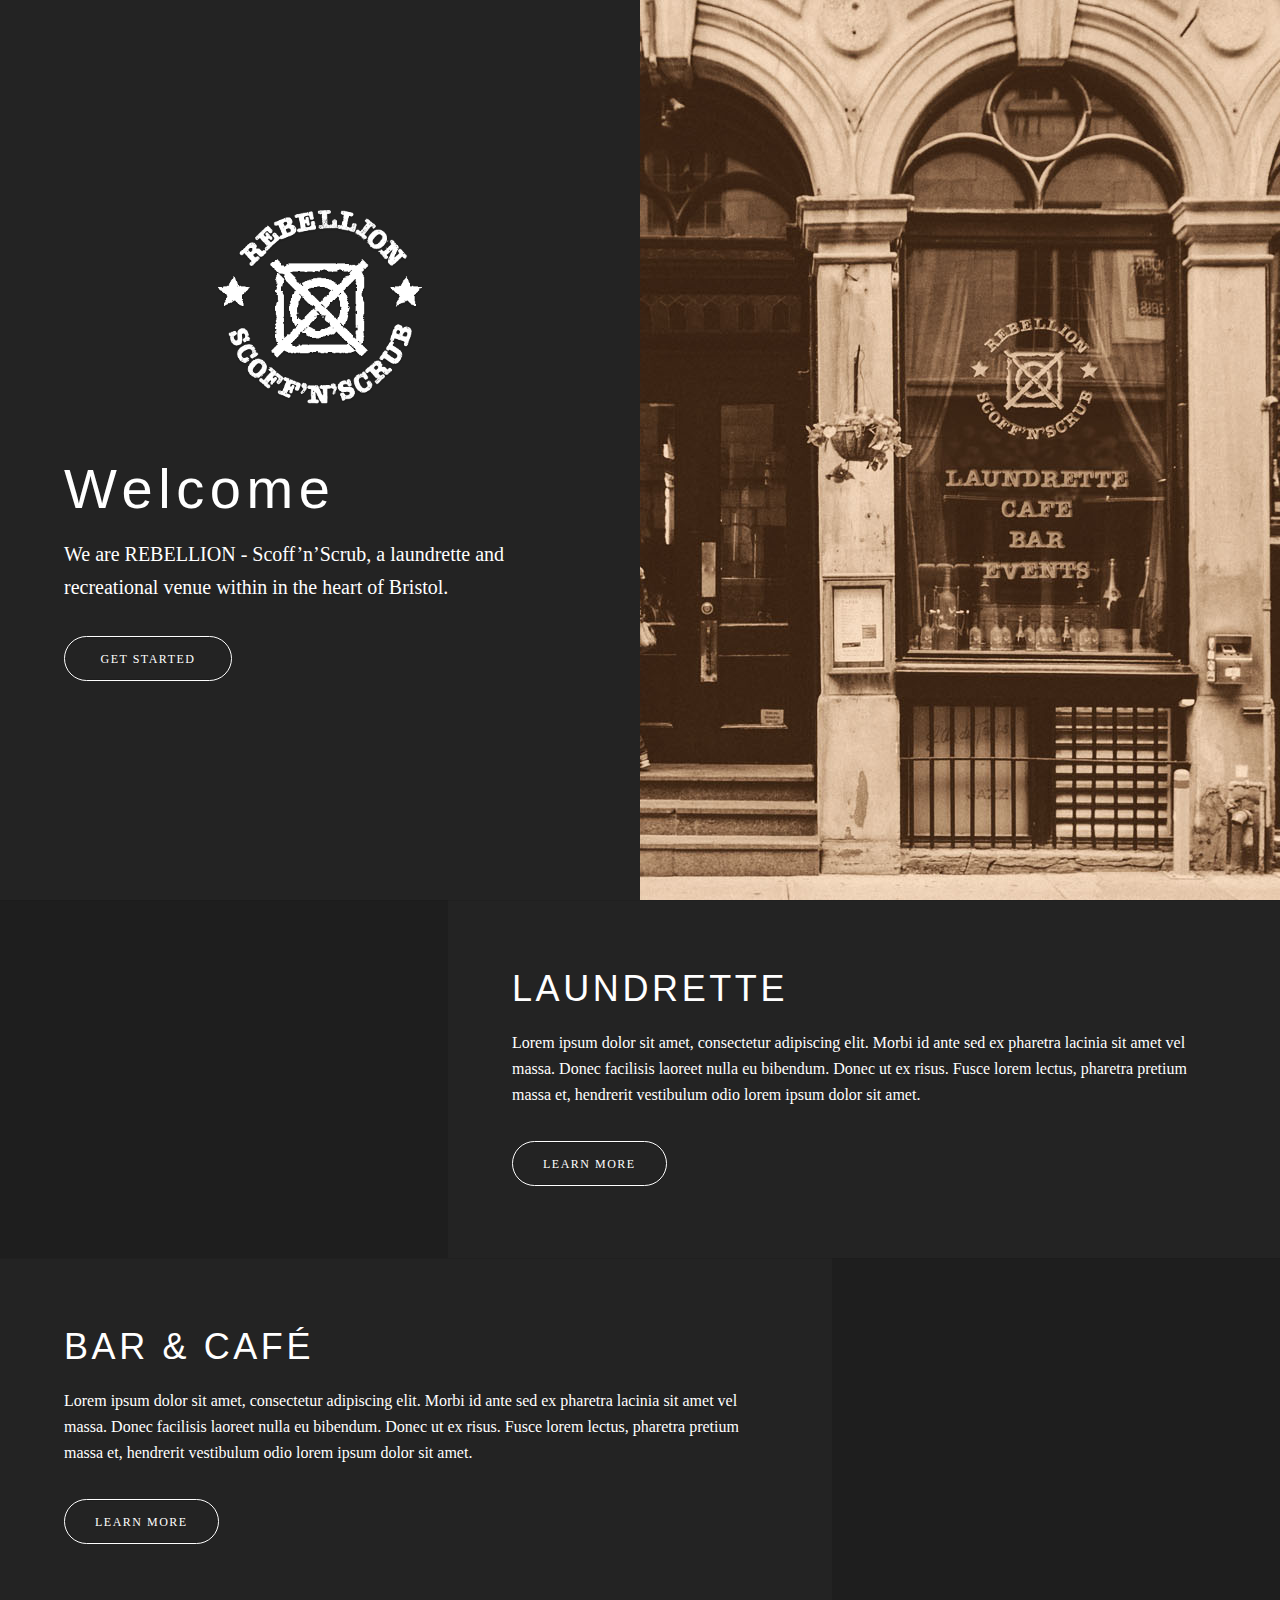
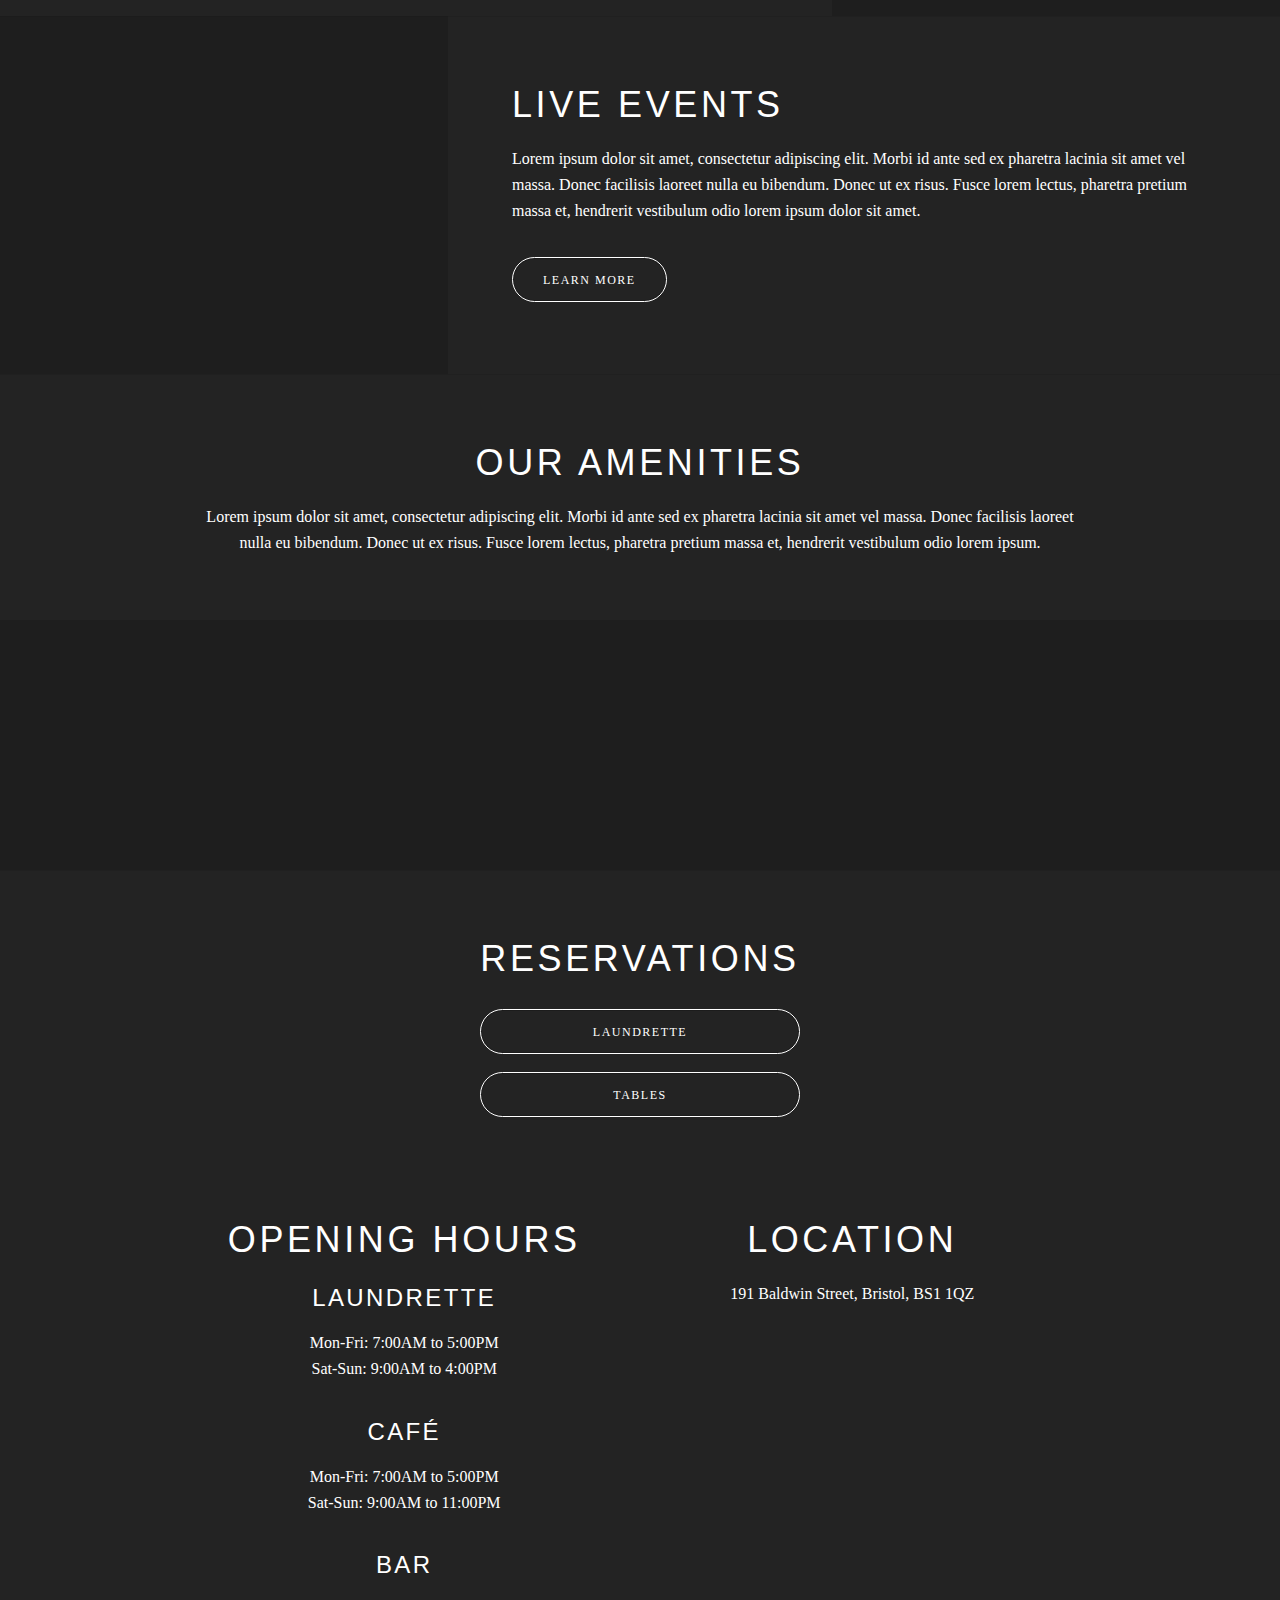
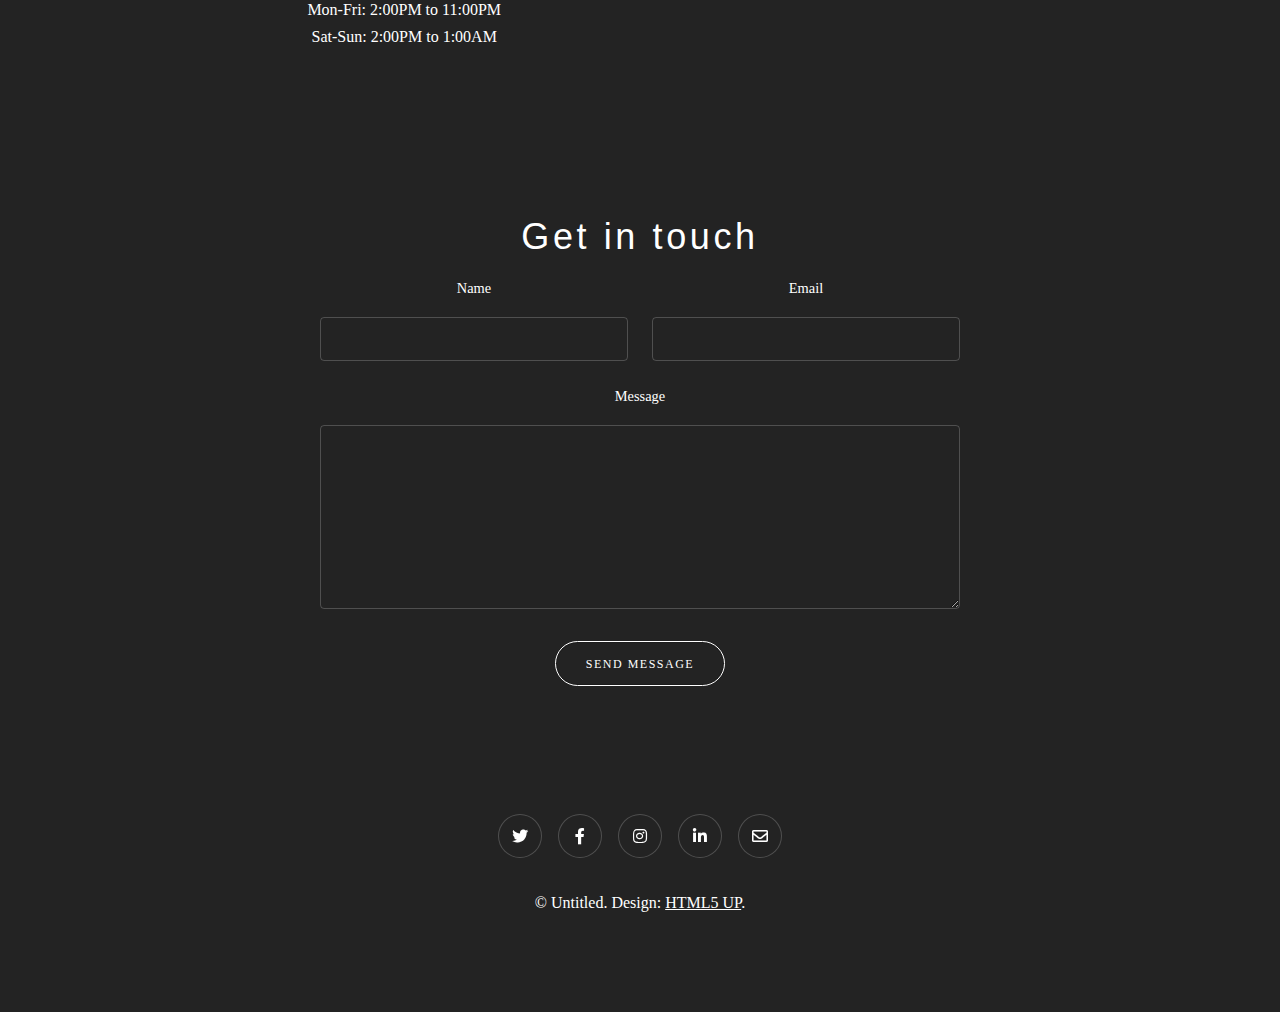
==== commit 1e4f40ab: "added grid" ====
--- a/index.html
+++ b/index.html
@@ -301,32 +301,13 @@
 						</div>
 					</section> -->
 				<!-- Details -->
-				<section class="wrapper style1 align-center">
-					<div class="inner">
-						<h2>OPENING HOURS</h2>
-						<h3>LAUNDRETTE</h3>
-							<p>Mon-Fri: 7:00AM to 5:00PM <br>
-							Sat-Sun: 9:00AM to 4:00PM</p>
-						<h3>CAFÉ</h3>
-							<p>Mon-Fri: 7:00AM to 5:00PM <br>
-							Sat-Sun: 9:00AM to 11:00PM</p>
-						<h3>BAR</h3>
-							<p>Mon-Fri: 2:00PM to 11:00PM <br>
-							Sat-Sun: 2:00PM to 1:00AM</p>
-						<h2>LOCATION</h2>
-						<p>191 Baldwin Street, Bristol, BS1 1QZ</p>
-						<iframe id="google_map" src="https://www.google.com/maps/embed?pb=!1m18!1m12!1m3!1d493.3381786132372!2d-2.5944224701533005!3d51.45322396289271!2m3!1f0!2f0!3f0!3m2!1i1024!2i768!4f13.1!3m3!1m2!1s0x48718e786b37d57d%3A0x5aebf55573a9f833!2sBaldwin%20St%2C%20Bristol!5e0!3m2!1sen!2suk!4v1645037830268!5m2!1sen!2suk" style="border:0;" allowfullscreen="" loading="lazy"></iframe>
-					</div>
-				</section>
-
-				<!-- Details -->
 					<section class="wrapper style1 align-center">
 						<div class="inner">
 							<header><h2>RESERVATIONS</h2></header>
 							<script src="assets/js/hider.js"></script>
 							<section>
 								<header>
-									<button id="hider-button" onclick="hideDivOne()">Laundrette Reservations</button>
+									<button id="hider-button" onclick="hideDivOne()">Laundrette</button>
 								</header>
 								<div class="content" id="laundrette-form">
 									<form method="post" action="#">
@@ -457,7 +438,7 @@
 								<option value="4-5">4:00PM to 5:00PM</option>
 								</select> -->
 						<header>
-							<button id="hider-button" onclick="hideDivTwo()">Table Reservations</button>
+							<button id="hider-button" onclick="hideDivTwo()">Tables</button>
 						</header>
 						<div class="content" id="tables-form">
 							<form method="post" action="#">
@@ -543,6 +524,27 @@
 							</form>
 						</div>
 					</section>
+				<!-- Details -->
+					<section id="time-map" class="wrapper style1 align-center">
+						<div id="times">
+							<h2>OPENING HOURS</h2>
+							<h3>LAUNDRETTE</h3>
+								<p>Mon-Fri: 7:00AM to 5:00PM <br>
+								Sat-Sun: 9:00AM to 4:00PM</p>
+							<h3>CAFÉ</h3>
+								<p>Mon-Fri: 7:00AM to 5:00PM <br>
+								Sat-Sun: 9:00AM to 11:00PM</p>
+							<h3>BAR</h3>
+								<p>Mon-Fri: 2:00PM to 11:00PM <br>
+								Sat-Sun: 2:00PM to 1:00AM</p>
+
+						</div>
+						<div id="map">
+							<h2>LOCATION</h2>
+							<p>191 Baldwin Street, Bristol, BS1 1QZ</p>
+							<iframe id="google_map" src="https://www.google.com/maps/embed?pb=!1m18!1m12!1m3!1d493.3381786132372!2d-2.5944224701533005!3d51.45322396289271!2m3!1f0!2f0!3f0!3m2!1i1024!2i768!4f13.1!3m3!1m2!1s0x48718e786b37d57d%3A0x5aebf55573a9f833!2sBaldwin%20St%2C%20Bristol!5e0!3m2!1sen!2suk!4v1645037830268!5m2!1sen!2suk" style="border:0;" allowfullscreen="" loading="lazy"></iframe>
+						</div>
+					</section>
 				<!-- Seven -->
 					<section class="wrapper style1 align-center">
 						<div class="inner medium">
--- a/assets/css/main.css
+++ b/assets/css/main.css
@@ -12,7 +12,7 @@
 			}
 			
 			#google_map{
-				width:50%;
+				width:25em;
 				height:25em;
 				border:0;
 			}
@@ -28,6 +28,20 @@
 			#hider-button{
 				width: 50%;
 				margin: 1%;
+			}
+
+			#time-map{
+				display: grid;
+				grid-template-areas: 'times map';
+				margin-top: 10%;
+			}
+
+			#times{
+				grid-area: times;
+			}
+
+			#map{
+				grid-area: map;
 			}
 			
 			@media only screen and (max-width: 900px){
@@ -35,6 +49,14 @@
 					width:100%;
 					height:25em;
 					border:0;
+				}
+
+				#time-map{
+					display: grid;
+					grid-template-areas: 
+						'times'
+						'map';
+					margin-top: 5%;
 				}
 			}
 			
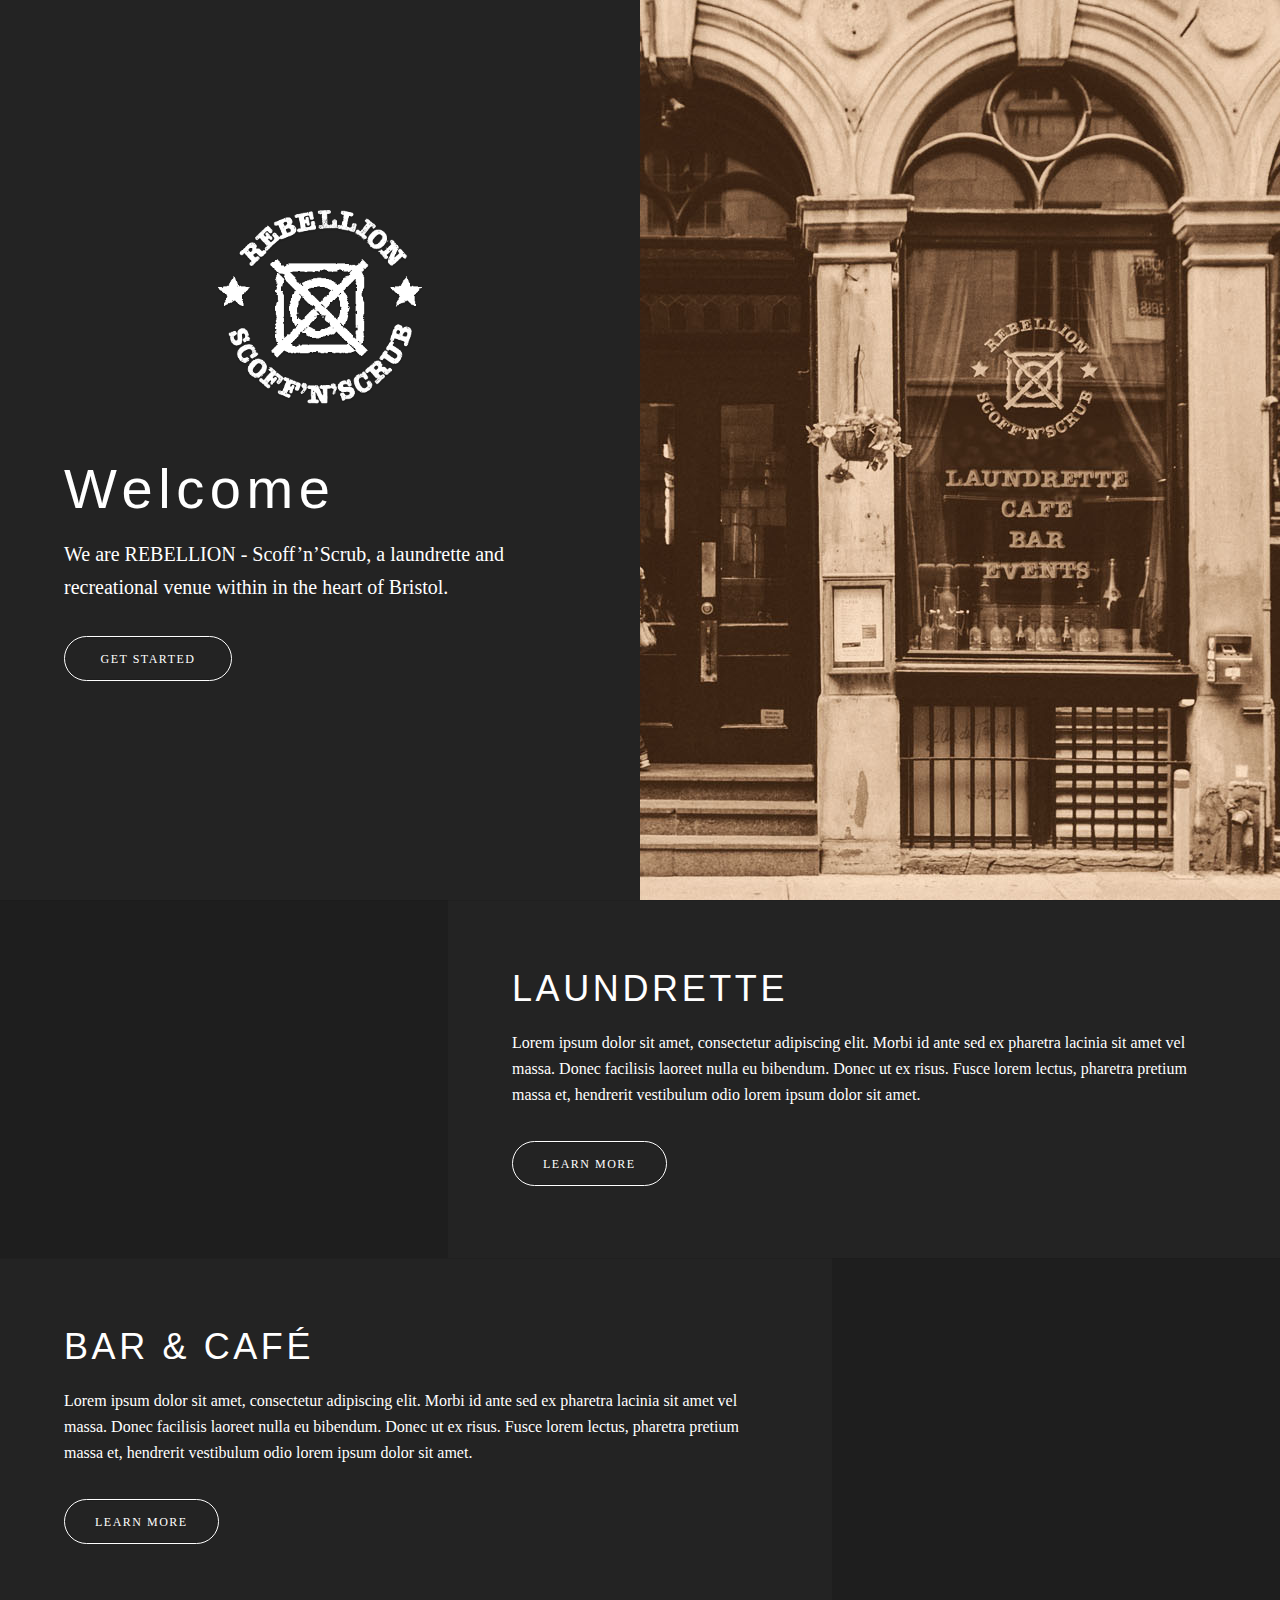
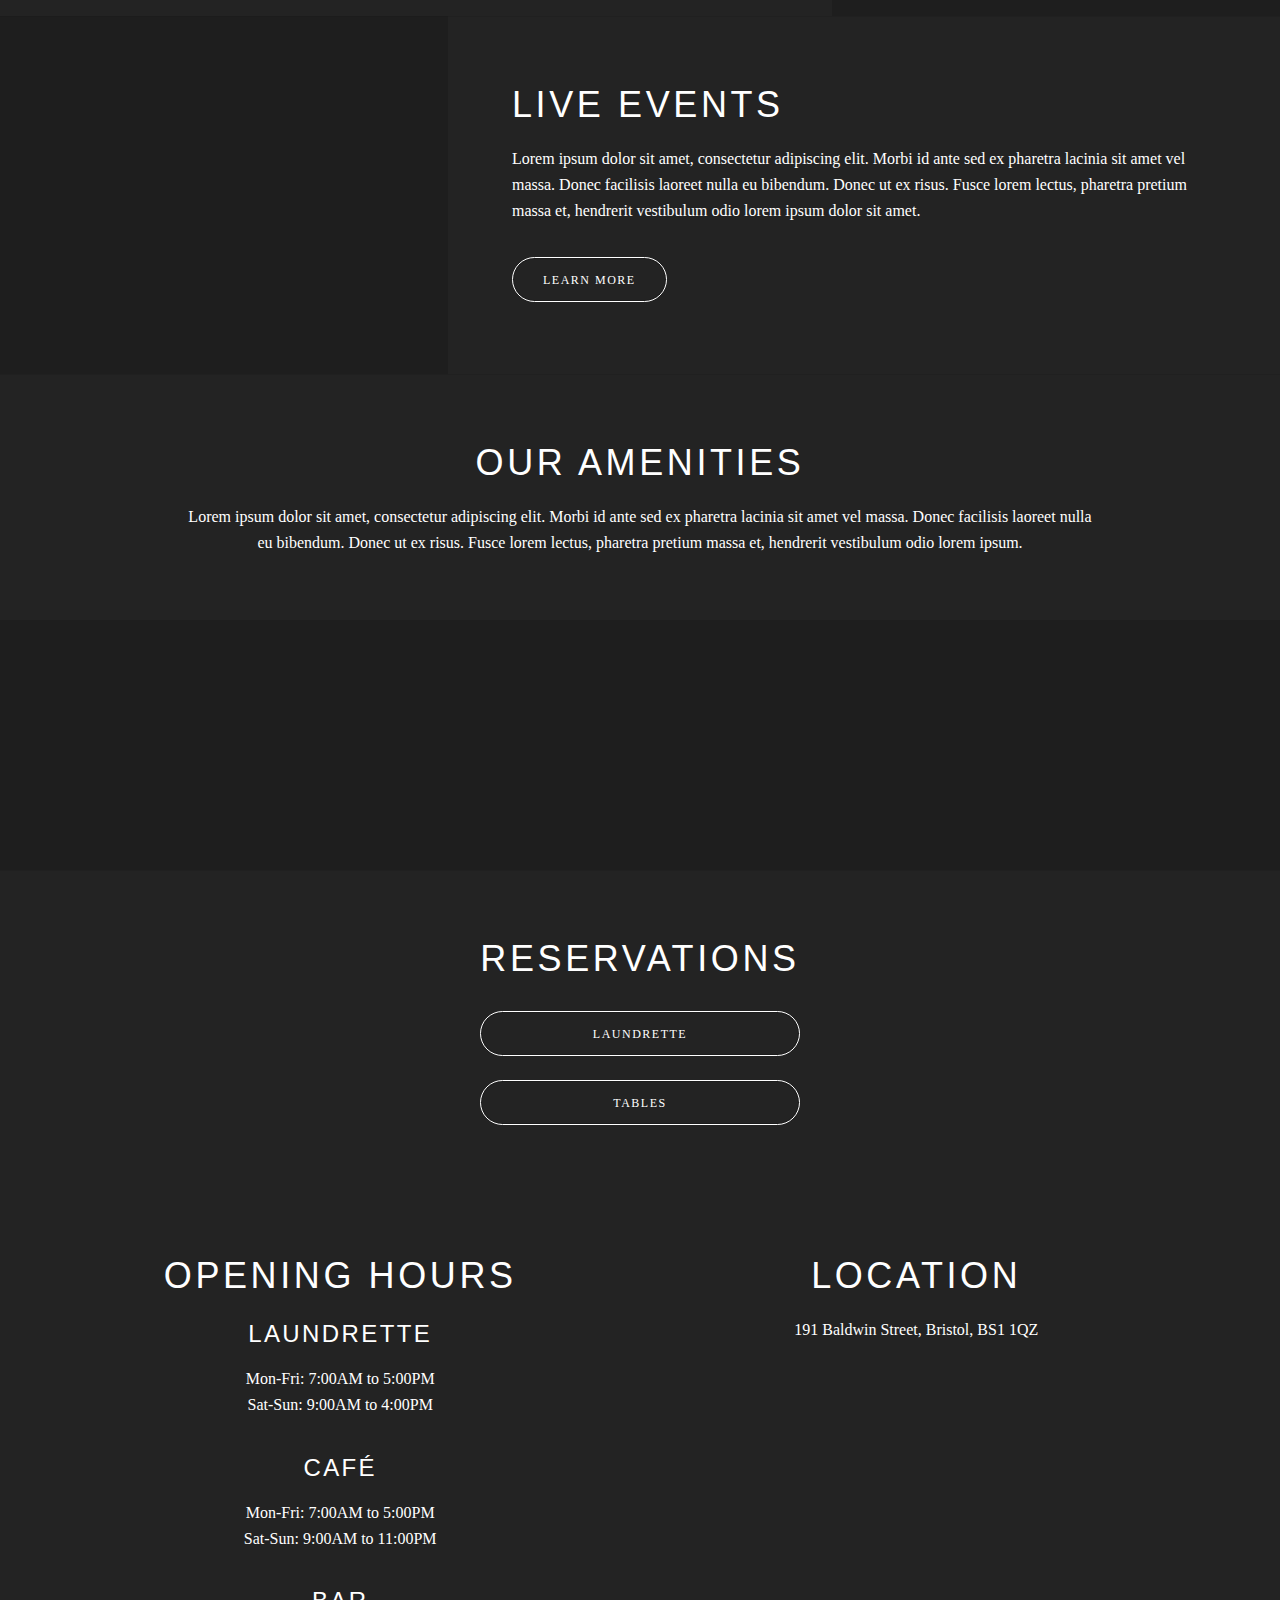
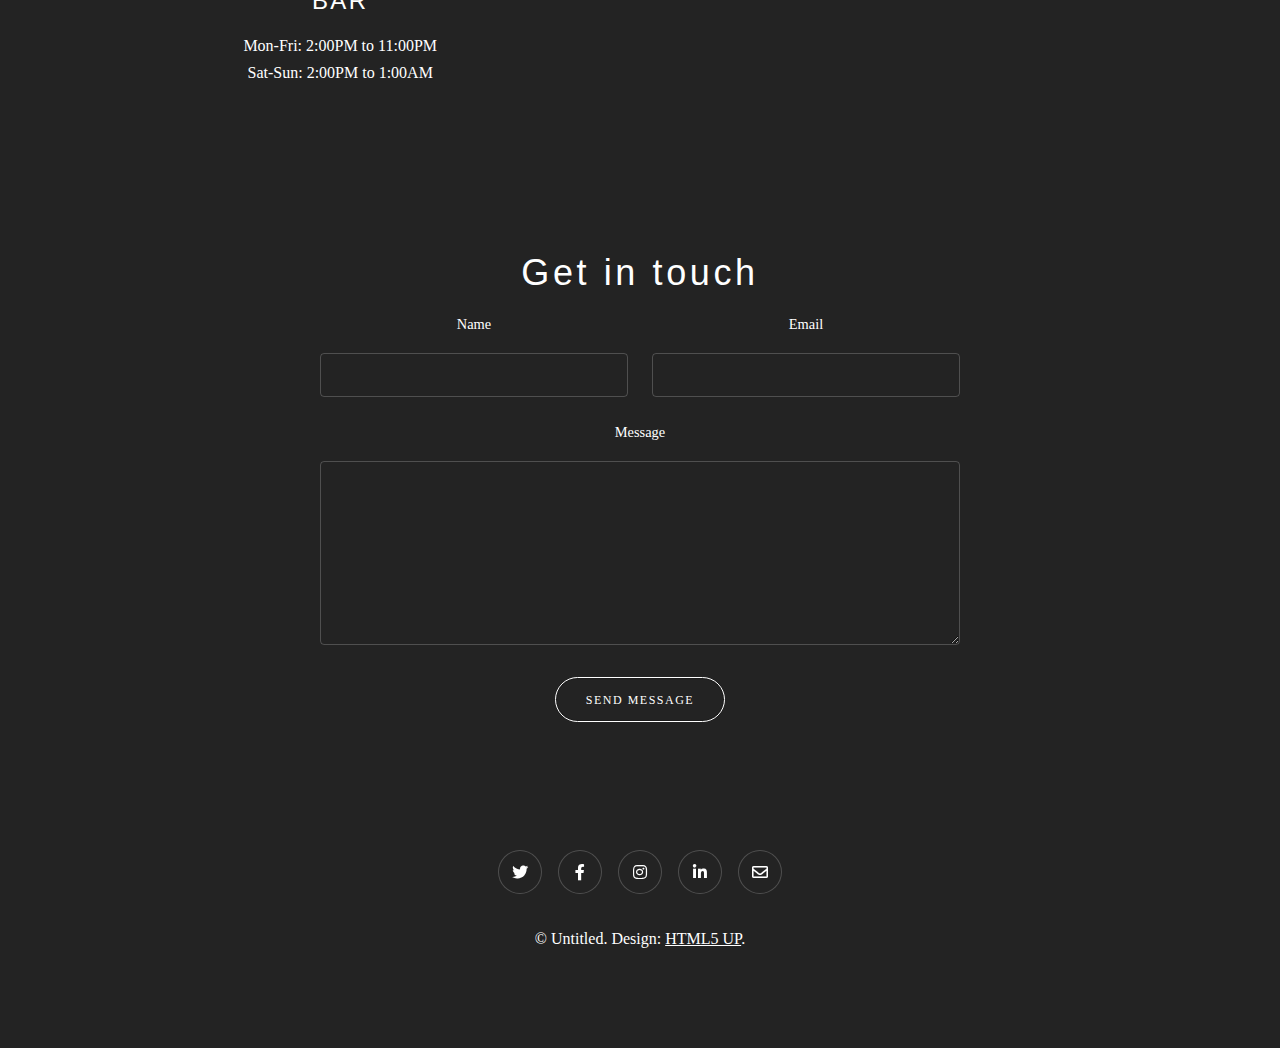
==== commit fb7c8799: "rem" ====
--- a/index.html
+++ b/index.html
@@ -78,7 +78,7 @@
 					<section class="wrapper style1 align-center">
 						<div class="inner">
 							<h2>OUR AMENITIES</h2>
-							<p>Lorem ipsum dolor sit amet, consectetur adipiscing elit. Morbi id ante sed ex pharetra lacinia sit amet vel massa. Donec facilisis laoreet nulla eu bibendum. Donec ut ex risus. Fusce lorem lectus, pharetra pretium massa et, hendrerit vestibulum odio lorem ipsum.</p>
+							<p id="amenities">Lorem ipsum dolor sit amet, consectetur adipiscing elit. Morbi id ante sed ex pharetra lacinia sit amet vel massa. Donec facilisis laoreet nulla eu bibendum. Donec ut ex risus. Fusce lorem lectus, pharetra pretium massa et, hendrerit vestibulum odio lorem ipsum.</p>
 						</div>
 
 						<!-- Gallery -->
@@ -525,7 +525,7 @@
 						</div>
 					</section>
 				<!-- Details -->
-					<section id="time-map" class="wrapper style1 align-center">
+					<section id="details-grid-area" class="wrapper style1 align-center">
 						<div id="times">
 							<h2>OPENING HOURS</h2>
 							<h3>LAUNDRETTE</h3>
@@ -537,7 +537,6 @@
 							<h3>BAR</h3>
 								<p>Mon-Fri: 2:00PM to 11:00PM <br>
 								Sat-Sun: 2:00PM to 1:00AM</p>
-
 						</div>
 						<div id="map">
 							<h2>LOCATION</h2>
--- a/assets/css/main.css
+++ b/assets/css/main.css
@@ -30,7 +30,7 @@
 				margin: 1%;
 			}
 
-			#time-map{
+			#details-grid-area{
 				display: grid;
 				grid-template-areas: 'times map';
 				margin-top: 10%;
@@ -42,6 +42,11 @@
 
 			#map{
 				grid-area: map;
+			}
+
+			#amenities{
+				padding-left: 10%;
+				padding-right: 10%;
 			}
 			
 			@media only screen and (max-width: 900px){
@@ -51,7 +56,7 @@
 					border:0;
 				}
 
-				#time-map{
+				#details-grid-area{
 					display: grid;
 					grid-template-areas: 
 						'times'
@@ -7281,7 +7286,7 @@
 		padding: 7rem 3.5rem 5rem 3.5rem ;
 		margin: 0 auto;
 		max-width: 100%;
-		width: 64rem;
+		width: 88rem;
 	}
 
 		.wrapper.style1 > .inner.medium {
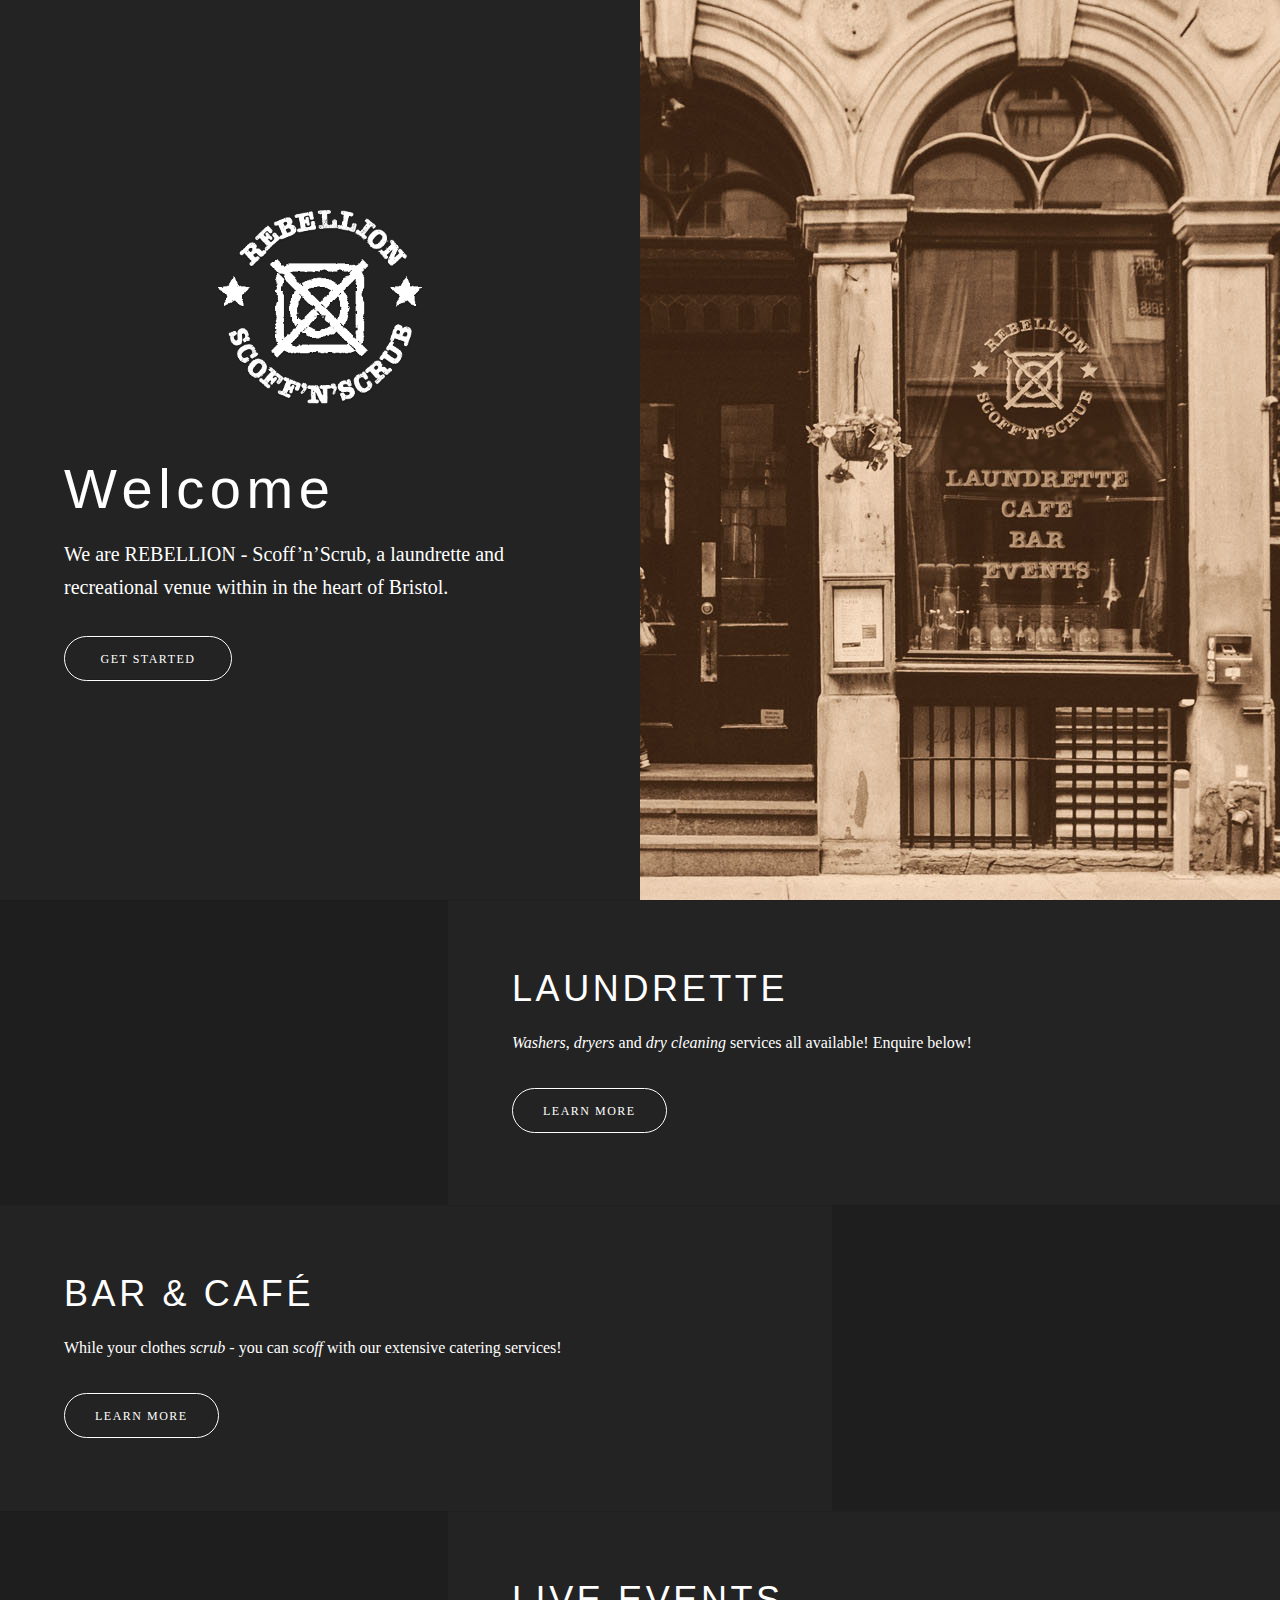
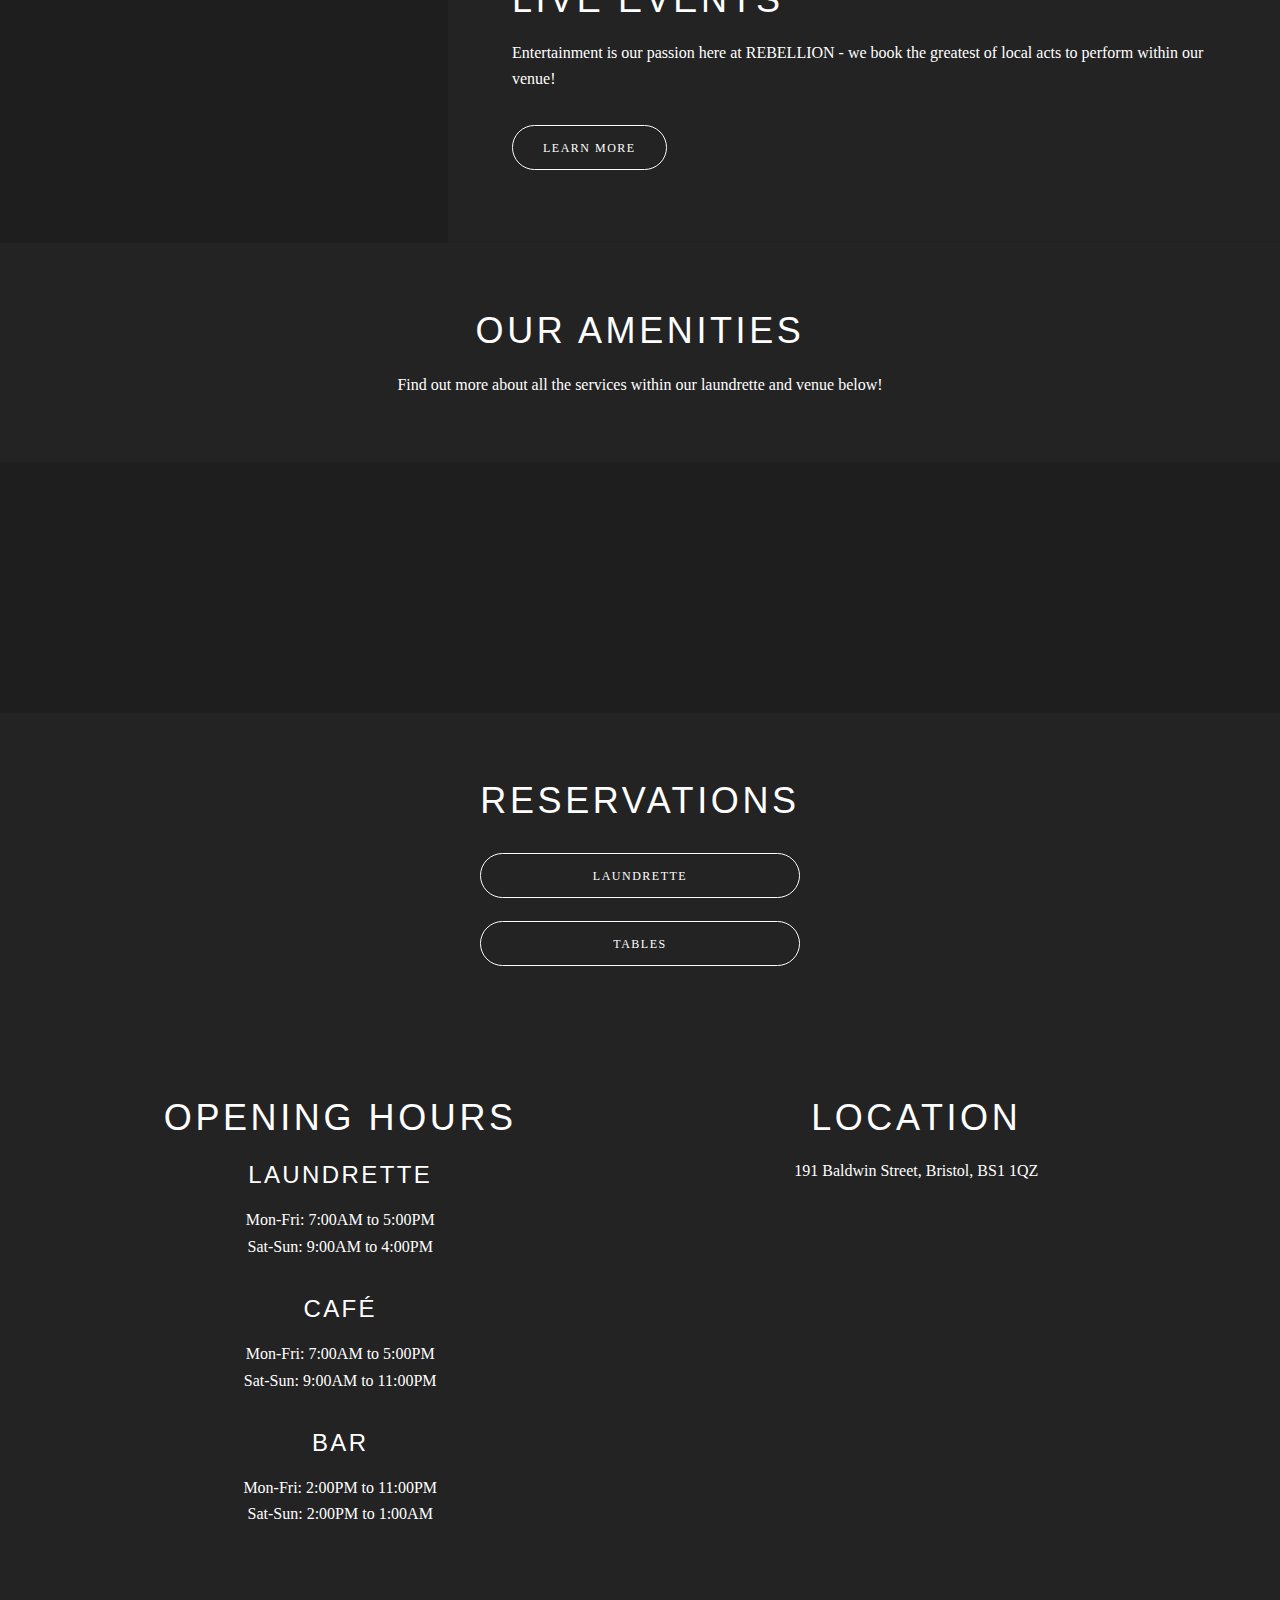
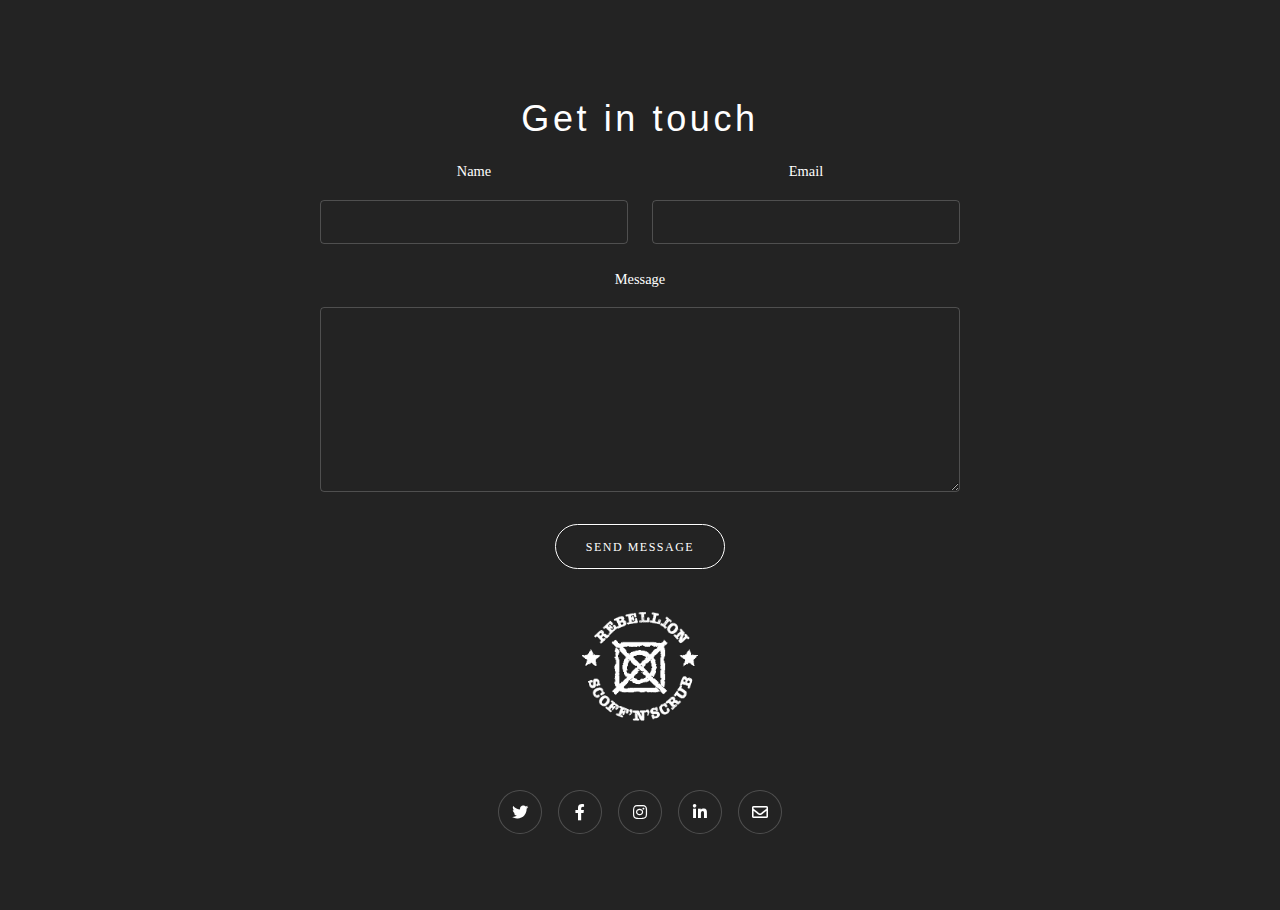
==== commit 85095828: "descs" ====
--- a/index.html
+++ b/index.html
@@ -36,9 +36,9 @@
 					<section class="spotlight style1 orient-right content-align-left image-position-center onscroll-image-fade-in" id="first">
 						<div class="content">
 							<h2>LAUNDRETTE</h2>
-							<p>Lorem ipsum dolor sit amet, consectetur adipiscing elit. Morbi id ante sed ex pharetra lacinia sit amet vel massa. Donec facilisis laoreet nulla eu bibendum. Donec ut ex risus. Fusce lorem lectus, pharetra pretium massa et, hendrerit vestibulum odio lorem ipsum dolor sit amet.</p>
+							<p><i>Washers</i>, <i>dryers</i> and <i>dry cleaning</i> services all available! Enquire below!</p>
 							<ul class="actions stacked">
-								<li><a href="#" class="button">Learn More</a></li>
+								<li><a href="#reservations-anchor" class="button">Learn More</a></li>
 							</ul>
 						</div>
 						<div class="image">
@@ -50,9 +50,9 @@
 					<section class="spotlight style1 orient-left content-align-left image-position-center onscroll-image-fade-in">
 						<div class="content">
 							<h2>BAR & CAFÉ</h2>
-							<p>Lorem ipsum dolor sit amet, consectetur adipiscing elit. Morbi id ante sed ex pharetra lacinia sit amet vel massa. Donec facilisis laoreet nulla eu bibendum. Donec ut ex risus. Fusce lorem lectus, pharetra pretium massa et, hendrerit vestibulum odio lorem ipsum dolor sit amet.</p>
+							<p>While your clothes <i>scrub</i> - you can <i>scoff</i> with our extensive catering services!</p>
 							<ul class="actions stacked">
-								<li><a href="#" class="button">Learn More</a></li>
+								<li><a href="#reservations-anchor" class="button">Learn More</a></li>
 							</ul>
 						</div>
 						<div class="image">
@@ -64,9 +64,9 @@
 					<section class="spotlight style1 orient-right content-align-left image-position-center onscroll-image-fade-in">
 						<div class="content">
 							<h2>LIVE EVENTS</h2>
-							<p>Lorem ipsum dolor sit amet, consectetur adipiscing elit. Morbi id ante sed ex pharetra lacinia sit amet vel massa. Donec facilisis laoreet nulla eu bibendum. Donec ut ex risus. Fusce lorem lectus, pharetra pretium massa et, hendrerit vestibulum odio lorem ipsum dolor sit amet.</p>
+							<p>Entertainment is our passion here at REBELLION - we book the greatest of local acts to perform within our venue!</p>
 							<ul class="actions stacked">
-								<li><a href="#" class="button">Learn More</a></li>
+								<li><a href="#reservations-anchor" class="button">Learn More</a></li>
 							</ul>
 						</div>
 						<div class="image">
@@ -78,7 +78,7 @@
 					<section class="wrapper style1 align-center">
 						<div class="inner">
 							<h2>OUR AMENITIES</h2>
-							<p id="amenities">Lorem ipsum dolor sit amet, consectetur adipiscing elit. Morbi id ante sed ex pharetra lacinia sit amet vel massa. Donec facilisis laoreet nulla eu bibendum. Donec ut ex risus. Fusce lorem lectus, pharetra pretium massa et, hendrerit vestibulum odio lorem ipsum.</p>
+							<p id="amenities">Find out more about all the services within our laundrette and venue below!</p>
 						</div>
 
 						<!-- Gallery -->
@@ -303,7 +303,7 @@
 				<!-- Details -->
 					<section class="wrapper style1 align-center">
 						<div class="inner">
-							<header><h2>RESERVATIONS</h2></header>
+							<header><h2 id="reservations-anchor">RESERVATIONS</h2></header>
 							<script src="assets/js/hider.js"></script>
 							<section>
 								<header>
@@ -546,7 +546,7 @@
 					</section>
 				<!-- Seven -->
 					<section class="wrapper style1 align-center">
-						<div class="inner medium">
+						<div class="inner medium" id="less-padding">
 							<h2>Get in touch</h2>
 							<form method="post" action="#">
 								<div class="fields">
@@ -570,9 +570,10 @@
 
 						</div>
 					</section>
+					<img id="logo-footer" src="images/logo-white-crop.png" alt="">
 				<!-- Footer -->
 					<footer class="wrapper style1 align-center">
-						<div class="inner">
+						<div class="inner" id="less-padding">
 							<ul class="icons">
 								<li><a href="#" class="icon brands style2 fa-twitter"><span class="label">Twitter</span></a></li>
 								<li><a href="#" class="icon brands style2 fa-facebook-f"><span class="label">Facebook</span></a></li>
@@ -580,10 +581,8 @@
 								<li><a href="#" class="icon brands style2 fa-linkedin-in"><span class="label">LinkedIn</span></a></li>
 								<li><a href="#" class="icon style2 fa-envelope"><span class="label">Email</span></a></li>
 							</ul>
-							<p>&copy; Untitled. Design: <a href="https://html5up.net">HTML5 UP</a>.</p>
 						</div>
 					</footer>
-
 			</div>
 
 		<!-- Scripts -->
--- a/assets/css/main.css
+++ b/assets/css/main.css
@@ -3,12 +3,24 @@
 
 
 			/* my ids */
+			#less-padding{
+				padding-top: 6%;
+				padding-bottom: 1%;
+			}
+
 			#logo{
 				width: 40%;
 				display: block;
 				margin-left: auto;
 				margin-right: auto;
 				padding-bottom: 10%;
+			}
+
+			#logo-footer{
+				width: 10%;
+				display: block;
+				margin-left: auto;
+				margin-right: auto;
 			}
 			
 			#google_map{
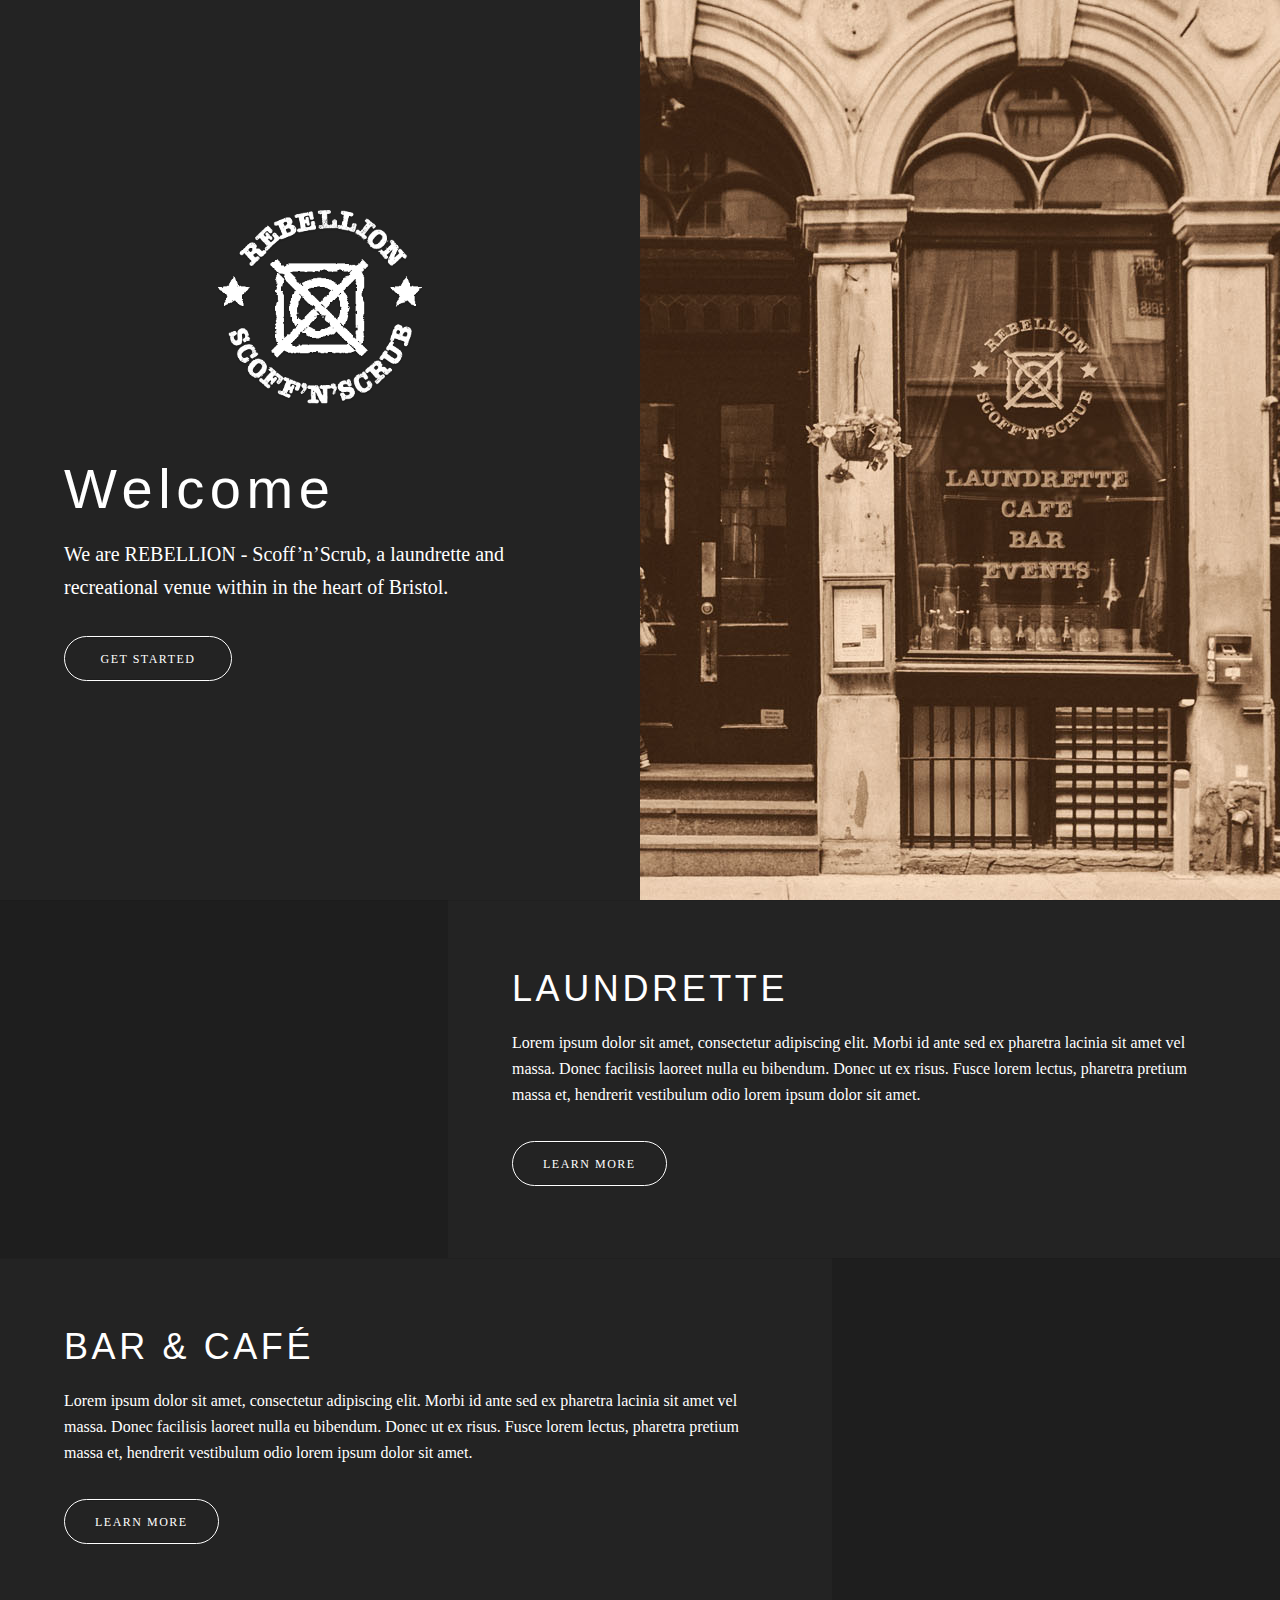
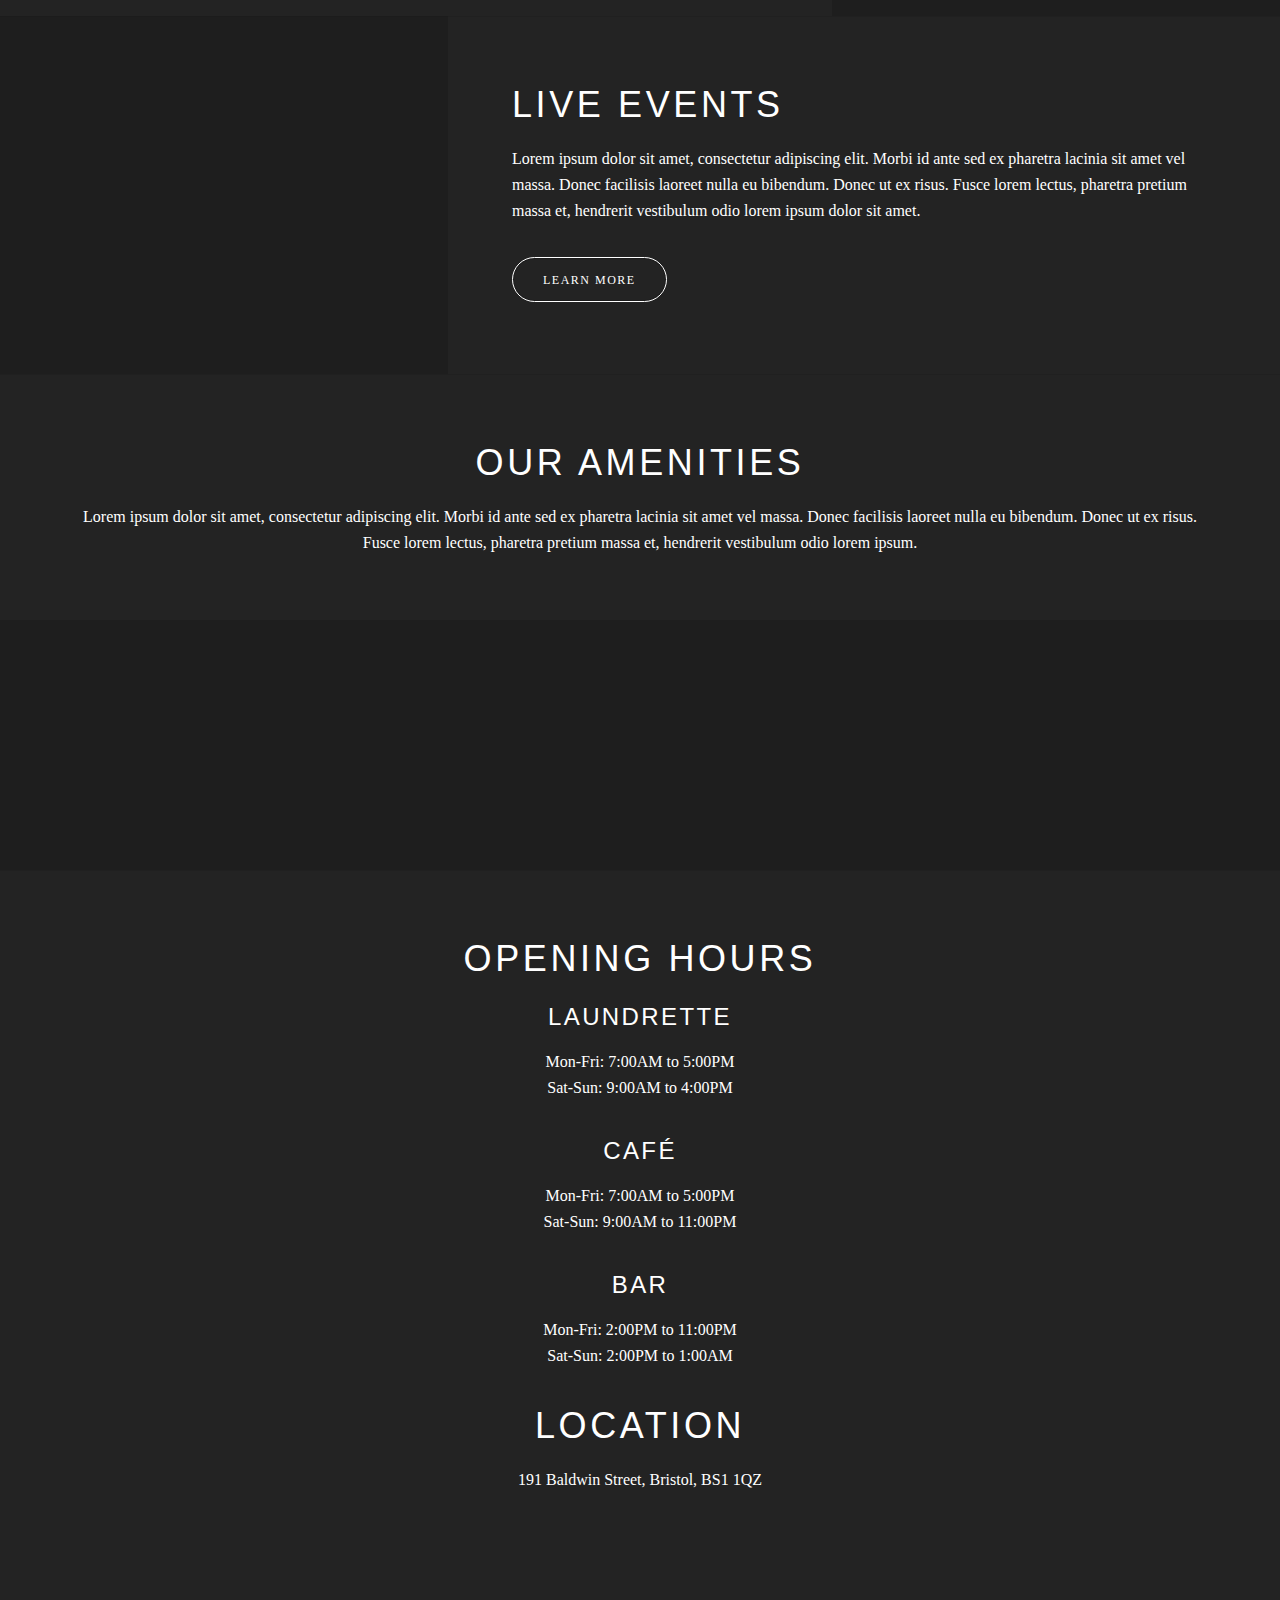
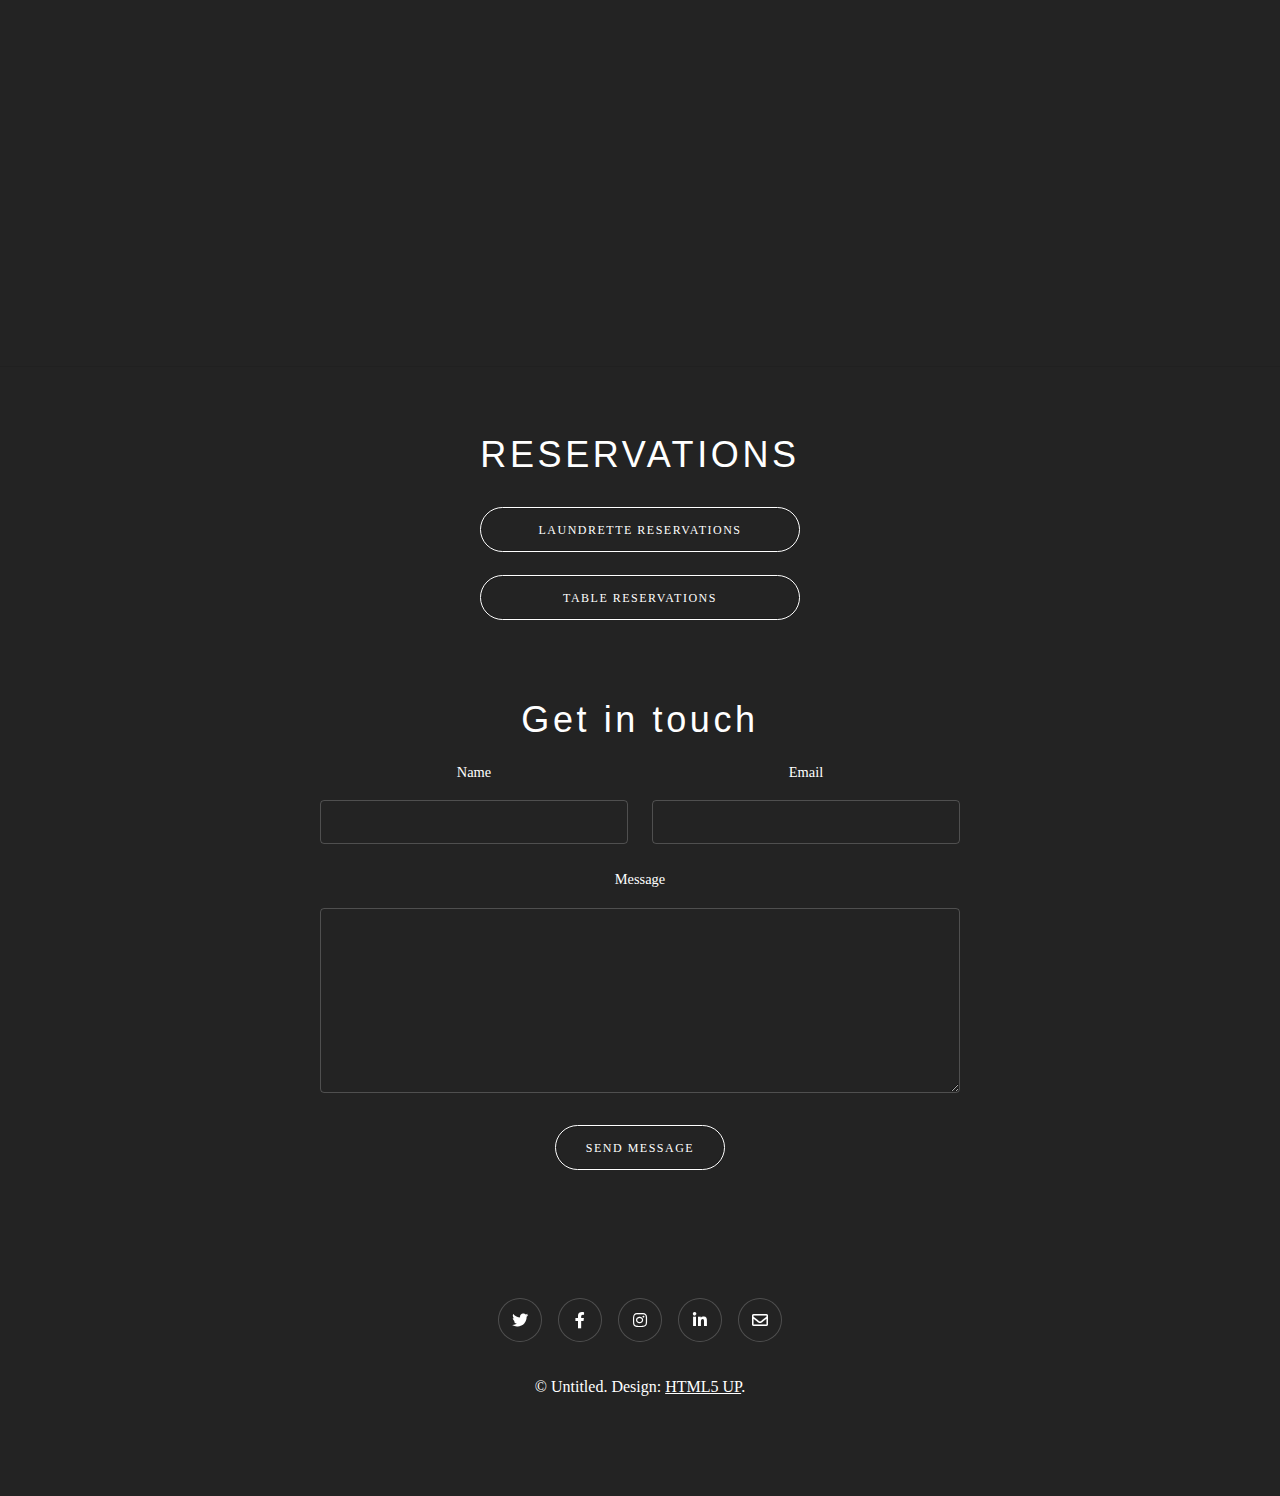
==== commit 643d6a02: "added poster" ====
--- a/index.html
+++ b/index.html
@@ -36,9 +36,9 @@
 					<section class="spotlight style1 orient-right content-align-left image-position-center onscroll-image-fade-in" id="first">
 						<div class="content">
 							<h2>LAUNDRETTE</h2>
-							<p><i>Washers</i>, <i>dryers</i> and <i>dry cleaning</i> services all available! Enquire below!</p>
+							<p>Lorem ipsum dolor sit amet, consectetur adipiscing elit. Morbi id ante sed ex pharetra lacinia sit amet vel massa. Donec facilisis laoreet nulla eu bibendum. Donec ut ex risus. Fusce lorem lectus, pharetra pretium massa et, hendrerit vestibulum odio lorem ipsum dolor sit amet.</p>
 							<ul class="actions stacked">
-								<li><a href="#reservations-anchor" class="button">Learn More</a></li>
+								<li><a href="#" class="button">Learn More</a></li>
 							</ul>
 						</div>
 						<div class="image">
@@ -50,9 +50,9 @@
 					<section class="spotlight style1 orient-left content-align-left image-position-center onscroll-image-fade-in">
 						<div class="content">
 							<h2>BAR & CAFÉ</h2>
-							<p>While your clothes <i>scrub</i> - you can <i>scoff</i> with our extensive catering services!</p>
+							<p>Lorem ipsum dolor sit amet, consectetur adipiscing elit. Morbi id ante sed ex pharetra lacinia sit amet vel massa. Donec facilisis laoreet nulla eu bibendum. Donec ut ex risus. Fusce lorem lectus, pharetra pretium massa et, hendrerit vestibulum odio lorem ipsum dolor sit amet.</p>
 							<ul class="actions stacked">
-								<li><a href="#reservations-anchor" class="button">Learn More</a></li>
+								<li><a href="#" class="button">Learn More</a></li>
 							</ul>
 						</div>
 						<div class="image">
@@ -64,9 +64,9 @@
 					<section class="spotlight style1 orient-right content-align-left image-position-center onscroll-image-fade-in">
 						<div class="content">
 							<h2>LIVE EVENTS</h2>
-							<p>Entertainment is our passion here at REBELLION - we book the greatest of local acts to perform within our venue!</p>
+							<p>Lorem ipsum dolor sit amet, consectetur adipiscing elit. Morbi id ante sed ex pharetra lacinia sit amet vel massa. Donec facilisis laoreet nulla eu bibendum. Donec ut ex risus. Fusce lorem lectus, pharetra pretium massa et, hendrerit vestibulum odio lorem ipsum dolor sit amet.</p>
 							<ul class="actions stacked">
-								<li><a href="#reservations-anchor" class="button">Learn More</a></li>
+								<li><a href="docs/poster.pdf" target="_blank" class="button">Learn More</a></li>
 							</ul>
 						</div>
 						<div class="image">
@@ -78,7 +78,7 @@
 					<section class="wrapper style1 align-center">
 						<div class="inner">
 							<h2>OUR AMENITIES</h2>
-							<p id="amenities">Find out more about all the services within our laundrette and venue below!</p>
+							<p>Lorem ipsum dolor sit amet, consectetur adipiscing elit. Morbi id ante sed ex pharetra lacinia sit amet vel massa. Donec facilisis laoreet nulla eu bibendum. Donec ut ex risus. Fusce lorem lectus, pharetra pretium massa et, hendrerit vestibulum odio lorem ipsum.</p>
 						</div>
 
 						<!-- Gallery -->
@@ -301,13 +301,32 @@
 						</div>
 					</section> -->
 				<!-- Details -->
+				<section class="wrapper style1 align-center">
+					<div class="inner">
+						<h2>OPENING HOURS</h2>
+						<h3>LAUNDRETTE</h3>
+							<p>Mon-Fri: 7:00AM to 5:00PM <br>
+							Sat-Sun: 9:00AM to 4:00PM</p>
+						<h3>CAFÉ</h3>
+							<p>Mon-Fri: 7:00AM to 5:00PM <br>
+							Sat-Sun: 9:00AM to 11:00PM</p>
+						<h3>BAR</h3>
+							<p>Mon-Fri: 2:00PM to 11:00PM <br>
+							Sat-Sun: 2:00PM to 1:00AM</p>
+						<h2>LOCATION</h2>
+						<p>191 Baldwin Street, Bristol, BS1 1QZ</p>
+						<iframe id="google_map" src="https://www.google.com/maps/embed?pb=!1m18!1m12!1m3!1d493.3381786132372!2d-2.5944224701533005!3d51.45322396289271!2m3!1f0!2f0!3f0!3m2!1i1024!2i768!4f13.1!3m3!1m2!1s0x48718e786b37d57d%3A0x5aebf55573a9f833!2sBaldwin%20St%2C%20Bristol!5e0!3m2!1sen!2suk!4v1645037830268!5m2!1sen!2suk" style="border:0;" allowfullscreen="" loading="lazy"></iframe>
+					</div>
+				</section>
+
+				<!-- Details -->
 					<section class="wrapper style1 align-center">
 						<div class="inner">
-							<header><h2 id="reservations-anchor">RESERVATIONS</h2></header>
+							<header><h2>RESERVATIONS</h2></header>
 							<script src="assets/js/hider.js"></script>
 							<section>
 								<header>
-									<button id="hider-button" onclick="hideDivOne()">Laundrette</button>
+									<button id="hider-button" onclick="hideDivOne()">Laundrette Reservations</button>
 								</header>
 								<div class="content" id="laundrette-form">
 									<form method="post" action="#">
@@ -438,7 +457,7 @@
 								<option value="4-5">4:00PM to 5:00PM</option>
 								</select> -->
 						<header>
-							<button id="hider-button" onclick="hideDivTwo()">Tables</button>
+							<button id="hider-button" onclick="hideDivTwo()">Table Reservations</button>
 						</header>
 						<div class="content" id="tables-form">
 							<form method="post" action="#">
@@ -524,29 +543,9 @@
 							</form>
 						</div>
 					</section>
-				<!-- Details -->
-					<section id="details-grid-area" class="wrapper style1 align-center">
-						<div id="times">
-							<h2>OPENING HOURS</h2>
-							<h3>LAUNDRETTE</h3>
-								<p>Mon-Fri: 7:00AM to 5:00PM <br>
-								Sat-Sun: 9:00AM to 4:00PM</p>
-							<h3>CAFÉ</h3>
-								<p>Mon-Fri: 7:00AM to 5:00PM <br>
-								Sat-Sun: 9:00AM to 11:00PM</p>
-							<h3>BAR</h3>
-								<p>Mon-Fri: 2:00PM to 11:00PM <br>
-								Sat-Sun: 2:00PM to 1:00AM</p>
-						</div>
-						<div id="map">
-							<h2>LOCATION</h2>
-							<p>191 Baldwin Street, Bristol, BS1 1QZ</p>
-							<iframe id="google_map" src="https://www.google.com/maps/embed?pb=!1m18!1m12!1m3!1d493.3381786132372!2d-2.5944224701533005!3d51.45322396289271!2m3!1f0!2f0!3f0!3m2!1i1024!2i768!4f13.1!3m3!1m2!1s0x48718e786b37d57d%3A0x5aebf55573a9f833!2sBaldwin%20St%2C%20Bristol!5e0!3m2!1sen!2suk!4v1645037830268!5m2!1sen!2suk" style="border:0;" allowfullscreen="" loading="lazy"></iframe>
-						</div>
-					</section>
 				<!-- Seven -->
 					<section class="wrapper style1 align-center">
-						<div class="inner medium" id="less-padding">
+						<div class="inner medium">
 							<h2>Get in touch</h2>
 							<form method="post" action="#">
 								<div class="fields">
@@ -570,10 +569,9 @@
 
 						</div>
 					</section>
-					<img id="logo-footer" src="images/logo-white-crop.png" alt="">
 				<!-- Footer -->
 					<footer class="wrapper style1 align-center">
-						<div class="inner" id="less-padding">
+						<div class="inner">
 							<ul class="icons">
 								<li><a href="#" class="icon brands style2 fa-twitter"><span class="label">Twitter</span></a></li>
 								<li><a href="#" class="icon brands style2 fa-facebook-f"><span class="label">Facebook</span></a></li>
@@ -581,8 +579,10 @@
 								<li><a href="#" class="icon brands style2 fa-linkedin-in"><span class="label">LinkedIn</span></a></li>
 								<li><a href="#" class="icon style2 fa-envelope"><span class="label">Email</span></a></li>
 							</ul>
+							<p>&copy; Untitled. Design: <a href="https://html5up.net">HTML5 UP</a>.</p>
 						</div>
 					</footer>
+
 			</div>
 
 		<!-- Scripts -->
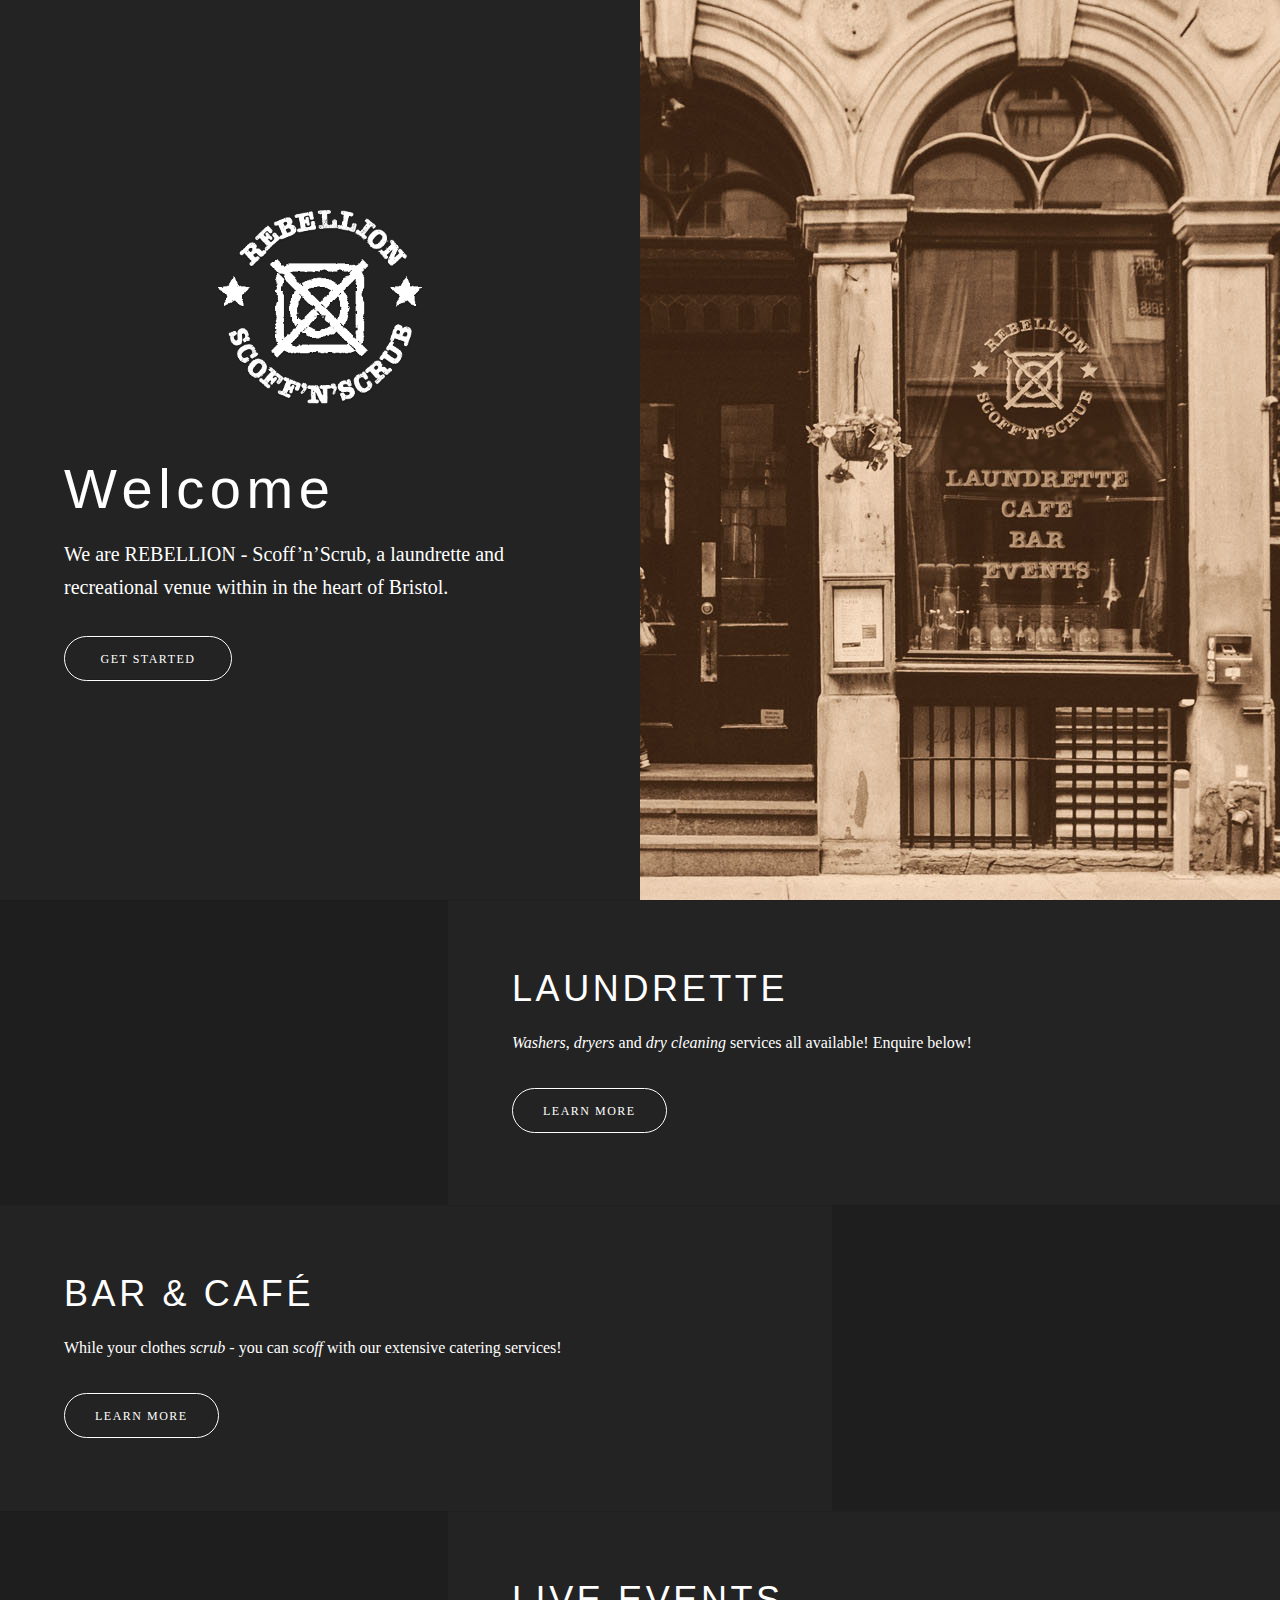
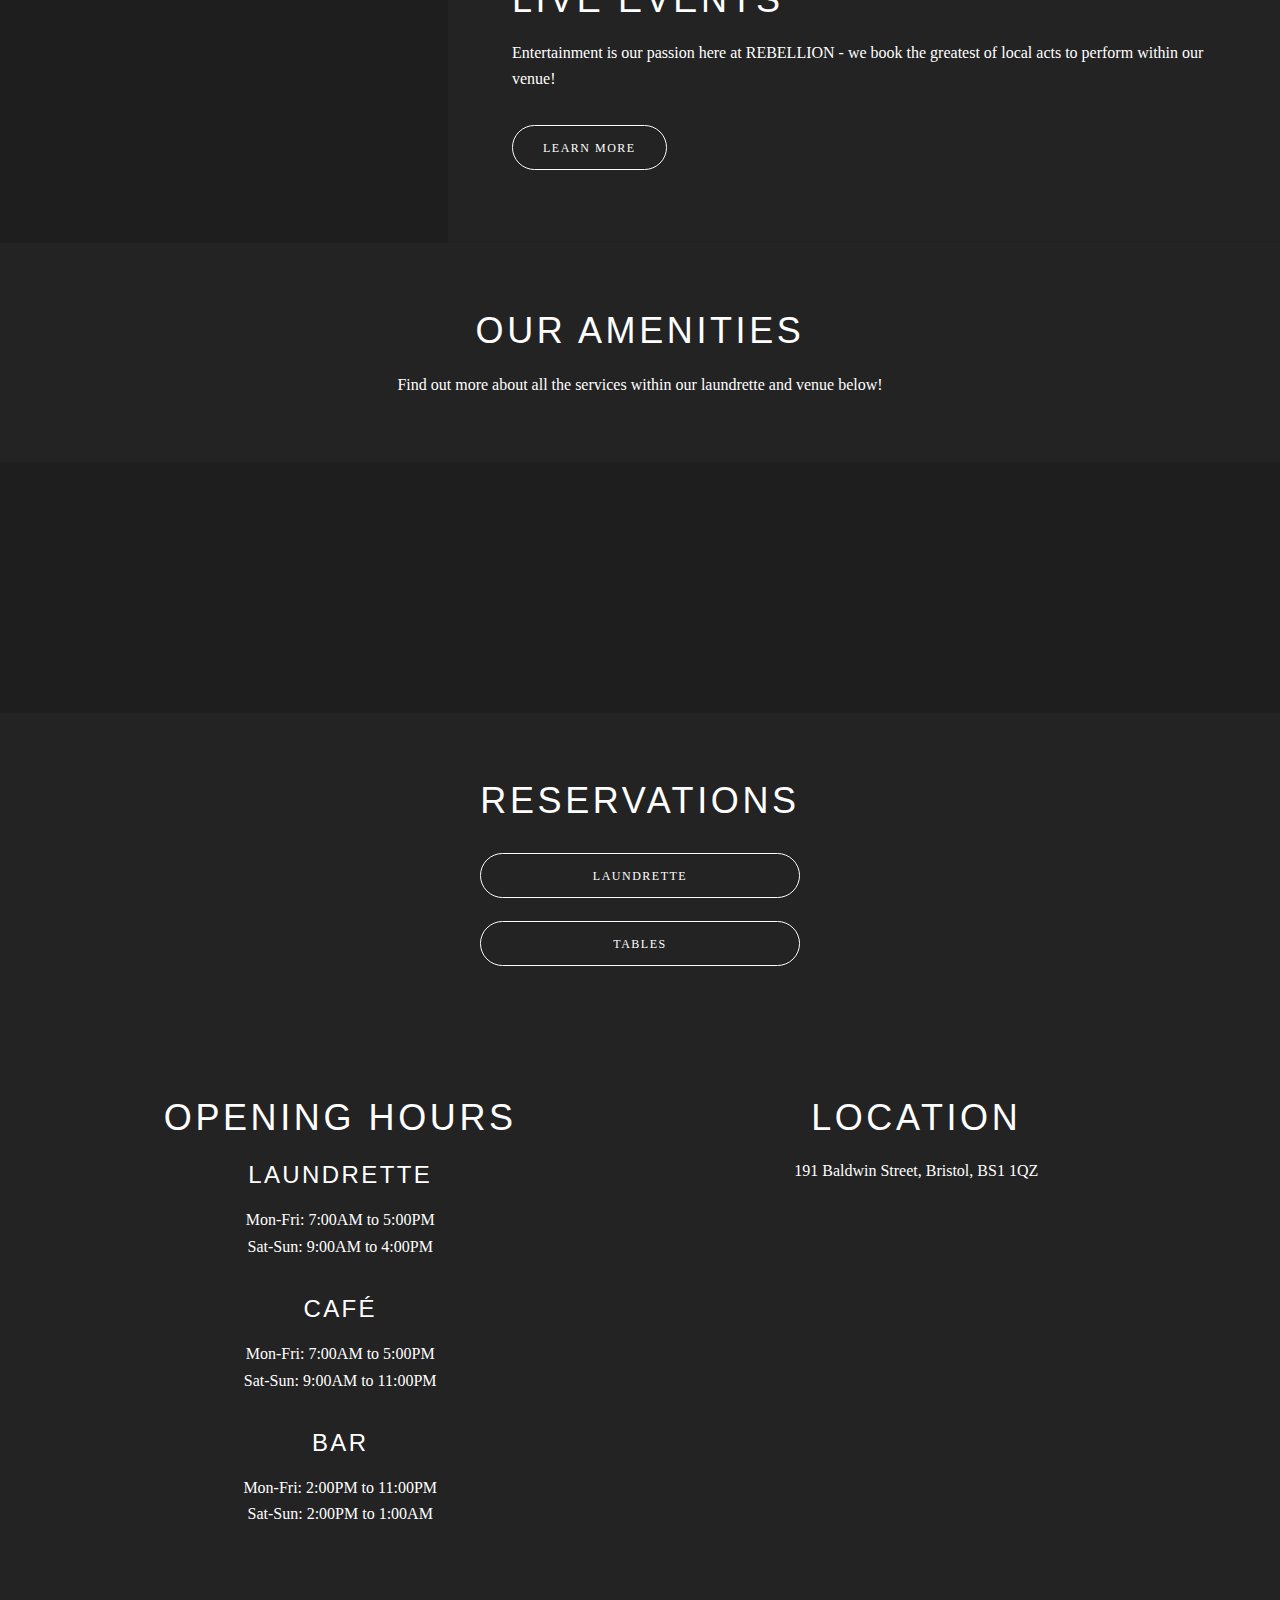
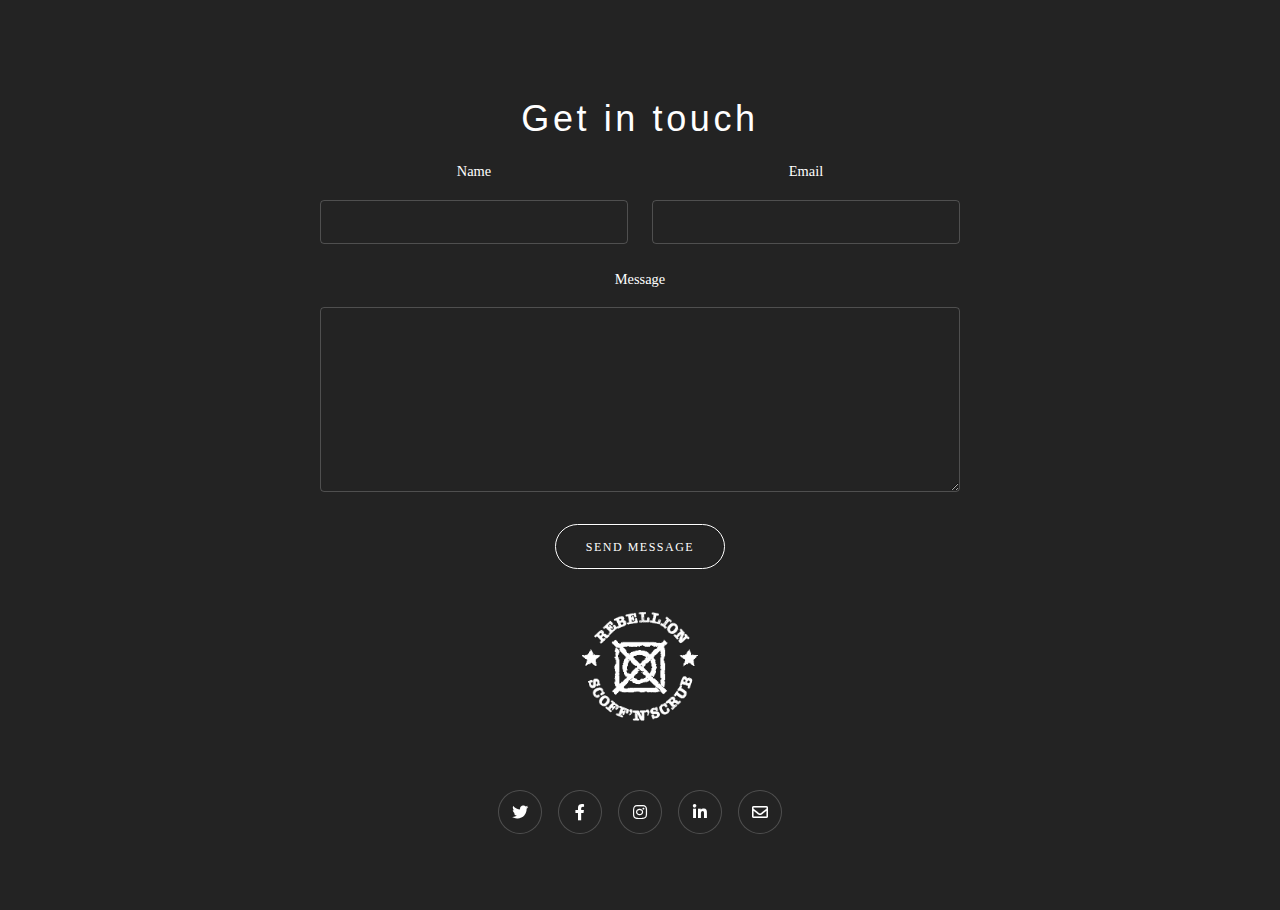
==== commit 4981f0d2: "Merge branch 'master' of https://github.com/Ollie-Perry/sem2-assignment1" ====
--- a/index.html
+++ b/index.html
@@ -36,9 +36,9 @@
 					<section class="spotlight style1 orient-right content-align-left image-position-center onscroll-image-fade-in" id="first">
 						<div class="content">
 							<h2>LAUNDRETTE</h2>
-							<p>Lorem ipsum dolor sit amet, consectetur adipiscing elit. Morbi id ante sed ex pharetra lacinia sit amet vel massa. Donec facilisis laoreet nulla eu bibendum. Donec ut ex risus. Fusce lorem lectus, pharetra pretium massa et, hendrerit vestibulum odio lorem ipsum dolor sit amet.</p>
+							<p><i>Washers</i>, <i>dryers</i> and <i>dry cleaning</i> services all available! Enquire below!</p>
 							<ul class="actions stacked">
-								<li><a href="#" class="button">Learn More</a></li>
+								<li><a href="#reservations-anchor" class="button">Learn More</a></li>
 							</ul>
 						</div>
 						<div class="image">
@@ -50,9 +50,9 @@
 					<section class="spotlight style1 orient-left content-align-left image-position-center onscroll-image-fade-in">
 						<div class="content">
 							<h2>BAR & CAFÉ</h2>
-							<p>Lorem ipsum dolor sit amet, consectetur adipiscing elit. Morbi id ante sed ex pharetra lacinia sit amet vel massa. Donec facilisis laoreet nulla eu bibendum. Donec ut ex risus. Fusce lorem lectus, pharetra pretium massa et, hendrerit vestibulum odio lorem ipsum dolor sit amet.</p>
+							<p>While your clothes <i>scrub</i> - you can <i>scoff</i> with our extensive catering services!</p>
 							<ul class="actions stacked">
-								<li><a href="#" class="button">Learn More</a></li>
+								<li><a href="#reservations-anchor" class="button">Learn More</a></li>
 							</ul>
 						</div>
 						<div class="image">
@@ -64,7 +64,7 @@
 					<section class="spotlight style1 orient-right content-align-left image-position-center onscroll-image-fade-in">
 						<div class="content">
 							<h2>LIVE EVENTS</h2>
-							<p>Lorem ipsum dolor sit amet, consectetur adipiscing elit. Morbi id ante sed ex pharetra lacinia sit amet vel massa. Donec facilisis laoreet nulla eu bibendum. Donec ut ex risus. Fusce lorem lectus, pharetra pretium massa et, hendrerit vestibulum odio lorem ipsum dolor sit amet.</p>
+							<p>Entertainment is our passion here at REBELLION - we book the greatest of local acts to perform within our venue!</p>
 							<ul class="actions stacked">
 								<li><a href="docs/poster.pdf" target="_blank" class="button">Learn More</a></li>
 							</ul>
@@ -78,7 +78,7 @@
 					<section class="wrapper style1 align-center">
 						<div class="inner">
 							<h2>OUR AMENITIES</h2>
-							<p>Lorem ipsum dolor sit amet, consectetur adipiscing elit. Morbi id ante sed ex pharetra lacinia sit amet vel massa. Donec facilisis laoreet nulla eu bibendum. Donec ut ex risus. Fusce lorem lectus, pharetra pretium massa et, hendrerit vestibulum odio lorem ipsum.</p>
+							<p id="amenities">Find out more about all the services within our laundrette and venue below!</p>
 						</div>
 
 						<!-- Gallery -->
@@ -301,32 +301,13 @@
 						</div>
 					</section> -->
 				<!-- Details -->
-				<section class="wrapper style1 align-center">
-					<div class="inner">
-						<h2>OPENING HOURS</h2>
-						<h3>LAUNDRETTE</h3>
-							<p>Mon-Fri: 7:00AM to 5:00PM <br>
-							Sat-Sun: 9:00AM to 4:00PM</p>
-						<h3>CAFÉ</h3>
-							<p>Mon-Fri: 7:00AM to 5:00PM <br>
-							Sat-Sun: 9:00AM to 11:00PM</p>
-						<h3>BAR</h3>
-							<p>Mon-Fri: 2:00PM to 11:00PM <br>
-							Sat-Sun: 2:00PM to 1:00AM</p>
-						<h2>LOCATION</h2>
-						<p>191 Baldwin Street, Bristol, BS1 1QZ</p>
-						<iframe id="google_map" src="https://www.google.com/maps/embed?pb=!1m18!1m12!1m3!1d493.3381786132372!2d-2.5944224701533005!3d51.45322396289271!2m3!1f0!2f0!3f0!3m2!1i1024!2i768!4f13.1!3m3!1m2!1s0x48718e786b37d57d%3A0x5aebf55573a9f833!2sBaldwin%20St%2C%20Bristol!5e0!3m2!1sen!2suk!4v1645037830268!5m2!1sen!2suk" style="border:0;" allowfullscreen="" loading="lazy"></iframe>
-					</div>
-				</section>
-
-				<!-- Details -->
 					<section class="wrapper style1 align-center">
 						<div class="inner">
-							<header><h2>RESERVATIONS</h2></header>
+							<header><h2 id="reservations-anchor">RESERVATIONS</h2></header>
 							<script src="assets/js/hider.js"></script>
 							<section>
 								<header>
-									<button id="hider-button" onclick="hideDivOne()">Laundrette Reservations</button>
+									<button id="hider-button" onclick="hideDivOne()">Laundrette</button>
 								</header>
 								<div class="content" id="laundrette-form">
 									<form method="post" action="#">
@@ -457,7 +438,7 @@
 								<option value="4-5">4:00PM to 5:00PM</option>
 								</select> -->
 						<header>
-							<button id="hider-button" onclick="hideDivTwo()">Table Reservations</button>
+							<button id="hider-button" onclick="hideDivTwo()">Tables</button>
 						</header>
 						<div class="content" id="tables-form">
 							<form method="post" action="#">
@@ -543,9 +524,29 @@
 							</form>
 						</div>
 					</section>
+				<!-- Details -->
+					<section id="details-grid-area" class="wrapper style1 align-center">
+						<div id="times">
+							<h2>OPENING HOURS</h2>
+							<h3>LAUNDRETTE</h3>
+								<p>Mon-Fri: 7:00AM to 5:00PM <br>
+								Sat-Sun: 9:00AM to 4:00PM</p>
+							<h3>CAFÉ</h3>
+								<p>Mon-Fri: 7:00AM to 5:00PM <br>
+								Sat-Sun: 9:00AM to 11:00PM</p>
+							<h3>BAR</h3>
+								<p>Mon-Fri: 2:00PM to 11:00PM <br>
+								Sat-Sun: 2:00PM to 1:00AM</p>
+						</div>
+						<div id="map">
+							<h2>LOCATION</h2>
+							<p>191 Baldwin Street, Bristol, BS1 1QZ</p>
+							<iframe id="google_map" src="https://www.google.com/maps/embed?pb=!1m18!1m12!1m3!1d493.3381786132372!2d-2.5944224701533005!3d51.45322396289271!2m3!1f0!2f0!3f0!3m2!1i1024!2i768!4f13.1!3m3!1m2!1s0x48718e786b37d57d%3A0x5aebf55573a9f833!2sBaldwin%20St%2C%20Bristol!5e0!3m2!1sen!2suk!4v1645037830268!5m2!1sen!2suk" style="border:0;" allowfullscreen="" loading="lazy"></iframe>
+						</div>
+					</section>
 				<!-- Seven -->
 					<section class="wrapper style1 align-center">
-						<div class="inner medium">
+						<div class="inner medium" id="less-padding">
 							<h2>Get in touch</h2>
 							<form method="post" action="#">
 								<div class="fields">
@@ -569,9 +570,10 @@
 
 						</div>
 					</section>
+					<img id="logo-footer" src="images/logo-white-crop.png" alt="">
 				<!-- Footer -->
 					<footer class="wrapper style1 align-center">
-						<div class="inner">
+						<div class="inner" id="less-padding">
 							<ul class="icons">
 								<li><a href="#" class="icon brands style2 fa-twitter"><span class="label">Twitter</span></a></li>
 								<li><a href="#" class="icon brands style2 fa-facebook-f"><span class="label">Facebook</span></a></li>
@@ -579,10 +581,8 @@
 								<li><a href="#" class="icon brands style2 fa-linkedin-in"><span class="label">LinkedIn</span></a></li>
 								<li><a href="#" class="icon style2 fa-envelope"><span class="label">Email</span></a></li>
 							</ul>
-							<p>&copy; Untitled. Design: <a href="https://html5up.net">HTML5 UP</a>.</p>
 						</div>
 					</footer>
-
 			</div>
 
 		<!-- Scripts -->
